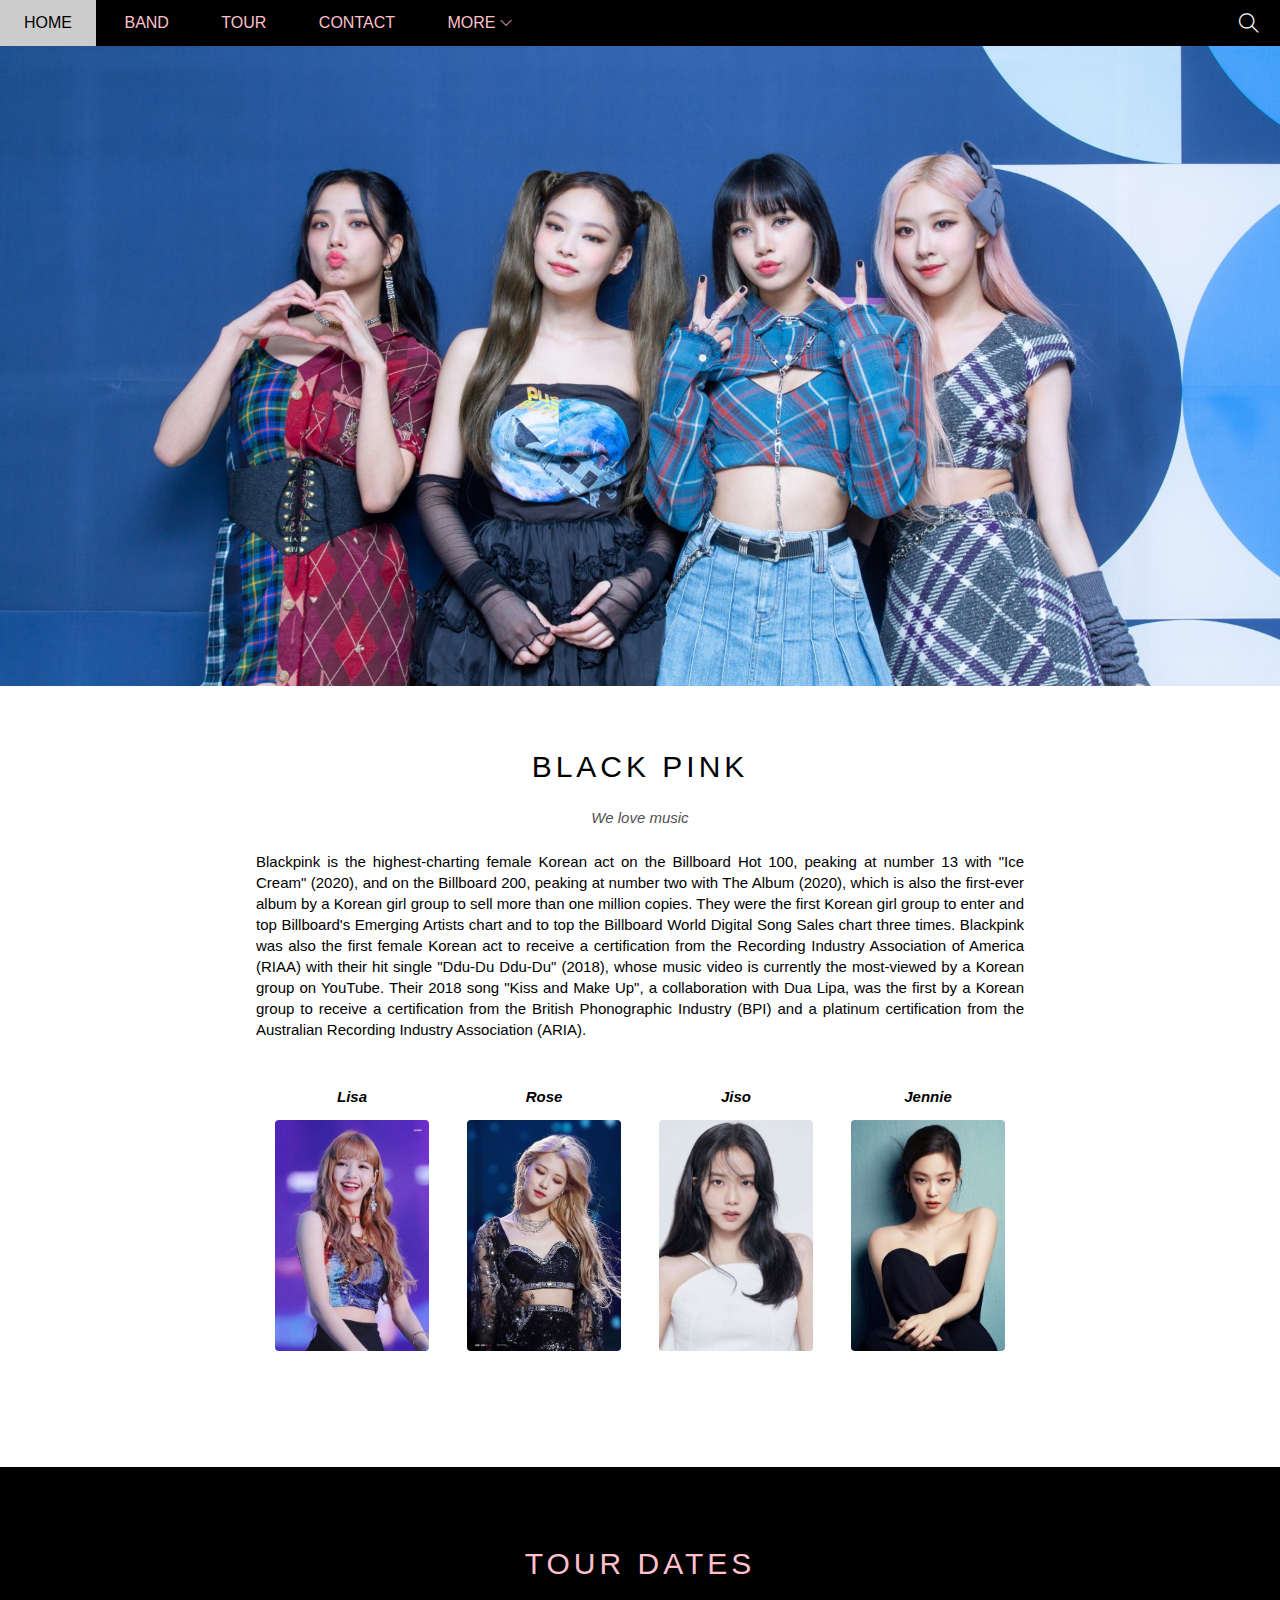
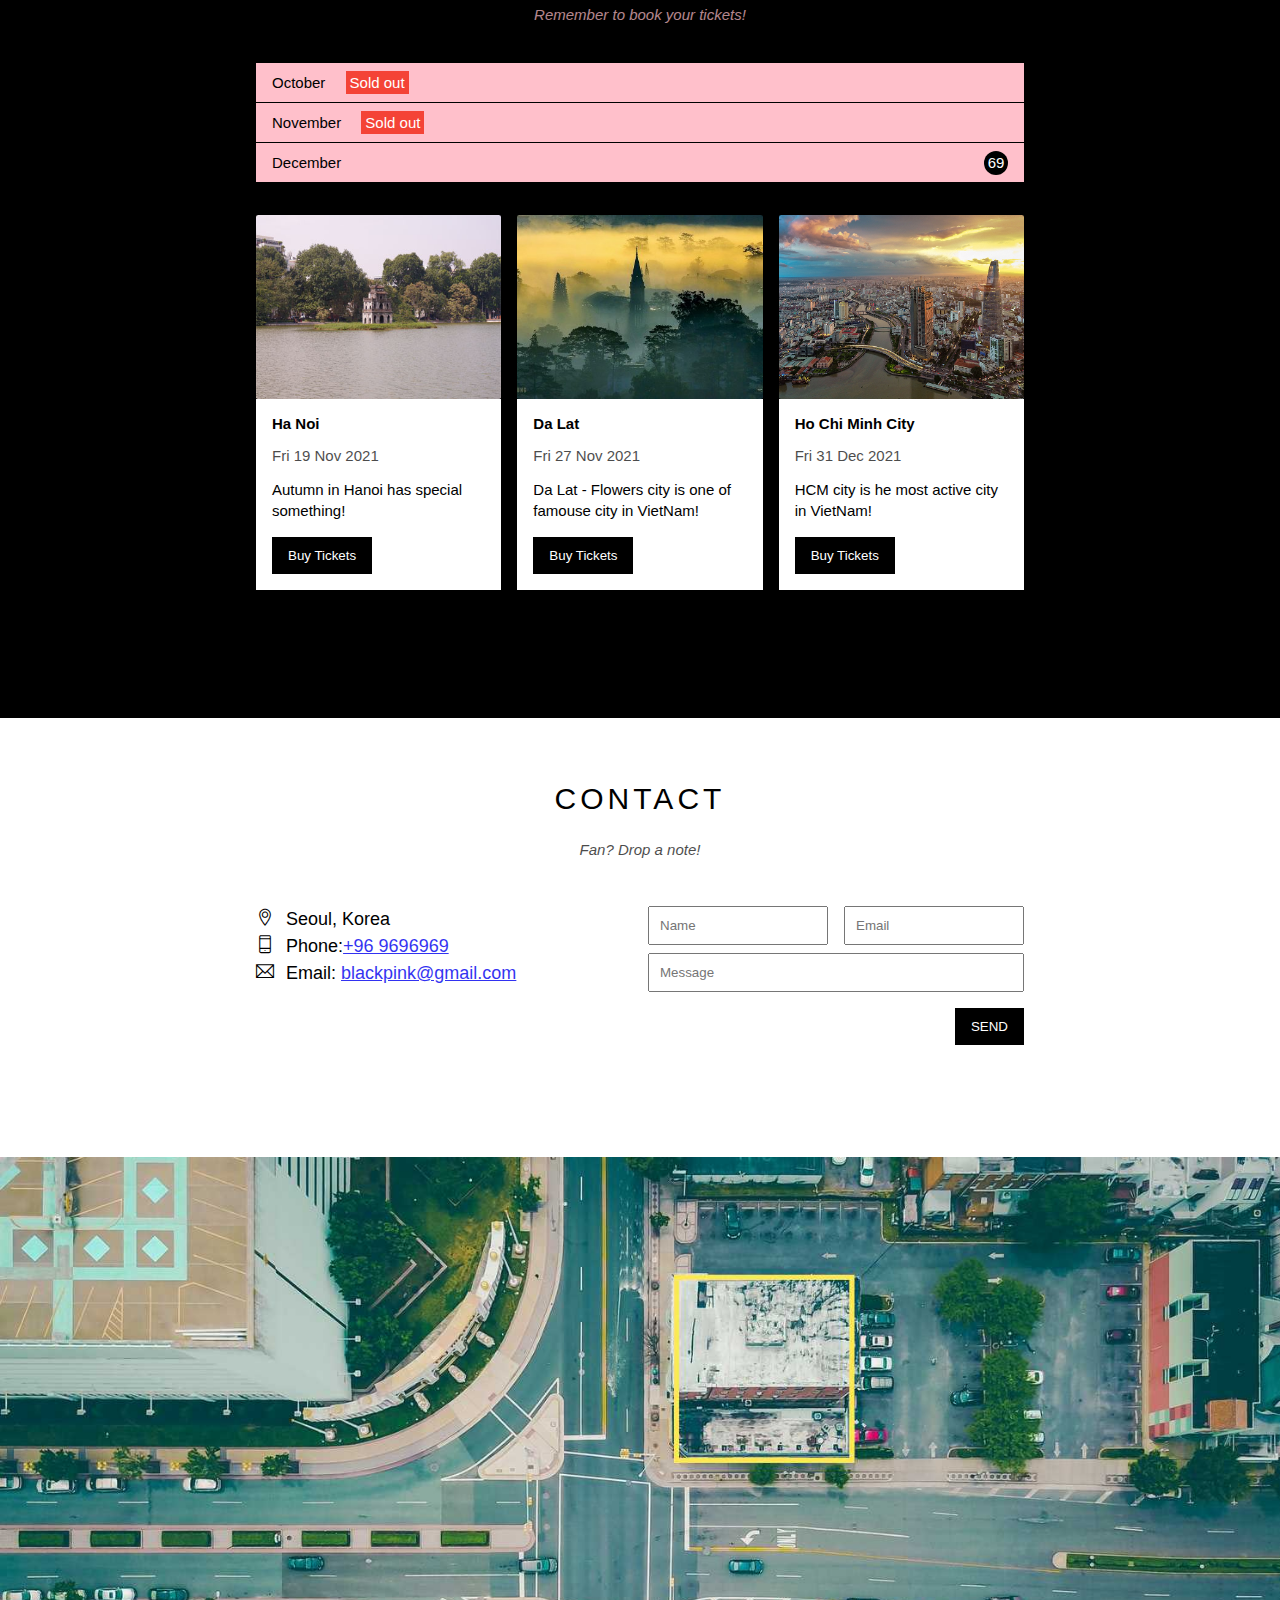
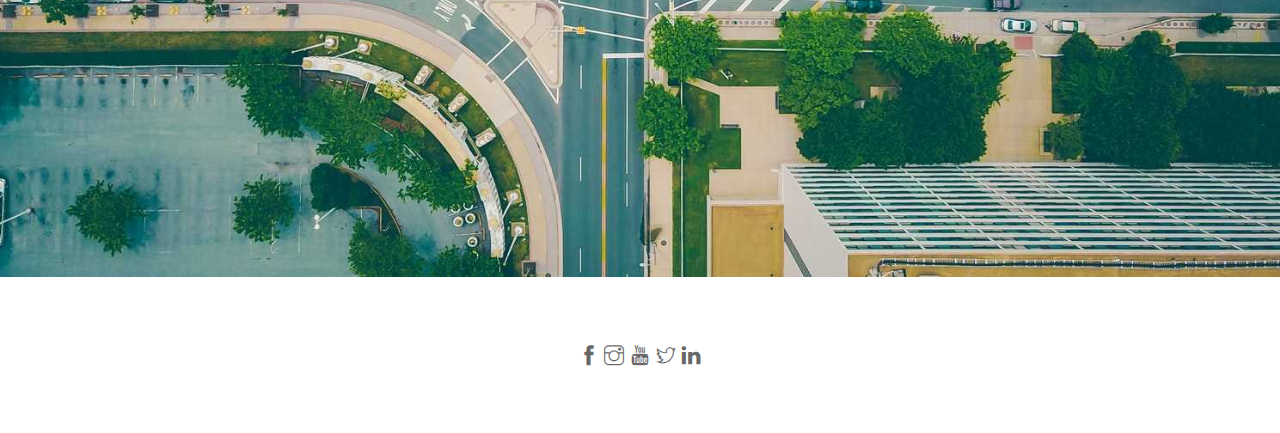
==== index.html @ b0b603f3 "re init project" ====
<!DOCTYPE html>
<html lang="en">
<head>
    <meta charset="UTF-8">
    <meta http-equiv="X-UA-Compatible" content="IE=edge">
    <meta name="viewport" content="width=device-width, initial-scale=1.0">
    <title>Back Pink</title>
    <link rel="stylesheet" href="./assets/css/style.css">
    <link rel="stylesheet" href="./assets/css/responsive.css">
    <link rel="stylesheet" href="./assets/font/themify-icons/themify-icons.css">
</head>
<body>
    <div id="main">
        <div id="header">
            <!-- Begin Nav -->
            <ul id = "nav">
                <li><a href="#">Home</a></li>
                <li><a href="#content">Band</a></li>
                <li><a href="#tour">Tour</a></li>
                <li><a href="#contact">Contact</a></li>
                <li>
                    <a href="#">
                        More
                        <i class="nav-arrow-down ti-angle-down"></i>
                    </a>
                    <ul class="subnav">
                        <li><a href="#">Merchandie</a></li>
                        <li><a href="#">Extras</a></li>
                        <li><a href="#">Media</a></li>
                    </ul>
                </li>
            </ul>
            <!-- End Nav -->

            <!-- Begin search button -->
            <div class="search-btn">
                <i class="search-icon ti-search"></i>
            </div>
            <div id = "mobile-menu" class="mobile-menu-btn">
                <i class="menu-icon ti-menu"></i>
            </div>
        </div>
        
        <!-- Begin slider -->
        <div id="slider">
            <div class="text-content">
                <h2 class="text-heading text-pink">
                    
                </h2>
                <h3 class="text-description text-pink">
                    
                </h3>
            </div>
 
        </div>
        
        <div id="content">
            <!-- About section -->
            <div class="content-section">
                <h2 class="section-heading">BLACK PINK</h2>
                <p class="section-slogan">We love music</p>
                <p class="about-text">
                    Blackpink is the highest-charting female Korean act on the Billboard Hot 100, peaking at number 13 with "Ice Cream"
                    (2020), and on the Billboard 200, peaking at number two with The Album (2020), which is also the first-ever album by a
                    Korean girl group to sell more than one million copies. They were the first Korean girl group to enter and top
                    Billboard's Emerging Artists chart and to top the Billboard World Digital Song Sales chart three times. Blackpink was
                    also the first female Korean act to receive a certification from the Recording Industry Association of America (RIAA)
                    with their hit single "Ddu-Du Ddu-Du" (2018), whose music video is currently the most-viewed by a Korean group on
                    YouTube. Their 2018 song "Kiss and Make Up", a collaboration with Dua Lipa, was the first by a Korean group to
                    receive a certification from the British Phonographic Industry (BPI) and a platinum certification from the Australian
                    Recording Industry Association (ARIA).
                </p>
                <div class="member-list">
                    <div class="member-item">
                        <p class="member-name">Lisa</p>
                        <img src="./assets/img/team/lisa.jpg" alt="Name" class="avatar">
                    </div>
                    <div class="member-item">
                        <p class="member-name">Rose</p>
                        <img src="./assets/img/team/rose.jpg" alt="Name" class="avatar">
                    </div>
                    <div class="member-item">
                        <p class="member-name">Jiso</p>
                        <img src="./assets/img/team/jiso.jpg" alt="Name" class="avatar">
                    </div>
                    <div class="member-item">
                        <p class="member-name">Jennie</p>
                        <img src="./assets/img/team/jennie.jpg" alt="Name" class="avatar">
                    </div>
                    <div class="clear"></div>
                </div>
            </div>
            <!-- Tour section -->
            <div id = "tour" class="tour-section">
                <div class="content-section">
                    <h2 class="section-heading text-pink ">TOUR DATES</h2>
                    <p class="section-slogan text-pink ">Remember to book your tickets!</p>
                    <ul class="tickets-list">
                        <li>October <span class="sold-out">Sold out</span></li>
                        <li>November <span class="sold-out">Sold out</span></li>
                        <li>December <span class="quantity">69</span></li>
                    </ul>

                    <!-- Places -->
                    <div class="row place-list">
                        <div class="col mt-16 s-col-full place-item">
                            <img src="./assets/img/places/HaNoi.jpg" alt="Ha Noi" class="place-img">
                            <div class="place-body">
                                <h3 class="place-heading">Ha Noi</h3>
                                <p class="place-time">Fri 19 Nov 2021</p>
                                <p class="place-des">Autumn in Hanoi has special something!</p>
                                <button class="btn js-buy-ticket s-full-width">Buy Tickets</button>
                            </div>
                        </div>
                        <div class="col mt-16 s-col-full place-item">
                            <img src="./assets/img/places/DaLat.jpg" alt="Ha Noi" class="place-img">
                            <div class="place-body">
                                <h3 class="place-heading">Da Lat</h3>
                                <p class="place-time">Fri 27 Nov 2021</p>
                                <p class="place-des">Da Lat - Flowers city is one of famouse city in VietNam!</p>
                                <button class="btn js-buy-ticket s-full-width">Buy Tickets</button>
                            </div>
                        </div>
                        <div class="col mt-16 s-col-full place-item">
                            <img src="./assets/img/places/HCMcity.png" alt="Ha Noi" class="place-img">
                            <div class="place-body">
                                <h3 class="place-heading">Ho Chi Minh City</h3>
                                <p class="place-time">Fri 31 Dec 2021</p>
                                <p class="place-des">HCM city is he most active city in VietNam!</p>
                                <button class="btn js-buy-ticket s-full-width">Buy Tickets</button>
                            </div>
                        </div>
                        <div class="clear"></div>
                    </div>
                </div>
            </div>

            <!-- Contact place -->
            <div id = "contact" class="content-section">
                <h2 class="section-heading">CONTACT</h2>
                <p class="section-slogan">Fan? Drop a note!</p>
                <div class="row contact-content">
                    <div class="col s-col-full col-half contact-infor">
                        <p><i class="ti-location-pin"></i>Seoul, Korea</p>
                        <p><i class="ti-mobile"></i>Phone:<a href="tel:+96 9696969">+96 9696969</a></p>
                        <p><i class="ti-email"></i>Email: <a href="mailto:blackpink@gmail.com">blackpink@gmail.com</a></p>
                    </div>
                    <div class="col s-col-full col-half contact-form">
                       <form action="">
                           <div class="row">
                               <div class="col s-col-full col-half s-mt-8">
                                   <input required type="text" name ="" placeholder="Name"  class="form-control">
                               </div>
                                <div class="col s-col-full col-half s-mt-8">
                                    <input required type="email" name="" placeholder="Email" class="form-control">
                                </div>
                           </div>
                           <div class="row mt-8">
                               <div class="col col-full">
                                   <input required type="text" name = "" placeholder="Message" class="form-control">
                               </div>
                           </div>
                           <input class ="btn pull-right mt-16 s-full-width" type="submit" value="SEND">
                       </form>
                    </div>
                </div>
            </div>
            
        </div>
        <!-- End: contact section -->
        <div class="map-section">
            <img src="./assets/img/places/map.jpg" alt="">
        </div>
        <div id="footer">
            <div class="social-list">
                <a href=""><i class="ti-facebook"></i></a>
                <a href=""><i class="ti-instagram"></i></a>
                <a href=""><i class="ti-youtube"></i></a>
                <a href=""><i class="ti-twitter"></i></a>
                <a href=""><i class="ti-linkedin"></i></a>
            </div>
        </div>


        <div class="modal">
            <div class="modal-container">
                <div class="modal-close">
                    <i class="ti-close"></i>
                </div>
                <header class = "modal-header">
                    <i class="modal-icon ti-bag"></i>
                    Tickets
                </header>
                <div class="modal-body">
                    <lable for = "ticket-quantity" class="modal-label">
                    <i class="ti-shopping-cart"></i>
                    Tickets, $15 per person
                    </lable>
                    <input id = "ticket-quantity" type="text" class="modal-input" placeholder="How many?">

                    <lable for="ticket-email" class="modal-label">
                        <i class="ti-user"></i>
                        Send to
                    </lable>
                    <input id = "ticket-email" type="email" class="modal-input" placeholder="Enter  email...">
                    <button id="buy-ticket">
                        Pay
                        <i class="ti-check"></i>
                    </button>
                </div>
                <footer class="modal-footer">
                    <p class="modal-help">Need <a href="#">help?</a> </p>
                </footer>

            </div>
        </div>
    </div>
    <script>
        const buy_btns = document.querySelectorAll('.js-buy-ticket')
        const modal = document.querySelector(".modal")
        const modal_close = document.querySelector(".modal-close")
        const modal_container = document.querySelector('.modal-container')
        function show_buy_ticket(){
            modal.classList.add('open')
        }
        function disable_buy_ticket() {
            modal.classList.remove('open')
        }
        for (let buy_btn of buy_btns) {
            buy_btn.addEventListener('click', show_buy_ticket)
        }
        modal_close.addEventListener('click', disable_buy_ticket)
        modal.addEventListener('click', disable_buy_ticket)
        modal_container.addEventListener('click', function(event){
            event.stopPropagation()
        })
    </script>
    <script>
        var header  = document.getElementById('header')
        var mobile_menu = document.getElementById('mobile-menu')
        var header_height =header.clientHeight;
        mobile_menu.onclick =  function(){
            var is_close = header.clientHeight === header_height;
            if (is_close){
                header.style.height = 'auto';
            }
            else {
                header.style.height = '46px';
            }
        }
        var menu_items = document.querySelectorAll('#nav li a[href*="#"]');
        for (var i = 0; i < menu_items.length; i++){
            var menu_item = menu_items[i];
            menu_item.onclick = function(event){
                var is_parent_menu = this.nextElementSibling && this.nextElementSibling.classList.contains('subnav')
                console.log(this)
                if (is_parent_menu){
                    event.preventDefault()
                }  
                else {
                     header.style.height = null;
                }
            }
        }
    </script>
</body>
</html>
---- assets/css/style.css ----
/* Reset CSS */
* {
  padding: 0;
  margin: 0;
  box-sizing: border-box;
}
/* 1.Từ ngoài vào trong
    2. Từ trên xuống dưới
    3. Từ tổng quan đến chi tiết
*/
.clear {
  clear: both;
}
html {
  font-family: Helvetica;
  scroll-behavior: smooth;
}
.text-pink {
  color: pink;
}
.col {
  float: left;
  padding-left: 8px;
  padding-right: 8px;
}

.col-half {
  width: 50%;
}
.col-full {
  width: 100%;
}
.row {
  margin-left: -8px;
  margin-right: -8px;
}
.row::after {
  content: "";
  display: block;
  clear: both;
}
.text-center {
  text-align: center;
}
.mt-8 {
  margin-top: 8px !important;
}
.mt-16 {
  margin-top: 16px !important;
}

.btn {
  color: #fff;
  background-color: black;
  text-decoration: none;
  padding: 11px 16px;
  display: inline-block;
  margin-top: 16px;
  border: none;
  cursor: pointer;
}

.btn:hover {
  color: #000;
  background-color: #ccc;
}

.pull-right {
  float: right;
}

#header {
  height: 46px;
  background-color: black;
  position: fixed;
  top: 0;
  left: 0;
  right: 0;
  z-index: 1;
}
#nav {
  display: inline-block;
}
#nav,
.subnav {
  list-style: none;
}
#nav > li {
  display: inline-block;
}
#nav li {
  position: relative;
}

#nav > li > a {
  color: pink;
  text-transform: uppercase;
}
#nav li a {
  text-decoration: none;
  line-height: 46px;
  padding: 0 24px;
  display: block;
}
#nav li:hover .subnav {
  display: inline;
}
#nav .subnav li:hover a,
#nav > li:hover > a {
  color: black;
  background-color: #ccc;
}
#nav .subnav {
  display: none;
  position: absolute;
  background-color: #fff;
  box-shadow: 0 0 10px rgba(0, 0, 0, 0.3);
  min-width: 160px;
  top: 100%;
  left: 0;
}
#nav .nav-arrow-down {
  font-size: 12px;
}

#nav .subnav a {
  color: black;
  padding: 0 12px;
  line-height: 38px;
}
#header .mobile-menu-btn {
  position: absolute;
  top: 0;
  right: 0;
  display: none;
}
#header .mobile-menu-btn,
#header .search-btn {
  float: right;
  padding: 0 21px;
  cursor: pointer;
}
#header .mobile-menu-btn:hover {
  background-color: #ccc;
}
#header .mobile-menu-btn:hover .menu-icon {
  color: #000;
}
#header .search-btn:hover {
  background-color: red;
}
#header .menu-icon,
#header .search-icon {
  color: #fff;
  font-size: 20px;
  line-height: 46px;
}
#slider {
  margin-top: 46px;
  padding-top: 50%;
  background: url("../img/team/2.jpg") top center / cover no-repeat;
  position: relative;
}
#slider .text-content {
  position: absolute;
  bottom: 20px;
  color: azure;
  width: 100%;
  text-align: center;
}
#slider .text-heading {
  font-weight: 500;
  font-size: 24px;
}
#slider .text-description {
  font-size: 15px;
  margin-top: 12px;
}

#content .content-section {
  width: 800px;
  max-width: 100%;
  margin-left: auto;
  margin-right: auto;
  padding: 64px 0 112px;
  padding-left: 16px;
  padding-right: 16px;
}
#content .section-heading {
  text-align: center;
  font-weight: 500;
  font-size: 30px;
  letter-spacing: 4px;
}
#content .section-slogan {
  text-align: center;
  margin-top: 25px;
  font-size: 15px;
  font-style: italic;
  opacity: 0.7;
}

#content .about-text {
  margin-top: 25px;
  font-size: 15px;
  text-align: justify;
  line-height: 1.4;
}
#content .member-list {
  margin-top: 48px;
}
#content .member-item {
  float: left;
  width: 25%;
  text-align: center;
}
#content .member-name {
  font-size: 15px;
  font-style: italic;
  font-weight: 600;
}
#content .avatar {
  width: 154px;
  margin-top: 15px;
  border-radius: 4px;
}
.tour-section {
  background-color: black;
  margin-left: auto;
  margin-right: auto;
  padding: 16px 0;
}
.tickets-list {
  background-color: pink;
  margin-top: 40px;
  list-style: none;
}
.tickets-list li {
  font-size: 15px;
  padding: 11px 16px;
  border-bottom: 1px solid black;
}
.tickets-list .sold-out {
  background-color: #f44336;
  color: #fff;
  padding: 3px 4px;
  margin-left: 16px;
}
.tickets-list .quantity {
  float: right;
  width: 24px;
  height: 24px;
  border-radius: 50%;
  text-align: center;
  line-height: 24px;
  color: #fff;
  background-color: black;
  margin-top: -3px;
}
.place-list {
  margin-top: 16px;
}
.place-item {
  width: 33.33333%;
}
.place-body {
  background-color: #fff;
  padding: 16px;
  font-size: 15px;
}
.place-img {
  width: 100%;
  border-radius: 1%;
  display: block;
}
.place-img:hover {
  opacity: 0.6;
}
.place-heading {
  font-size: 15px;
}

.place-time {
  margin-top: 15px;
  opacity: 0.7;
}
.place-des {
  margin-top: 15px;
  line-height: 1.4;
}

.modal {
  position: fixed;
  top: 0;
  right: 0;
  left: 0;
  bottom: 0;
  background-color: rgba(0, 0, 0, 0.3);
  display: none;
  align-items: center;
  justify-content: center;
}
.modal.open {
  display: flex;
}
.modal-container {
  position: relative;
  background-color: #fff;
  width: 900px;
  max-width: calc(100% - 32px);
  min-height: 200px;
  animation: modal_fade_in ease 0.5s;
}
.modal-header {
  background-color: #009688;
  height: 130px;
  display: flex;
  align-items: center;
  justify-content: center;
  font-size: 30px;
  color: pink;
}
.modal-icon {
  margin-right: 16px;
}
.modal-close {
  position: absolute;
  right: 0;
  top: 0;
  color: #fff;
  padding: 12px;
  cursor: pointer;
  opacity: 0.8;
}
.modal-close:hover {
  opacity: 1;
  background-color: red;
}
.modal-body {
  padding: 16px;
}
.modal-label {
  display: block;
  font-size: 15px;
  margin-bottom: 12px;
}
.modal-input {
  border: 1px solid #ccc;
  width: 100%;
  font-size: 15px;
  padding: 10px;
  margin-bottom: 24px;
}
#buy-ticket {
  background: #009688;
  border: none;
  color: #fff;
  width: 100%;
  padding: 18px;
  font-size: 15px;
  text-transform: uppercase;
  cursor: pointer;
}

#buy-ticket:hover {
  opacity: 0.9;
}

.modal-footer {
  padding: 16px;
  text-align: right;
}

.modal-footer a {
  color: #2196f3;
}

.contact-content {
  margin-top: 48px;
}

.contact-infor {
  font-size: 18px;
  line-height: 1.5;
}
.contact-infor a {
  opacity: 0.8;
}
.contact-infor a:hover {
  opacity: 1;
}
.contact-infor i {
  width: 30px;
  display: inline-block;
}
.contact-form {
  font-size: 15px;
}
.contact-form .form-control {
  padding: 10px;
  width: 100%;
}

.contact-form .submit-btn {
  background-color: #000;
  color: pink;
  border: 1px solid #000;
  padding: 10px 16px;
  float: right;
}
.map-section img {
  width: 100%;
}
#footer {
  padding: 64px 16px;
}

#footer .social-list {
  text-align: center;
  font-size: 20px;
}
#footer .social-list a {
  color: rgba(0, 0, 0, 0.6);
  text-decoration: none;
}
#footer .social-list a:hover {
  color: rgba(0, 0, 0, 0.4);
}
@keyframes modal_fade_in {
  from {
    opacity: 0;
    transform: translateY(-140px);
  }
  to {
    opacity: 1;
    transform: translateY(0);
  }
}
---- assets/css/responsive.css ----
/* Tablet & Mobile */
@media (max-width: 1023px) {
  .btn {
    padding: 15px, 16px;
  }
  .contact-form .form-control {
    padding: 15px;
    font-size: 16px;
  }
  .social-list {
    font-size: 48px;
  }
  #footer .social-list a {
    margin: 0 8px;
  }
}

/* Tablet */
@media (min-width: 46.25em) and (max-width: 1023px) {
  .contact-infor {
    line-height: 2;
  }
}
/* Mobile */
@media (max-width: 46.1875em) {
  .s-mt-8 {
    margin-top: 8px;
  }
  .s-full-width {
    width: 100%;
  }
  #header {
    overflow: hidden;
  }
  #header .mobile-menu-btn {
    display: block;
  }
  #header .search-btn {
    display: none;
  }
  #nav {
    display: block;
  }
  #nav li a {
    padding: 1px 24px;
  }
  #nav > li {
    display: block;
  }
  #nav > li:first-child {
    display: inline-block;
  }
  #nav .subnav {
    position: initial;
    background-color: #333;
  }
  #nav .subnav a {
    color: #fff;
    padding: 5px 41px;
  }
  #content .member-item {
    margin-top: 30px;
    width: 100%;
  }
  #content .avatar {
    width: 60%;
  }
  .s-col-full {
    width: 100%;
  }
  .contact-form {
    margin-top: 16px;
  }
}
---- assets/font/themify-icons/themify-icons.css ----
@font-face {
	font-family: 'themify';
	src:url('fonts/themify.eot?-fvbane');
	src:url('fonts/themify.eot?#iefix-fvbane') format('embedded-opentype'),
		url('fonts/themify.woff?-fvbane') format('woff'),
		url('fonts/themify.ttf?-fvbane') format('truetype'),
		url('fonts/themify.svg?-fvbane#themify') format('svg');
	font-weight: normal;
	font-style: normal;
}

[class^="ti-"], [class*=" ti-"] {
	font-family: 'themify';
	speak: none;
	font-style: normal;
	font-weight: normal;
	font-variant: normal;
	text-transform: none;
	line-height: 1;

	/* Better Font Rendering =========== */
	-webkit-font-smoothing: antialiased;
	-moz-osx-font-smoothing: grayscale;
}

.ti-wand:before {
	content: "\e600";
}
.ti-volume:before {
	content: "\e601";
}
.ti-user:before {
	content: "\e602";
}
.ti-unlock:before {
	content: "\e603";
}
.ti-unlink:before {
	content: "\e604";
}
.ti-trash:before {
	content: "\e605";
}
.ti-thought:before {
	content: "\e606";
}
.ti-target:before {
	content: "\e607";
}
.ti-tag:before {
	content: "\e608";
}
.ti-tablet:before {
	content: "\e609";
}
.ti-star:before {
	content: "\e60a";
}
.ti-spray:before {
	content: "\e60b";
}
.ti-signal:before {
	content: "\e60c";
}
.ti-shopping-cart:before {
	content: "\e60d";
}
.ti-shopping-cart-full:before {
	content: "\e60e";
}
.ti-settings:before {
	content: "\e60f";
}
.ti-search:before {
	content: "\e610";
}
.ti-zoom-in:before {
	content: "\e611";
}
.ti-zoom-out:before {
	content: "\e612";
}
.ti-cut:before {
	content: "\e613";
}
.ti-ruler:before {
	content: "\e614";
}
.ti-ruler-pencil:before {
	content: "\e615";
}
.ti-ruler-alt:before {
	content: "\e616";
}
.ti-bookmark:before {
	content: "\e617";
}
.ti-bookmark-alt:before {
	content: "\e618";
}
.ti-reload:before {
	content: "\e619";
}
.ti-plus:before {
	content: "\e61a";
}
.ti-pin:before {
	content: "\e61b";
}
.ti-pencil:before {
	content: "\e61c";
}
.ti-pencil-alt:before {
	content: "\e61d";
}
.ti-paint-roller:before {
	content: "\e61e";
}
.ti-paint-bucket:before {
	content: "\e61f";
}
.ti-na:before {
	content: "\e620";
}
.ti-mobile:before {
	content: "\e621";
}
.ti-minus:before {
	content: "\e622";
}
.ti-medall:before {
	content: "\e623";
}
.ti-medall-alt:before {
	content: "\e624";
}
.ti-marker:before {
	content: "\e625";
}
.ti-marker-alt:before {
	content: "\e626";
}
.ti-arrow-up:before {
	content: "\e627";
}
.ti-arrow-right:before {
	content: "\e628";
}
.ti-arrow-left:before {
	content: "\e629";
}
.ti-arrow-down:before {
	content: "\e62a";
}
.ti-lock:before {
	content: "\e62b";
}
.ti-location-arrow:before {
	content: "\e62c";
}
.ti-link:before {
	content: "\e62d";
}
.ti-layout:before {
	content: "\e62e";
}
.ti-layers:before {
	content: "\e62f";
}
.ti-layers-alt:before {
	content: "\e630";
}
.ti-key:before {
	content: "\e631";
}
.ti-import:before {
	content: "\e632";
}
.ti-image:before {
	content: "\e633";
}
.ti-heart:before {
	content: "\e634";
}
.ti-heart-broken:before {
	content: "\e635";
}
.ti-hand-stop:before {
	content: "\e636";
}
.ti-hand-open:before {
	content: "\e637";
}
.ti-hand-drag:before {
	content: "\e638";
}
.ti-folder:before {
	content: "\e639";
}
.ti-flag:before {
	content: "\e63a";
}
.ti-flag-alt:before {
	content: "\e63b";
}
.ti-flag-alt-2:before {
	content: "\e63c";
}
.ti-eye:before {
	content: "\e63d";
}
.ti-export:before {
	content: "\e63e";
}
.ti-exchange-vertical:before {
	content: "\e63f";
}
.ti-desktop:before {
	content: "\e640";
}
.ti-cup:before {
	content: "\e641";
}
.ti-crown:before {
	content: "\e642";
}
.ti-comments:before {
	content: "\e643";
}
.ti-comment:before {
	content: "\e644";
}
.ti-comment-alt:before {
	content: "\e645";
}
.ti-close:before {
	content: "\e646";
}
.ti-clip:before {
	content: "\e647";
}
.ti-angle-up:before {
	content: "\e648";
}
.ti-angle-right:before {
	content: "\e649";
}
.ti-angle-left:before {
	content: "\e64a";
}
.ti-angle-down:before {
	content: "\e64b";
}
.ti-check:before {
	content: "\e64c";
}
.ti-check-box:before {
	content: "\e64d";
}
.ti-camera:before {
	content: "\e64e";
}
.ti-announcement:before {
	content: "\e64f";
}
.ti-brush:before {
	content: "\e650";
}
.ti-briefcase:before {
	content: "\e651";
}
.ti-bolt:before {
	content: "\e652";
}
.ti-bolt-alt:before {
	content: "\e653";
}
.ti-blackboard:before {
	content: "\e654";
}
.ti-bag:before {
	content: "\e655";
}
.ti-move:before {
	content: "\e656";
}
.ti-arrows-vertical:before {
	content: "\e657";
}
.ti-arrows-horizontal:before {
	content: "\e658";
}
.ti-fullscreen:before {
	content: "\e659";
}
.ti-arrow-top-right:before {
	content: "\e65a";
}
.ti-arrow-top-left:before {
	content: "\e65b";
}
.ti-arrow-circle-up:before {
	content: "\e65c";
}
.ti-arrow-circle-right:before {
	content: "\e65d";
}
.ti-arrow-circle-left:before {
	content: "\e65e";
}
.ti-arrow-circle-down:before {
	content: "\e65f";
}
.ti-angle-double-up:before {
	content: "\e660";
}
.ti-angle-double-right:before {
	content: "\e661";
}
.ti-angle-double-left:before {
	content: "\e662";
}
.ti-angle-double-down:before {
	content: "\e663";
}
.ti-zip:before {
	content: "\e664";
}
.ti-world:before {
	content: "\e665";
}
.ti-wheelchair:before {
	content: "\e666";
}
.ti-view-list:before {
	content: "\e667";
}
.ti-view-list-alt:before {
	content: "\e668";
}
.ti-view-grid:before {
	content: "\e669";
}
.ti-uppercase:before {
	content: "\e66a";
}
.ti-upload:before {
	content: "\e66b";
}
.ti-underline:before {
	content: "\e66c";
}
.ti-truck:before {
	content: "\e66d";
}
.ti-timer:before {
	content: "\e66e";
}
.ti-ticket:before {
	content: "\e66f";
}
.ti-thumb-up:before {
	content: "\e670";
}
.ti-thumb-down:before {
	content: "\e671";
}
.ti-text:before {
	content: "\e672";
}
.ti-stats-up:before {
	content: "\e673";
}
.ti-stats-down:before {
	content: "\e674";
}
.ti-split-v:before {
	content: "\e675";
}
.ti-split-h:before {
	content: "\e676";
}
.ti-smallcap:before {
	content: "\e677";
}
.ti-shine:before {
	content: "\e678";
}
.ti-shift-right:before {
	content: "\e679";
}
.ti-shift-left:before {
	content: "\e67a";
}
.ti-shield:before {
	content: "\e67b";
}
.ti-notepad:before {
	content: "\e67c";
}
.ti-server:before {
	content: "\e67d";
}
.ti-quote-right:before {
	content: "\e67e";
}
.ti-quote-left:before {
	content: "\e67f";
}
.ti-pulse:before {
	content: "\e680";
}
.ti-printer:before {
	content: "\e681";
}
.ti-power-off:before {
	content: "\e682";
}
.ti-plug:before {
	content: "\e683";
}
.ti-pie-chart:before {
	content: "\e684";
}
.ti-paragraph:before {
	content: "\e685";
}
.ti-panel:before {
	content: "\e686";
}
.ti-package:before {
	content: "\e687";
}
.ti-music:before {
	content: "\e688";
}
.ti-music-alt:before {
	content: "\e689";
}
.ti-mouse:before {
	content: "\e68a";
}
.ti-mouse-alt:before {
	content: "\e68b";
}
.ti-money:before {
	content: "\e68c";
}
.ti-microphone:before {
	content: "\e68d";
}
.ti-menu:before {
	content: "\e68e";
}
.ti-menu-alt:before {
	content: "\e68f";
}
.ti-map:before {
	content: "\e690";
}
.ti-map-alt:before {
	content: "\e691";
}
.ti-loop:before {
	content: "\e692";
}
.ti-location-pin:before {
	content: "\e693";
}
.ti-list:before {
	content: "\e694";
}
.ti-light-bulb:before {
	content: "\e695";
}
.ti-Italic:before {
	content: "\e696";
}
.ti-info:before {
	content: "\e697";
}
.ti-infinite:before {
	content: "\e698";
}
.ti-id-badge:before {
	content: "\e699";
}
.ti-hummer:before {
	content: "\e69a";
}
.ti-home:before {
	content: "\e69b";
}
.ti-help:before {
	content: "\e69c";
}
.ti-headphone:before {
	content: "\e69d";
}
.ti-harddrives:before {
	content: "\e69e";
}
.ti-harddrive:before {
	content: "\e69f";
}
.ti-gift:before {
	content: "\e6a0";
}
.ti-game:before {
	content: "\e6a1";
}
.ti-filter:before {
	content: "\e6a2";
}
.ti-files:before {
	content: "\e6a3";
}
.ti-file:before {
	content: "\e6a4";
}
.ti-eraser:before {
	content: "\e6a5";
}
.ti-envelope:before {
	content: "\e6a6";
}
.ti-download:before {
	content: "\e6a7";
}
.ti-direction:before {
	content: "\e6a8";
}
.ti-direction-alt:before {
	content: "\e6a9";
}
.ti-dashboard:before {
	content: "\e6aa";
}
.ti-control-stop:before {
	content: "\e6ab";
}
.ti-control-shuffle:before {
	content: "\e6ac";
}
.ti-control-play:before {
	content: "\e6ad";
}
.ti-control-pause:before {
	content: "\e6ae";
}
.ti-control-forward:before {
	content: "\e6af";
}
.ti-control-backward:before {
	content: "\e6b0";
}
.ti-cloud:before {
	content: "\e6b1";
}
.ti-cloud-up:before {
	content: "\e6b2";
}
.ti-cloud-down:before {
	content: "\e6b3";
}
.ti-clipboard:before {
	content: "\e6b4";
}
.ti-car:before {
	content: "\e6b5";
}
.ti-calendar:before {
	content: "\e6b6";
}
.ti-book:before {
	content: "\e6b7";
}
.ti-bell:before {
	content: "\e6b8";
}
.ti-basketball:before {
	content: "\e6b9";
}
.ti-bar-chart:before {
	content: "\e6ba";
}
.ti-bar-chart-alt:before {
	content: "\e6bb";
}
.ti-back-right:before {
	content: "\e6bc";
}
.ti-back-left:before {
	content: "\e6bd";
}
.ti-arrows-corner:before {
	content: "\e6be";
}
.ti-archive:before {
	content: "\e6bf";
}
.ti-anchor:before {
	content: "\e6c0";
}
.ti-align-right:before {
	content: "\e6c1";
}
.ti-align-left:before {
	content: "\e6c2";
}
.ti-align-justify:before {
	content: "\e6c3";
}
.ti-align-center:before {
	content: "\e6c4";
}
.ti-alert:before {
	content: "\e6c5";
}
.ti-alarm-clock:before {
	content: "\e6c6";
}
.ti-agenda:before {
	content: "\e6c7";
}
.ti-write:before {
	content: "\e6c8";
}
.ti-window:before {
	content: "\e6c9";
}
.ti-widgetized:before {
	content: "\e6ca";
}
.ti-widget:before {
	content: "\e6cb";
}
.ti-widget-alt:before {
	content: "\e6cc";
}
.ti-wallet:before {
	content: "\e6cd";
}
.ti-video-clapper:before {
	content: "\e6ce";
}
.ti-video-camera:before {
	content: "\e6cf";
}
.ti-vector:before {
	content: "\e6d0";
}
.ti-themify-logo:before {
	content: "\e6d1";
}
.ti-themify-favicon:before {
	content: "\e6d2";
}
.ti-themify-favicon-alt:before {
	content: "\e6d3";
}
.ti-support:before {
	content: "\e6d4";
}
.ti-stamp:before {
	content: "\e6d5";
}
.ti-split-v-alt:before {
	content: "\e6d6";
}
.ti-slice:before {
	content: "\e6d7";
}
.ti-shortcode:before {
	content: "\e6d8";
}
.ti-shift-right-alt:before {
	content: "\e6d9";
}
.ti-shift-left-alt:before {
	content: "\e6da";
}
.ti-ruler-alt-2:before {
	content: "\e6db";
}
.ti-receipt:before {
	content: "\e6dc";
}
.ti-pin2:before {
	content: "\e6dd";
}
.ti-pin-alt:before {
	content: "\e6de";
}
.ti-pencil-alt2:before {
	content: "\e6df";
}
.ti-palette:before {
	content: "\e6e0";
}
.ti-more:before {
	content: "\e6e1";
}
.ti-more-alt:before {
	content: "\e6e2";
}
.ti-microphone-alt:before {
	content: "\e6e3";
}
.ti-magnet:before {
	content: "\e6e4";
}
.ti-line-double:before {
	content: "\e6e5";
}
.ti-line-dotted:before {
	content: "\e6e6";
}
.ti-line-dashed:before {
	content: "\e6e7";
}
.ti-layout-width-full:before {
	content: "\e6e8";
}
.ti-layout-width-default:before {
	content: "\e6e9";
}
.ti-layout-width-default-alt:before {
	content: "\e6ea";
}
.ti-layout-tab:before {
	content: "\e6eb";
}
.ti-layout-tab-window:before {
	content: "\e6ec";
}
.ti-layout-tab-v:before {
	content: "\e6ed";
}
.ti-layout-tab-min:before {
	content: "\e6ee";
}
.ti-layout-slider:before {
	content: "\e6ef";
}
.ti-layout-slider-alt:before {
	content: "\e6f0";
}
.ti-layout-sidebar-right:before {
	content: "\e6f1";
}
.ti-layout-sidebar-none:before {
	content: "\e6f2";
}
.ti-layout-sidebar-left:before {
	content: "\e6f3";
}
.ti-layout-placeholder:before {
	content: "\e6f4";
}
.ti-layout-menu:before {
	content: "\e6f5";
}
.ti-layout-menu-v:before {
	content: "\e6f6";
}
.ti-layout-menu-separated:before {
	content: "\e6f7";
}
.ti-layout-menu-full:before {
	content: "\e6f8";
}
.ti-layout-media-right-alt:before {
	content: "\e6f9";
}
.ti-layout-media-right:before {
	content: "\e6fa";
}
.ti-layout-media-overlay:before {
	content: "\e6fb";
}
.ti-layout-media-overlay-alt:before {
	content: "\e6fc";
}
.ti-layout-media-overlay-alt-2:before {
	content: "\e6fd";
}
.ti-layout-media-left-alt:before {
	content: "\e6fe";
}
.ti-layout-media-left:before {
	content: "\e6ff";
}
.ti-layout-media-center-alt:before {
	content: "\e700";
}
.ti-layout-media-center:before {
	content: "\e701";
}
.ti-layout-list-thumb:before {
	content: "\e702";
}
.ti-layout-list-thumb-alt:before {
	content: "\e703";
}
.ti-layout-list-post:before {
	content: "\e704";
}
.ti-layout-list-large-image:before {
	content: "\e705";
}
.ti-layout-line-solid:before {
	content: "\e706";
}
.ti-layout-grid4:before {
	content: "\e707";
}
.ti-layout-grid3:before {
	content: "\e708";
}
.ti-layout-grid2:before {
	content: "\e709";
}
.ti-layout-grid2-thumb:before {
	content: "\e70a";
}
.ti-layout-cta-right:before {
	content: "\e70b";
}
.ti-layout-cta-left:before {
	content: "\e70c";
}
.ti-layout-cta-center:before {
	content: "\e70d";
}
.ti-layout-cta-btn-right:before {
	content: "\e70e";
}
.ti-layout-cta-btn-left:before {
	content: "\e70f";
}
.ti-layout-column4:before {
	content: "\e710";
}
.ti-layout-column3:before {
	content: "\e711";
}
.ti-layout-column2:before {
	content: "\e712";
}
.ti-layout-accordion-separated:before {
	content: "\e713";
}
.ti-layout-accordion-merged:before {
	content: "\e714";
}
.ti-layout-accordion-list:before {
	content: "\e715";
}
.ti-ink-pen:before {
	content: "\e716";
}
.ti-info-alt:before {
	content: "\e717";
}
.ti-help-alt:before {
	content: "\e718";
}
.ti-headphone-alt:before {
	content: "\e719";
}
.ti-hand-point-up:before {
	content: "\e71a";
}
.ti-hand-point-right:before {
	content: "\e71b";
}
.ti-hand-point-left:before {
	content: "\e71c";
}
.ti-hand-point-down:before {
	content: "\e71d";
}
.ti-gallery:before {
	content: "\e71e";
}
.ti-face-smile:before {
	content: "\e71f";
}
.ti-face-sad:before {
	content: "\e720";
}
.ti-credit-card:before {
	content: "\e721";
}
.ti-control-skip-forward:before {
	content: "\e722";
}
.ti-control-skip-backward:before {
	content: "\e723";
}
.ti-control-record:before {
	content: "\e724";
}
.ti-control-eject:before {
	content: "\e725";
}
.ti-comments-smiley:before {
	content: "\e726";
}
.ti-brush-alt:before {
	content: "\e727";
}
.ti-youtube:before {
	content: "\e728";
}
.ti-vimeo:before {
	content: "\e729";
}
.ti-twitter:before {
	content: "\e72a";
}
.ti-time:before {
	content: "\e72b";
}
.ti-tumblr:before {
	content: "\e72c";
}
.ti-skype:before {
	content: "\e72d";
}
.ti-share:before {
	content: "\e72e";
}
.ti-share-alt:before {
	content: "\e72f";
}
.ti-rocket:before {
	content: "\e730";
}
.ti-pinterest:before {
	content: "\e731";
}
.ti-new-window:before {
	content: "\e732";
}
.ti-microsoft:before {
	content: "\e733";
}
.ti-list-ol:before {
	content: "\e734";
}
.ti-linkedin:before {
	content: "\e735";
}
.ti-layout-sidebar-2:before {
	content: "\e736";
}
.ti-layout-grid4-alt:before {
	content: "\e737";
}
.ti-layout-grid3-alt:before {
	content: "\e738";
}
.ti-layout-grid2-alt:before {
	content: "\e739";
}
.ti-layout-column4-alt:before {
	content: "\e73a";
}
.ti-layout-column3-alt:before {
	content: "\e73b";
}
.ti-layout-column2-alt:before {
	content: "\e73c";
}
.ti-instagram:before {
	content: "\e73d";
}
.ti-google:before {
	content: "\e73e";
}
.ti-github:before {
	content: "\e73f";
}
.ti-flickr:before {
	content: "\e740";
}
.ti-facebook:before {
	content: "\e741";
}
.ti-dropbox:before {
	content: "\e742";
}
.ti-dribbble:before {
	content: "\e743";
}
.ti-apple:before {
	content: "\e744";
}
.ti-android:before {
	content: "\e745";
}
.ti-save:before {
	content: "\e746";
}
.ti-save-alt:before {
	content: "\e747";
}
.ti-yahoo:before {
	content: "\e748";
}
.ti-wordpress:before {
	content: "\e749";
}
.ti-vimeo-alt:before {
	content: "\e74a";
}
.ti-twitter-alt:before {
	content: "\e74b";
}
.ti-tumblr-alt:before {
	content: "\e74c";
}
.ti-trello:before {
	content: "\e74d";
}
.ti-stack-overflow:before {
	content: "\e74e";
}
.ti-soundcloud:before {
	content: "\e74f";
}
.ti-sharethis:before {
	content: "\e750";
}
.ti-sharethis-alt:before {
	content: "\e751";
}
.ti-reddit:before {
	content: "\e752";
}
.ti-pinterest-alt:before {
	content: "\e753";
}
.ti-microsoft-alt:before {
	content: "\e754";
}
.ti-linux:before {
	content: "\e755";
}
.ti-jsfiddle:before {
	content: "\e756";
}
.ti-joomla:before {
	content: "\e757";
}
.ti-html5:before {
	content: "\e758";
}
.ti-flickr-alt:before {
	content: "\e759";
}
.ti-email:before {
	content: "\e75a";
}
.ti-drupal:before {
	content: "\e75b";
}
.ti-dropbox-alt:before {
	content: "\e75c";
}
.ti-css3:before {
	content: "\e75d";
}
.ti-rss:before {
	content: "\e75e";
}
.ti-rss-alt:before {
	content: "\e75f";
}
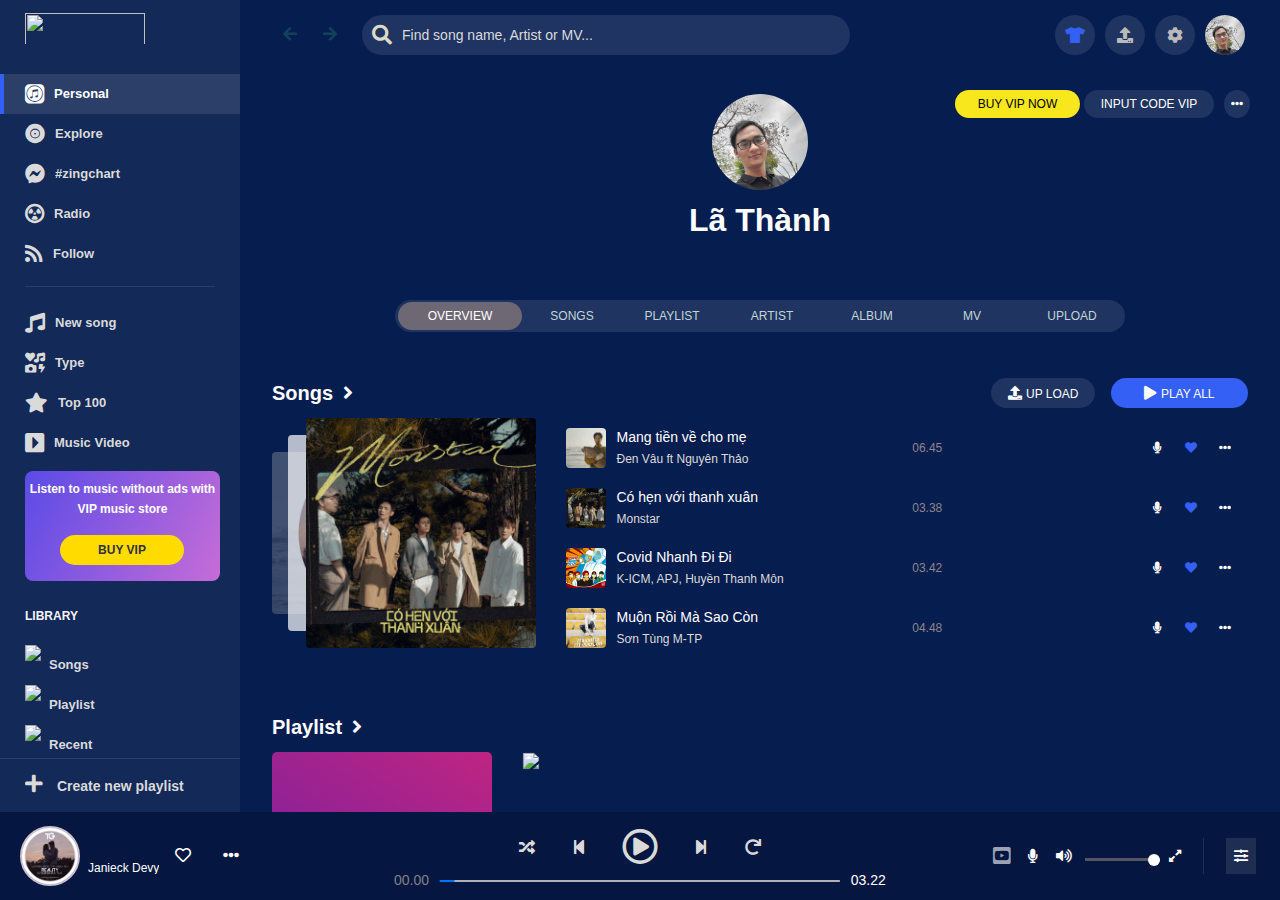
==== commit 232fa748: "add zingmp3" ====
--- a/index.html
+++ b/index.html
@@ -4,264 +4,7252 @@
     <meta charset="UTF-8">
     <meta http-equiv="X-UA-Compatible" content="IE=edge">
     <meta name="viewport" content="width=device-width, initial-scale=1.0">
-    <title>Back Pink</title>
+    <title>Zing MP3 | Listen and download music</title>
     <link rel="stylesheet" href="./assets/css/style.css">
+    <link rel="stylesheet" href="./assets/css/base.css">
+    <link rel="stylesheet" href="./assets/css/grid.css">
     <link rel="stylesheet" href="./assets/css/responsive.css">
-    <link rel="stylesheet" href="./assets/font/themify-icons/themify-icons.css">
+    <link rel="stylesheet" href="./assets/fonts/fontawesome-free-5.15.3-web/fontawesome-free-5.15.3-web/css/all.min.css">
+    <link rel="shortcut icon" href="#">
 </head>
 <body>
-    <div id="main">
-        <div id="header">
-            <!-- Begin Nav -->
-            <ul id = "nav">
-                <li><a href="#">Home</a></li>
-                <li><a href="#content">Band</a></li>
-                <li><a href="#tour">Tour</a></li>
-                <li><a href="#contact">Contact</a></li>
-                <li>
-                    <a href="#">
-                        More
-                        <i class="nav-arrow-down ti-angle-down"></i>
-                    </a>
-                    <ul class="subnav">
-                        <li><a href="#">Merchandie</a></li>
-                        <li><a href="#">Extras</a></li>
-                        <li><a href="#">Media</a></li>
-                    </ul>
-                </li>
-            </ul>
-            <!-- End Nav -->
+    <div class="app">
+        <div class="face-app">
+            <div class="nav hion-on-mobile">
+                <div class="nav_label">
+                    <div class="nav_label--logo">
+                        <img class="nav_label--logo_img" src="https://static-zmp3.zadn.vn/zmp3_rpt/images/logo-mp3.svg" alt="" srcset="">
+                    </div>
+                    <div class="nav_label--sidebar_items">
+                        <div class="nav_label--sidebar_link active">
+                            <li class="nav_label--sidebar_link--tag">
+                                <i class="fab icon-nav_label icon_add_big fa-itunes"></i>
+                                <a class="nav_label--sidebar_item">Personal</a>
+                            </li>
+                        </div>
+                        <div class="nav_label--sidebar_link">
+                             <li class="nav_label--sidebar_link--tag">           
+                                 <i class="fas icon-nav_label fa-record-vinyl"></i>
+                                 <a class="nav_label--sidebar_item">Explore</a>
+                            </li>
+                        </div>
+                        <div class="nav_label--sidebar_link">
+                             <li class="nav_label--sidebar_link--tag">                               
+                                 <i class="fab icon-nav_label fa-facebook-messenger"></i>
+                                 <a class="nav_label--sidebar_item">#zingchart</a>
+                            </li>
+                        </div>
+                        <div class="nav_label--sidebar_link">
+                             <li class="nav_label--sidebar_link--tag">                                
+                                 <i class="fas icon-nav_label fa-radiation-alt"></i>
+                                 <a class="nav_label--sidebar_item">Radio</a>
+                            </li>
+                        </div>
+                        <div class="nav_label--sidebar_link">
+                             <li class="nav_label--sidebar_link--tag">                                
+                                 <i class="fas icon-nav_label fa-rss"></i>
+                                 <a class="nav_label--sidebar_item">Follow</a>
+                            </li>
+                        </div>
 
-            <!-- Begin search button -->
-            <div class="search-btn">
-                <i class="search-icon ti-search"></i>
-            </div>
-            <div id = "mobile-menu" class="mobile-menu-btn">
-                <i class="menu-icon ti-menu"></i>
-            </div>
-        </div>
-        
-        <!-- Begin slider -->
-        <div id="slider">
-            <div class="text-content">
-                <h2 class="text-heading text-pink">
-                    
-                </h2>
-                <h3 class="text-description text-pink">
-                    
-                </h3>
-            </div>
- 
-        </div>
-        
-        <div id="content">
-            <!-- About section -->
-            <div class="content-section">
-                <h2 class="section-heading">BLACK PINK</h2>
-                <p class="section-slogan">We love music</p>
-                <p class="about-text">
-                    Blackpink is the highest-charting female Korean act on the Billboard Hot 100, peaking at number 13 with "Ice Cream"
-                    (2020), and on the Billboard 200, peaking at number two with The Album (2020), which is also the first-ever album by a
-                    Korean girl group to sell more than one million copies. They were the first Korean girl group to enter and top
-                    Billboard's Emerging Artists chart and to top the Billboard World Digital Song Sales chart three times. Blackpink was
-                    also the first female Korean act to receive a certification from the Recording Industry Association of America (RIAA)
-                    with their hit single "Ddu-Du Ddu-Du" (2018), whose music video is currently the most-viewed by a Korean group on
-                    YouTube. Their 2018 song "Kiss and Make Up", a collaboration with Dua Lipa, was the first by a Korean group to
-                    receive a certification from the British Phonographic Industry (BPI) and a platinum certification from the Australian
-                    Recording Industry Association (ARIA).
-                </p>
-                <div class="member-list">
-                    <div class="member-item">
-                        <p class="member-name">Lisa</p>
-                        <img src="./assets/img/team/lisa.jpg" alt="Name" class="avatar">
-                    </div>
-                    <div class="member-item">
-                        <p class="member-name">Rose</p>
-                        <img src="./assets/img/team/rose.jpg" alt="Name" class="avatar">
-                    </div>
-                    <div class="member-item">
-                        <p class="member-name">Jiso</p>
-                        <img src="./assets/img/team/jiso.jpg" alt="Name" class="avatar">
-                    </div>
-                    <div class="member-item">
-                        <p class="member-name">Jennie</p>
-                        <img src="./assets/img/team/jennie.jpg" alt="Name" class="avatar">
-                    </div>
-                    <div class="clear"></div>
-                </div>
-            </div>
-            <!-- Tour section -->
-            <div id = "tour" class="tour-section">
-                <div class="content-section">
-                    <h2 class="section-heading text-pink ">TOUR DATES</h2>
-                    <p class="section-slogan text-pink ">Remember to book your tickets!</p>
-                    <ul class="tickets-list">
-                        <li>October <span class="sold-out">Sold out</span></li>
-                        <li>November <span class="sold-out">Sold out</span></li>
-                        <li>December <span class="quantity">69</span></li>
-                    </ul>
+                        <div class="nav_label--sidebar_boder"></div>
 
-                    <!-- Places -->
-                    <div class="row place-list">
-                        <div class="col mt-16 s-col-full place-item">
-                            <img src="./assets/img/places/HaNoi.jpg" alt="Ha Noi" class="place-img">
-                            <div class="place-body">
-                                <h3 class="place-heading">Ha Noi</h3>
-                                <p class="place-time">Fri 19 Nov 2021</p>
-                                <p class="place-des">Autumn in Hanoi has special something!</p>
-                                <button class="btn js-buy-ticket s-full-width">Buy Tickets</button>
+                        <div class="nav_label--sidebar_croller">
+                            <div class="nav_label--sidebar_link">
+                                <li class="nav_label--sidebar_link--tag"> 
+                                    <i class="fas icon-nav_label fa-music"></i>
+                                    <a class="nav_label--sidebar_item">New song </a>
+                                </li> 
+                            </div>
+                            <div class="nav_label--sidebar_link">
+                                <li class="nav_label--sidebar_link--tag"> 
+                                    <i class="fas icon-nav_label fa-icons"></i>
+                                    <a class="nav_label--sidebar_item">Type</a>
+                                </li> 
+                            </div>
+                            <div class="nav_label--sidebar_link">
+                                <li class="nav_label--sidebar_link--tag"> 
+                                          <i class="fas icon-nav_label fa-star"></i>
+                                          <a class="nav_label--sidebar_item">Top 100</a>
+                                </li> 
+                            </div>
+                            <div class="nav_label--sidebar_link">
+                                <li class="nav_label--sidebar_link--tag"> 
+                                          <i class="fas icon-nav_label icon_add_big fa-caret-square-right"></i>
+                                          <a class="nav_label--sidebar_item">Music Video</a>
+                                </li> 
+                            </div>
+                            <li class="nav_label--sidebar_link--tag"> 
+                                    <div class="nav_label--sidebar_banner">
+                                        <div class="nav_label--sidebar_banner--text">Listen to music without ads with VIP music store</div>
+                                        <div class="nav_label--sidebar_banner--btn">BUY VIP</div>
+                                    </div>
+                            </li>
+                            <div class="nav_label--sidebar_libary">
+                                <div class="nav_label--sidebar_name">
+                                    <div class="nav_label--sidebar_name--text">Library</div>
+                                    <li class="nav_label--sidebar_name--icon_tag">
+                                        <i class="fas fa-pen nav_label--sidebar_name--icon"></i>
+                                    </li>
+                                </div>
+                                <div class="nav_label--sidebar_link--libary">
+                                    <div class="nav_label--sidebar_link">
+                                        <li class="nav_label--sidebar_link--libary_img">
+                                            <img src="https://zjs.zadn.vn/zmp3-desktop/releases/v1.0.13/static/media/my-song.cf0cb0b4.svg">
+                                            <a class="nav_label--sidebar_item">Songs</a>
+                                        </li>
+                                    </div>
+                                    <div class="nav_label--sidebar_link">
+                                        <li class="nav_label--sidebar_link--libary_img">
+                                            <img src="https://zjs.zadn.vn/zmp3-desktop/releases/v1.0.13/static/media/my-playlist.7e92a5f0.svg">
+                                            <a class="nav_label--sidebar_item">Playlist</a>
+                                        </li>
+                                    </div>
+                                    <div class="nav_label--sidebar_link">
+                                        <li class="nav_label--sidebar_link--libary_img">
+                                            <img src="https://zjs.zadn.vn/zmp3-desktop/releases/v1.0.13/static/media/my-history.374cb625.svg">
+                                            <a class="nav_label--sidebar_item">Recent</a>
+                                        </li>
+                                    </div>
+                                </div>                         
                             </div>
                         </div>
-                        <div class="col mt-16 s-col-full place-item">
-                            <img src="./assets/img/places/DaLat.jpg" alt="Ha Noi" class="place-img">
-                            <div class="place-body">
-                                <h3 class="place-heading">Da Lat</h3>
-                                <p class="place-time">Fri 27 Nov 2021</p>
-                                <p class="place-des">Da Lat - Flowers city is one of famouse city in VietNam!</p>
-                                <button class="btn js-buy-ticket s-full-width">Buy Tickets</button>
-                            </div>
-                        </div>
-                        <div class="col mt-16 s-col-full place-item">
-                            <img src="./assets/img/places/HCMcity.png" alt="Ha Noi" class="place-img">
-                            <div class="place-body">
-                                <h3 class="place-heading">Ho Chi Minh City</h3>
-                                <p class="place-time">Fri 31 Dec 2021</p>
-                                <p class="place-des">HCM city is he most active city in VietNam!</p>
-                                <button class="btn js-buy-ticket s-full-width">Buy Tickets</button>
-                            </div>
-                        </div>
-                        <div class="clear"></div>
+
+                    </div>
+                </div>
+                <div class="nav_label--sidebar_creat ">
+                    <div class="nav_label--sidebar_creat--add">
+                        <i class="fas icon-nav_label fa-plus"></i>
+                        <a class="nav_label--sidebar_item">Create new playlist</a>
                     </div>
                 </div>
             </div>
 
-            <!-- Contact place -->
-            <div id = "contact" class="content-section">
-                <h2 class="section-heading">CONTACT</h2>
-                <p class="section-slogan">Fan? Drop a note!</p>
-                <div class="row contact-content">
-                    <div class="col s-col-full col-half contact-infor">
-                        <p><i class="ti-location-pin"></i>Seoul, Korea</p>
-                        <p><i class="ti-mobile"></i>Phone:<a href="tel:+96 9696969">+96 9696969</a></p>
-                        <p><i class="ti-email"></i>Email: <a href="mailto:blackpink@gmail.com">blackpink@gmail.com</a></p>
-                    </div>
-                    <div class="col s-col-full col-half contact-form">
-                       <form action="">
-                           <div class="row">
-                               <div class="col s-col-full col-half s-mt-8">
-                                   <input required type="text" name ="" placeholder="Name"  class="form-control">
-                               </div>
-                                <div class="col s-col-full col-half s-mt-8">
-                                    <input required type="email" name="" placeholder="Email" class="form-control">
-                                </div>
-                           </div>
-                           <div class="row mt-8">
-                               <div class="col col-full">
-                                   <input required type="text" name = "" placeholder="Message" class="form-control">
-                               </div>
-                           </div>
-                           <input class ="btn pull-right mt-16 s-full-width" type="submit" value="SEND">
-                       </form>
+            <div class="container ">
+                <div class="container_header">
+                    <div class="container_header--content">
+                        <span class="container_header--content_btns">
+                            <button class="container_header--content_btn  hion-on-mobile-table">
+                                <i class="fas fa-arrow-left"></i>
+                            </button>
+                            <button class="container_header--content_btn  hion-on-mobile-table">
+                                <i class="fas fa-arrow-right"></i>
+                            </button>
+                            <button class="container_header--content_menu hion-on-pc">
+                                <i class="fas fa-bars"></i>
+                                <i class="fas fa-times"></i>
+                            </button>
+                        </span>
+                        <div class="container_header--content_search">
+                            <i class="hidden_on fas container_header--content_search--icon fa-search"></i>
+                            <input class="content_search_history" type="search" placeholder="Find song name, Artist or MV...">
+                            <div class="container_header--content_search_history--items">
+                                <li class="container_header--content_search--history">
+                                    <i class="fas container_header--content_search--icon fa-search"></i>
+                                    <span class="container_header--content_search--history_name">Sơn Tùng MTP</span>
+                                </li>
+                                <li class="container_header--content_search--history">
+                                    <i class="fas container_header--content_search--icon fa-search"></i>
+                                    <span class="container_header--content_search--history_name">Sai cách yêu</span>
+                                </li>
+                                <li class="container_header--content_search--history">
+                                    <i class="fas container_header--content_search--icon fa-search"></i>
+                                    <span class="container_header--content_search--history_name">Em nào</span>
+                                </li>
+                                <li class="container_header--content_search--history">
+                                    <i class="fas container_header--content_search--icon fa-search"></i>
+                                    <span class="container_header--content_search--history_name">Rồi tới luôn</span>
+                                </li>
+                                <li class="container_header--content_search--history">
+                                    <i class="fas container_header--content_search--icon fa-search"></i>
+                                    <span class="container_header--content_search--history_name">Zing choise</span>
+                                </li>    
+                                <li class="container_header--content_search--history">
+                                    <i class="fas container_header--content_search--icon fa-search"></i>
+                                    <span class="container_header--content_search--history_name">#zingchart</span>
+                                </li>
+                            </div>
+                        </div>
+                        <div class="container_header--content_extend">
+                            <li class="container_header--content_extend--item ">
+                                <i class="fas fa-tshirt"></i>
+                            </li>
+                            <li class="container_header--content_extend--item hion-on-mobile-table">
+                                <i class="fas fa-upload"></i>
+                                <!-- <form action="/action_page.php"> -->
+                                <input type="file" id="myFile" name="filename">
+                                    <!-- <input type="submit"> -->
+                                <!-- </form> -->
+                            </li>
+                            <li class="container_header--content_extend--item">
+                                <i class="fas fa-cog"></i>
+                            </li>
+                            <li class="container_header--content_extend--item header_img hion-on-mobile" style="background-image: url('./assets/img/profile.jpg')">
+                            </li>
+
+                            <div class="container_header--content_extend--modal">
+                                <div class="container_header--content_extend--modal_title">
+                                    <h3 class="container_header--content_extend--modal_title-text">
+                                        Interface
+                                    </h3>
+                                    <li class="container_header--content_extend--modal_title--icon">
+                                        <i class="fas fa-times"></i>
+                                    </li>
+                                </div>
+                                <div class="container_header--content_extend--modal_themse">
+                                    <p class="container_header--content_extend--modal_themse--name">
+                                        Theme
+                                    </p>
+                                    <div class="container_header--content_extend--modal_themse--items">
+                                        <div class="row no-gutters container_header--content_extend--modal_themse--row">
+                                            <div class="col l-2-4 m-6 c-6 m-024-129">
+                                                <div class="container_header--content_extend--modal_themse--item">
+                                                    <li class="container_header--content_extend--modal_themse--item_img zom_img_modal">
+                                                        <img src="https://zmp3-static.zadn.vn/skins/zmp3-v6.1/images/theme/rose.jpg" alt="" srcset="">
+                                                    </li>
+                                                    <div class="container_header--content_extend--modal_themse--btn">
+                                                        <button class='container_header--content_extend--modal_themse_btn change_color'>Apply</button>
+                                                        <button class='container_header--content_extend--modal_themse_btn color_view'>Preview</button>
+                                                    </div>
+                                                </div>
+                                                <p class="container_header--content_extend--modal_themse--item_info">Blue</p>
+                                            </div>  
+                                            <div class="col l-2-4 m-6 c-6 m-024-129">
+                                                <div class="container_header--content_extend--modal_themse--item">
+                                                    <li class="container_header--content_extend--modal_themse--item_img">
+                                                        <img src="https://zmp3-static.zadn.vn/skins/zmp3-v6.1/images/theme/dark.jpg" alt="" srcset="">
+                                                    </li>
+                                                    <div class="container_header--content_extend--modal_themse--btn">
+                                                        <button class='container_header--content_extend--modal_themse_btn change_color'>Apply</button>
+                                                        <button class='container_header--content_extend--modal_themse_btn color_view'>Preview</button>
+                                                    </div>
+                                                </div>
+                                                <p class="container_header--content_extend--modal_themse--item_info">Dark</p>
+                                            </div>
+                                            <div class="col l-2-4 m-6 c-6 m-024-129">
+                                                <div class="container_header--content_extend--modal_themse--item">
+                                                    <li class="container_header--content_extend--modal_themse--item_img ">
+                                                        <img src="https://zmp3-static.zadn.vn/skins/zmp3-v6.1/images/theme/purple.jpg" alt="" srcset="">
+                                                    </li>
+                                                    <div class="container_header--content_extend--modal_themse--btn">
+                                                        <button class='container_header--content_extend--modal_themse_btn change_color'>Apply</button>
+                                                        <button class='container_header--content_extend--modal_themse_btn color_view'>Preview</button>
+                                                    </div>
+                                                </div>
+                                                <p class="container_header--content_extend--modal_themse--item_info">Purple</p>
+                                            </div>
+                                            <div class="col l-2-4 m-6 c-6 m-024-129">
+                                                <div class="container_header--content_extend--modal_themse--item">
+                                                    <li class="container_header--content_extend--modal_themse--item_img">
+                                                        <img src="https://zmp3-static.zadn.vn/skins/zmp3-v6.1/images/theme/green.jpg" alt="" srcset="">
+                                                    </li>
+                                                    <div class="container_header--content_extend--modal_themse--btn">
+                                                        <button class='container_header--content_extend--modal_themse_btn change_color'>Apply</button>
+                                                        <button class='container_header--content_extend--modal_themse_btn color_view'>Preview</button>
+                                                    </div>
+                                                </div>
+                                                <p class="container_header--content_extend--modal_themse--item_info">Xanh Lá</p>
+                                            </div>
+                                            <div class="col l-2-4 m-6 c-6 m-024-129">
+                                                <div class="container_header--content_extend--modal_themse--item">
+                                                    <li class="container_header--content_extend--modal_themse--item_img">
+                                                        <img src="https://zmp3-static.zadn.vn/skins/zmp3-v6.1/images/theme/red.jpg" alt="" srcset="">
+                                                    </li>
+                                                    <div class="container_header--content_extend--modal_themse--btn">
+                                                        <button class='container_header--content_extend--modal_themse_btn change_color'>Apply</button>
+                                                        <button class='container_header--content_extend--modal_themse_btn color_view'>Preview</button>
+                                                    </div>
+                                                </div>
+                                                <p class="container_header--content_extend--modal_themse--item_info">Red</p>
+                                            </div>
+                                            <div class="col l-2-4 m-6 c-6 m-024-129">
+                                                <div class="container_header--content_extend--modal_themse--item">
+                                                    <li class="container_header--content_extend--modal_themse--item_img">
+                                                        <img src="https://zmp3-static.zadn.vn/skins/zmp3-v6.1/images/theme/Theme-Thumb-Christmas-dark.png" alt="" srcset="">
+                                                    </li>
+                                                    <div class="container_header--content_extend--modal_themse--btn">
+                                                        <button class='container_header--content_extend--modal_themse_btn change_color'>Apply</button>
+                                                        <button class='container_header--content_extend--modal_themse_btn color_view'>Preview</button>
+                                                    </div>
+                                                </div>
+                                                <p class="container_header--content_extend--modal_themse--item_info">Christmas</p>
+                                            </div>
+                                        </div>
+                                    </div>
+            
+                                </div>
+                            </div>
+
+                            <div class="container_header--content_extend--setting">
+                                <ul class="container_header--content_extend--setting_menu">
+                                    <li class="container_header--content_extend--setting_menu--item">
+                                        <i class="fas fa-ban"></i>
+                                        <span class="container_header--content_extend--setting_menu--item_link">
+                                            Block list
+                                        </span>
+                                    </li>
+                                    <li class="container_header--content_extend--setting_menu--item">
+                                        <span class="container_header--content_extend--setting_menu--item_text">
+                                            HQ
+                                        </span>
+                                        <span class="container_header--content_extend--setting_menu--item_link">
+                                            Music quality
+                                        </span>
+                                    </li>
+                                    <li class="container_header--content_extend--setting_menu--item">
+                                        <i class="far fa-play-circle"></i>
+                                        <span class="container_header--content_extend--setting_menu--item_link">
+                                            Player
+                                        </span>
+                                    </li>
+                                </ul>
+                                <ul class="container_header--content_extend--setting_foot">
+                                    <li class="container_header--content_extend--setting_foot--item">
+                                        <span class="container_header--content_extend--setting_foot--item_link">
+                                          Introduce
+                                        </span>
+                                    </li>
+                                    <li class="container_header--content_extend--setting_foot--item">
+                                        <span class="container_header--content_extend--setting_foot--item_link">
+                                          Feedback
+                                        </span>
+                                       <i class="fas fa-external-link-alt"></i>
+                                    </li>
+                                    <li class="container_header--content_extend--setting_foot--item">
+                                        <span class="container_header--content_extend--setting_foot--item_link">
+                                           Contact
+                                        </span>
+                                       <i class="fas fa-external-link-alt"></i>
+                                    </li>
+                                    <li class="container_header--content_extend--setting_foot--item">
+                                        <span class="container_header--content_extend--setting_foot--item_link">
+                                            Advertise
+                                        </span>
+                                       <i class="fas fa-external-link-alt"></i>
+                                    </li>
+                                    <li class="container_header--content_extend--setting_foot--item">
+                                        <span class="container_header--content_extend--setting_foot--item_link">
+                                            Terms of use
+                                        </span>
+                                       <i class="fas fa-external-link-alt"></i>
+                                    </li>
+                                </ul>
+                            </div>
+                        </div>
                     </div>
                 </div>
-            </div>
-            
-        </div>
-        <!-- End: contact section -->
-        <div class="map-section">
-            <img src="./assets/img/places/map.jpg" alt="">
-        </div>
-        <div id="footer">
-            <div class="social-list">
-                <a href=""><i class="ti-facebook"></i></a>
-                <a href=""><i class="ti-instagram"></i></a>
-                <a href=""><i class="ti-youtube"></i></a>
-                <a href=""><i class="ti-twitter"></i></a>
-                <a href=""><i class="ti-linkedin"></i></a>
+                
+                <div class="container_profile">
+                    <div class="container_profile_nav">
+                        <div class="container_profile--user">
+                            <div class="container_profile--user_img" style="background-image: url(./assets/img/profile.jpg)">
+                            </div>
+                            <div class="container_profile--user_action ">
+                                <div class="container_profile--user_action--btn">
+                                    <a class="container_profile--user_action--btn_buy">BUY VIP NOW</a>
+                                    <a class="container_profile--user_action--btn_code">INPUT CODE VIP</a>
+                                </div>
+                                <div class="container_profile--user_action--icon hion-on-mobile">
+                                    <i class="fas fa-ellipsis-h"></i>
+                                    <div class="container_profile--user_action-logout">
+                                        <li class="container_profile--user_action-logout_item">
+                                            <i class="fas fa-sign-out-alt"></i>
+                                            <span>Logout</span>
+                                        </li>
+                                    </div>
+                                </div>
+                            </div>
+                        </div>
+                        <div class="container_profile--name">Lã Thành</div>  
+                    </div>
+                    <div class="container_profile--head">
+                        <div class="container_profile--head_list">
+                            <li class="container_profile--head_list--item active">OVERVIEW</li>
+                            <li class="container_profile--head_list--item">SONGS</li>
+                            <li class="container_profile--head_list--item">PLAYLIST</li>
+                            <li class="container_profile--head_list--item hion-on-mobile">ARTIST</li>
+                            <li class="container_profile--head_list--item">ALBUM</li>
+                            <li class="container_profile--head_list--item hion-on-mobile">MV</li>
+                            <li class="container_profile--head_list--item hion-on-mobile">UPLOAD</li>
+                        </div>
+                    </div>
+                    <div class="container_profile--layout">
+                        <div class="container_profile--layout__sum">
+                            <div class="container_profile--layout__sum--head">
+                                <li class="container_profile--layout__sum--head_left">Songs
+                                    <i class="fas fa-angle-right"></i>
+                                </li>
+                                <li class="container_profile--layout__sum--head_right">
+                                    <div class="container_profile--layout__sum--head_right--download hion-on-mobile">
+                                        <i class="fas fa-upload container_profile_icon"></i>
+                                        <span class="container_profile--layout__sum--head_right--download_name">Up load</span>
+                                        <input type="file" id="myFile" name="filename">
+                                    </div>
+                                    <div class="container_profile--layout__sum--head_right--player">
+                                        <i class="fas fa-play container_profile_icon"></i>
+                                        <span class="container_profile--layout__sum--head_right--download_name">Play all</span>
+                                    </div>
+                                </li>
+                            </div>
+
+                            <div class="container_profile--layout__sum--foot">
+                                <div class="container_profile--layout__sum--foot_img hion-on-mobile">
+                                    <li class="container_profile--layout__sum--foot_img-item second hion-on-mobile" style="background-image: url(./assets/img/image1.jpg)">
+
+                                    </li>
+                                    <li class="container_profile--layout__sum--foot_img-item third hion-on-mobile" style="background-image: url(./assets/img/image2.jpg)">
+                                        
+                                    </li>
+                                    <li class="container_profile--layout__sum--foot_img-item first hion-on-mobile" style="background-image: url(./assets/img/image3.jpg)">
+                                        
+                                    </li>
+                                </div>
+                                <div class="container_profile--layout__sum--foot_list">
+                                    <!-- <li class="container_profile--layout__sum--foot_list--item">
+                                        <div class="container_profile--layout__sum--foot_list--item_img" style="background-image: url('./assets/img/images_uer.jfif')">
+                                            <i class="fas fa-play container_profile_icon"></i>
+                                        </div>
+                                        <div class="container_profile--layout__sum--foot_list--item_lable">
+                                            <span class="container_profile--layout__sum--foot_list--item_lable--title">ReMember Me (SlimV 2017 Mix)</span>
+                                            <span class="container_profile--layout__sum--foot_list--item_lable--info">
+                                                <a href="http://">Sơn Tùng MTP, </a>
+                                                <a href="http://">Slim V</a>
+                                                <a href="http://"></a>
+                                            </span>
+                                        </div>
+                                        <div class="container_profile--layout__sum--foot_list--item_time">
+                                            3.27
+                                        </div>
+                                        <div class="container_profile--layout__sum--foot_list--item_more">
+                                            <a class="container_profile--layout__sum--foot_list--item_more-item">
+                                                <i class="fas fa-microphone"></i>
+                                            </a>
+                                            <a class="container_profile--layout__sum--foot_list--item_more-item active">
+                                                <i class="fas fa-heart "></i>
+                                                <i class="far fa-heart"></i>
+                                            </a>
+                                            <a class="container_profile--layout__sum--foot_list--item_more-item">
+                                                <i class="fas fa-ellipsis-h"></i>
+                                            </a>
+                                        </div>
+                                    </li> -->
+                                    <!-- <li class="container_profile--layout__sum--foot_list--item">
+                                        <div class="container_profile--layout__sum--foot_list--item_img" style="background-image: url('./assets/img/images_uer.jfif')">
+                                            <i class="fas fa-play container_profile_icon"></i>
+                                        </div>
+                                        <div class="container_profile--layout__sum--foot_list--item_lable">
+                                            <span class="container_profile--layout__sum--foot_list--item_lable--title">ReMember Me (SlimV 2017 Mix)</span>
+                                            <span class="container_profile--layout__sum--foot_list--item_lable--info">Sơn Tùng MTP, Slim V</span>
+                                        </div>
+                                        <div class="container_profile--layout__sum--foot_list--item_time">
+                                            3.27
+                                        </div>
+                                        <div class="container_profile--layout__sum--foot_list--item_more">
+                                            <a class="container_profile--layout__sum--foot_list--item_more-item">
+                                                <i class="fas fa-microphone"></i>
+                                            </a>
+                                            <a class="container_profile--layout__sum--foot_list--item_more-item active">
+                                                <i class="fas fa-heart "></i>
+                                                <i class="far fa-heart"></i>
+                                            </a>
+                                            <a class="container_profile--layout__sum--foot_list--item_more-item">
+                                                <i class="fas fa-ellipsis-h"></i>
+                                            </a>
+                                        </div>
+                                    </li> -->
+                                    <!-- <li class="container_profile--layout__sum--foot_list--item">
+                                        <div class="container_profile--layout__sum--foot_list--item_img" style="background-image: url('./assets/img/images_uer.jfif')">
+                                            <i class="fas fa-play container_profile_icon"></i>
+                                        </div>
+                                        <div class="container_profile--layout__sum--foot_list--item_lable">
+                                            <span class="container_profile--layout__sum--foot_list--item_lable--title">ReMember Me (SlimV 2017 Mix)</span>
+                                            <span class="container_profile--layout__sum--foot_list--item_lable--info">Sơn Tùng MTP, Slim V</span>
+                                        </div>
+                                        <div class="container_profile--layout__sum--foot_list--item_time">
+                                            3.27
+                                        </div>
+                                        <div class="container_profile--layout__sum--foot_list--item_more">
+                                            <a class="container_profile--layout__sum--foot_list--item_more-item">
+                                                <i class="fas fa-microphone"></i>
+                                            </a>
+                                            <a class="container_profile--layout__sum--foot_list--item_more-item active">
+                                                <i class="fas fa-heart "></i>
+                                                <i class="far fa-heart"></i>
+                                            </a>
+                                            <a class="container_profile--layout__sum--foot_list--item_more-item">
+                                                <i class="fas fa-ellipsis-h"></i>
+                                            </a>
+                                        </div>
+                                    </li> -->
+                                    <!-- <li class="container_profile--layout__sum--foot_list--item">
+                                        <div class="container_profile--layout__sum--foot_list--item_img" style="background-image: url('./assets/img/images_uer.jfif')">
+                                            <i class="fas fa-play container_profile_icon"></i>
+                                        </div>
+                                        <div class="container_profile--layout__sum--foot_list--item_lable">
+                                            <span class="container_profile--layout__sum--foot_list--item_lable--title">ReMember Me (SlimV 2017 Mix)</span>
+                                            <span class="container_profile--layout__sum--foot_list--item_lable--info">Sơn Tùng MTP, Slim V</span>
+                                        </div>
+                                        <div class="container_profile--layout__sum--foot_list--item_time">
+                                            3.27
+                                        </div>
+                                        <div class="container_profile--layout__sum--foot_list--item_more">
+                                            <a class="container_profile--layout__sum--foot_list--item_more-item">
+                                                <i class="fas fa-microphone"></i>
+                                            </a>
+                                            <a class="container_profile--layout__sum--foot_list--item_more-item active">
+                                                <i class="fas fa-heart "></i>
+                                                <i class="far fa-heart"></i>
+                                            </a>
+                                            <a class="container_profile--layout__sum--foot_list--item_more-item">
+                                                <i class="fas fa-ellipsis-h"></i>
+                                            </a>
+                                        </div>
+                                    </li> -->
+                                    <!-- <li class="container_profile--layout__sum--foot_list--item">
+                                        <div class="container_profile--layout__sum--foot_list--item_img" style="background-image: url('./assets/img/images_uer.jfif')">
+                                            <i class="fas fa-play container_profile_icon"></i>
+                                        </div>
+                                        <div class="container_profile--layout__sum--foot_list--item_lable">
+                                            <span class="container_profile--layout__sum--foot_list--item_lable--title">ReMember Me (SlimV 2017 Mix)</span>
+                                            <span class="container_profile--layout__sum--foot_list--item_lable--info">Sơn Tùng MTP, Slim V</span>
+                                        </div>
+                                        <div class="container_profile--layout__sum--foot_list--item_time">
+                                            3.27
+                                        </div>
+                                        <div class="container_profile--layout__sum--foot_list--item_more">
+                                            <a class="container_profile--layout__sum--foot_list--item_more-item">
+                                                <i class="fas fa-microphone"></i>
+                                            </a>
+                                            <a class="container_profile--layout__sum--foot_list--item_more-item active">
+                                                <i class="fas fa-heart "></i>
+                                                <i class="far fa-heart"></i>
+                                            </a>
+                                            <a class="container_profile--layout__sum--foot_list--item_more-item">
+                                                <i class="fas fa-ellipsis-h"></i>
+                                            </a>
+                                        </div>
+                                    </li> -->
+                                    <!-- <li class="container_profile--layout__sum--foot_list--item">
+                                        <div class="container_profile--layout__sum--foot_list--item_img" style="background-image: url('./assets/img/images_uer.jfif')">
+                                            <i class="fas fa-play container_profile_icon"></i>
+                                        </div>
+                                        <div class="container_profile--layout__sum--foot_list--item_lable">
+                                            <span class="container_profile--layout__sum--foot_list--item_lable--title">ReMember Me (SlimV 2017 Mix)</span>
+                                            <span class="container_profile--layout__sum--foot_list--item_lable--info">Sơn Tùng MTP, Slim V</span>
+                                        </div>
+                                        <div class="container_profile--layout__sum--foot_list--item_time">
+                                            3.27
+                                        </div>
+                                        <div class="container_profile--layout__sum--foot_list--item_more">
+                                            <a class="container_profile--layout__sum--foot_list--item_more-item">
+                                                <i class="fas fa-microphone"></i>
+                                            </a>
+                                            <a class="container_profile--layout__sum--foot_list--item_more-item active">
+                                                <i class="fas fa-heart "></i>
+                                                <i class="far fa-heart"></i>
+                                            </a>
+                                            <a class="container_profile--layout__sum--foot_list--item_more-item">
+                                                <i class="fas fa-ellipsis-h"></i>
+                                            </a>
+                                        </div>
+                                    </li> -->
+                                    <!-- <li class="container_profile--layout__sum--foot_list--item">
+                                        <div class="container_profile--layout__sum--foot_list--item_img" style="background-image: url('./assets/img/images_uer.jfif')">
+                                            <i class="fas fa-play container_profile_icon"></i>
+                                        </div>
+                                        <div class="container_profile--layout__sum--foot_list--item_lable">
+                                            <span class="container_profile--layout__sum--foot_list--item_lable--title">ReMember Me (SlimV 2017 Mix)</span>
+                                            <span class="container_profile--layout__sum--foot_list--item_lable--info">Sơn Tùng MTP, Slim V</span>
+                                        </div>
+                                        <div class="container_profile--layout__sum--foot_list--item_time">
+                                            3.27
+                                        </div>
+                                        <div class="container_profile--layout__sum--foot_list--item_more">
+                                            <a class="container_profile--layout__sum--foot_list--item_more-item">
+                                                <i class="fas fa-microphone"></i>
+                                            </a>
+                                            <a class="container_profile--layout__sum--foot_list--item_more-item active">
+                                                <i class="fas fa-heart "></i>
+                                                <i class="far fa-heart"></i>
+                                            </a>
+                                            <a class="container_profile--layout__sum--foot_list--item_more-item">
+                                                <i class="fas fa-ellipsis-h"></i>
+                                            </a>
+                                        </div>
+                                    </li> -->
+                                    <!-- <li class="container_profile--layout__sum--foot_list--item">
+                                        <div class="container_profile--layout__sum--foot_list--item_img" style="background-image: url('./assets/img/images_uer.jfif')">
+                                            <i class="fas fa-play container_profile_icon"></i>
+                                        </div>
+                                        <div class="container_profile--layout__sum--foot_list--item_lable">
+                                            <span class="container_profile--layout__sum--foot_list--item_lable--title">ReMember Me (SlimV 2017 Mix)</span>
+                                            <span class="container_profile--layout__sum--foot_list--item_lable--info">Sơn Tùng MTP, Slim V</span>
+                                        </div>
+                                        <div class="container_profile--layout__sum--foot_list--item_time">
+                                            3.27
+                                        </div>
+                                        <div class="container_profile--layout__sum--foot_list--item_more">
+                                            <a class="container_profile--layout__sum--foot_list--item_more-item">
+                                                <i class="fas fa-microphone"></i>
+                                            </a>
+                                            <a class="container_profile--layout__sum--foot_list--item_more-item active">
+                                                <i class="fas fa-heart "></i>
+                                                <i class="far fa-heart"></i>
+                                            </a>
+                                            <a class="container_profile--layout__sum--foot_list--item_more-item">
+                                                <i class="fas fa-ellipsis-h"></i>
+                                            </a>
+                                        </div>
+                                    </li> -->
+                                    <!-- <li class="container_profile--layout__sum--foot_list--item">
+                                        <div class="container_profile--layout__sum--foot_list--item_img" style="background-image: url('./assets/img/images_uer.jfif')">
+                                            <i class="fas fa-play container_profile_icon"></i>
+                                        </div>
+                                        <div class="container_profile--layout__sum--foot_list--item_lable">
+                                            <span class="container_profile--layout__sum--foot_list--item_lable--title">ReMember Me (SlimV 2017 Mix)</span>
+                                            <span class="container_profile--layout__sum--foot_list--item_lable--info">Sơn Tùng MTP, Slim V</span>
+                                        </div>
+                                        <div class="container_profile--layout__sum--foot_list--item_time">
+                                            3.27
+                                        </div>
+                                        <div class="container_profile--layout__sum--foot_list--item_more">
+                                            <a class="container_profile--layout__sum--foot_list--item_more-item">
+                                                <i class="fas fa-microphone"></i>
+                                            </a>
+                                            <a class="container_profile--layout__sum--foot_list--item_more-item active">
+                                                <i class="fas fa-heart "></i>
+                                                <i class="far fa-heart"></i>
+                                            </a>
+                                            <a class="container_profile--layout__sum--foot_list--item_more-item">
+                                                <i class="fas fa-ellipsis-h"></i>
+                                            </a>
+                                        </div>
+                                    </li> -->
+                                    <!-- <li class="container_profile--layout__sum--foot_list--item">
+                                        <div class="container_profile--layout__sum--foot_list--item_img" style="background-image: url('./assets/img/images_uer.jfif')">
+                                            <i class="fas fa-play container_profile_icon"></i>
+                                        </div>
+                                        <div class="container_profile--layout__sum--foot_list--item_lable">
+                                            <span class="container_profile--layout__sum--foot_list--item_lable--title">ReMember Me (SlimV 2017 Mix)</span>
+                                            <span class="container_profile--layout__sum--foot_list--item_lable--info">Sơn Tùng MTP, Slim V</span>
+                                        </div>
+                                        <div class="container_profile--layout__sum--foot_list--item_time">
+                                            3.27
+                                        </div>
+                                        <div class="container_profile--layout__sum--foot_list--item_more">
+                                            <a class="container_profile--layout__sum--foot_list--item_more-item">
+                                                <i class="fas fa-microphone"></i>
+                                            </a>
+                                            <a class="container_profile--layout__sum--foot_list--item_more-item active">
+                                                <i class="fas fa-heart "></i>
+                                                <i class="far fa-heart"></i>
+                                            </a>
+                                            <a class="container_profile--layout__sum--foot_list--item_more-item">
+                                                <i class="fas fa-ellipsis-h"></i>
+                                            </a>
+                                        </div>
+                                    </li> -->
+                                </div>
+                            </div>
+                        </div>
+
+                        <div class="container_profile--layout__playlist mobile">
+                            <div class="container_profile--layout__playlist--title">
+                                <span class="container_profile--layout__playlist--title_name">Playlist</span>
+                                <i class="container_profile--layout__playlist--title_icon fas fa-angle-right"></i>
+                            </div>
+                            <div class="container_profile--layout__playlist--items mobile">
+                                <div class="row1">
+                                    <div class="container_profile--layout__playlist--item">
+                                        <div class="container_profile--layout__playlist--item_creat">
+                                                <div class="container_profile--layout__playlist--item_creat--icon">
+                                                    <i class="fas icon-nav_label fa-plus"></i>
+                                                </div>
+                                                <span class="container_profile--layout__playlist--item_creat--name">
+                                                    Tạo playlist mới
+                                                </span>
+                                        </div>
+                                    </div>
+                                    <div class="container_profile--layout__playlist--item">
+                                        <div class="container_profile--layout__playlist--item_hear">
+                                            <div class="container_profile--layout__playlist--item_hear--img ">
+                                                <img src="https://photo-resize-zmp3.zadn.vn/w240_r1x1_jpeg/cover/1/2/1/f/121fde6fe3898bc64cf04b716ddbe590.jpg" alt="">
+                                                <div class="container_profile--layout__playlist--item_hear--icon">
+                                                    <li class="controls_player--icon_img">
+                                                        <i class="fas fa-heart active"></i>
+                                                    </li>
+                                                    <li class="controls_player--icon_img">
+                                                        <i class="far fa-play-circle"></i>
+                                                        <!-- <i class="far fa-pause-circle"></i> -->
+                                                    </li>
+                                                    <li class="controls_player--icon_img">
+                                                        <i class="fas fa-ellipsis-h"></i>
+                                                    </li>
+                                                </div>
+                                            </div>
+                                            <div class="container_profile--layout__playlist--item_hear--title">
+                                                <span class="container_profile--layout__playlist--item_hear--title_name">4U - On RePeat</span>
+                                                <span class="container_profile--layout__playlist--item_hear--title_info">Zing MP3</span>
+                                            </div>
+                                        </div>
+                                    </div>
+                                </div>
+                            </div>
+                        </div>
+
+                        
+                        <div class="container_profile--layout__playlist profile--layout__ablum">
+                            <div class="container_profile--layout__playlist--title">
+                                <span class="container_profile--layout__playlist--title_name">Album</span>
+                                <i class="container_profile--layout__playlist--title_icon fas fa-angle-right"></i>
+                            </div>
+                            <div class="container_profile--layout__playlist--items album_respnsive">
+                                <div class="row1">
+                                    <div class="container_profile--layout__playlist--item">
+                                        <div class="container_profile--layout__playlist--item_hear">
+                                            <div class="container_profile--layout__playlist--item_hear--img ">
+                                                <a href="https://zingmp3.vn/album/Tuong-Quan-Single-Nhat-Phong/Z6UU6IEI.html">
+                                                <img style="background-image: url(https://photo-resize-zmp3.zadn.vn/w320_r1x1_webp/cover/b/8/8/a/b88a59c8e5116807f13cd49214dcf2f8.jpg); background-size: cover; ">
+                                                </a>
+                                                <div class="container_profile--layout__playlist--item_hear--icon">
+                                                    <li class="controls_player--icon_img">
+                                                        <i class="fas fa-heart active"></i>
+                                                    </li>
+                                                    <li class="controls_player--icon_img">
+                                                        <i class="far fa-play-circle"></i>
+                                                        <!-- <i class="far fa-pause-circle"></i> -->
+                                                    </li>
+                                                    <li class="controls_player--icon_img">
+                                                        <i class="fas fa-ellipsis-h"></i>
+                                                    </li>
+                                                </div>
+                                            </div>
+                                            <div class="container_profile--layout__playlist--item_hear--title">
+                                                <span class="container_profile--layout__playlist--item_hear--title_name">Tướng quân</span>
+                                            </div>
+                                        </div>
+                                    </div>
+
+                                    <div class="container_profile--layout__playlist--item">
+                                        <div class="container_profile--layout__playlist--item_hear">
+                                            <div class="container_profile--layout__playlist--item_hear--img ">
+                                                <img style="background-image: url(https://photo-resize-zmp3.zadn.vn/w320_r1x1_jpeg/cover/b/d/b/e/bdbea99698cc984b7f287337b29ff8ea.jpg); background-size: cover; ">
+                                                <div class="container_profile--layout__playlist--item_hear--icon">
+                                                    <li class="controls_player--icon_img">
+                                                        <i class="fas fa-heart active"></i>
+                                                    </li>
+                                                    <li class="controls_player--icon_img">
+                                                        <i class="far fa-play-circle"></i>
+                                                        <!-- <i class="far fa-pause-circle"></i> -->
+                                                    </li>
+                                                    <li class="controls_player--icon_img">
+                                                        <i class="fas fa-ellipsis-h"></i>
+                                                    </li>
+                                                </div>
+                                            </div>
+                                            <div class="container_profile--layout__playlist--item_hear--title">
+                                                <span class="container_profile--layout__playlist--item_hear--title_name">Khuê Mộc Lang</span>
+                                            </div>
+                                        </div>
+                                    </div>
+
+                                    <div class="container_profile--layout__playlist--item">
+                                        <div class="container_profile--layout__playlist--item_hear">
+                                            <div class="container_profile--layout__playlist--item_hear--img ">
+                                                <img style="background-image: url(https://photo-resize-zmp3.zadn.vn/w320_r1x1_jpeg/cover/5/5/b/6/55b611a08fb842bf2555388eb52d5263.jpg); background-size: cover; ">
+                                                <div class="container_profile--layout__playlist--item_hear--icon">
+                                                    <li class="controls_player--icon_img">
+                                                        <i class="fas fa-heart active"></i>
+                                                    </li>
+                                                    <li class="controls_player--icon_img">
+                                                        <i class="far fa-play-circle"></i>
+                                                        <!-- <i class="far fa-pause-circle"></i> -->
+                                                    </li>
+                                                    <li class="controls_player--icon_img">
+                                                        <i class="fas fa-ellipsis-h"></i>
+                                                    </li>
+                                                </div>
+                                            </div>
+                                            <div class="container_profile--layout__playlist--item_hear--title">
+                                                <span class="container_profile--layout__playlist--item_hear--title_name">Sài Gòn Ơi</span>
+                                            </div>
+                                        </div>
+                                    </div>
+
+                                    <div class="container_profile--layout__playlist--item">
+                                        <div class="container_profile--layout__playlist--item_hear">
+                                            <div class="container_profile--layout__playlist--item_hear--img ">
+                                                <img style="background-image: url(https://photo-resize-zmp3.zadn.vn/w320_r1x1_jpeg/cover/5/5/5/9/5559cc78d22b00fe86b607b9c035dd1f.jpg); background-size: cover; ">
+                                                <div class="container_profile--layout__playlist--item_hear--icon">
+                                                    <li class="controls_player--icon_img">
+                                                        <i class="fas fa-heart active"></i>
+                                                    </li>
+                                                    <li class="controls_player--icon_img">
+                                                        <i class="far fa-play-circle"></i>
+                                                        <!-- <i class="far fa-pause-circle"></i> -->
+                                                    </li>
+                                                    <li class="controls_player--icon_img">
+                                                        <i class="fas fa-ellipsis-h"></i>
+                                                    </li>
+                                                </div>
+                                            </div>
+                                            <div class="container_profile--layout__playlist--item_hear--title">
+                                                <span class="container_profile--layout__playlist--item_hear--title_name">Xin Mang Cô Đơn Đi</span>
+                                            </div>
+                                        </div>
+                                    </div>
+
+                                    <div class="container_profile--layout__playlist--item">
+                                        <div class="container_profile--layout__playlist--item_hear">
+                                            <div class="container_profile--layout__playlist--item_hear--img ">
+                                                <img style="background-image: url(https://photo-resize-zmp3.zadn.vn/w320_r1x1_jpeg/covers/0/c/0c2b0067691ef5521afcebe2887028dc_1442285664.jpg); background-size: cover; ">
+                                                <div class="container_profile--layout__playlist--item_hear--icon">
+                                                    <li class="controls_player--icon_img">
+                                                        <i class="fas fa-heart active"></i>
+                                                    </li>
+                                                    <li class="controls_player--icon_img">
+                                                        <i class="far fa-play-circle"></i>
+                                                        <!-- <i class="far fa-pause-circle"></i> -->
+                                                    </li>
+                                                    <li class="controls_player--icon_img">
+                                                        <i class="fas fa-ellipsis-h"></i>
+                                                    </li>
+                                                </div>
+                                            </div>
+                                            <div class="container_profile--layout__playlist--item_hear--title">
+                                                <span class="container_profile--layout__playlist--item_hear--title_name">Mưa Nhớ</span>
+                                            </div>
+                                        </div>
+                                    </div>
+
+                                    <div class="container_profile--layout__playlist--item">
+                                        <div class="container_profile--layout__playlist--item_hear">
+                                            <div class="container_profile--layout__playlist--item_hear--img ">
+                                                <img style="background-image: url(https://photo-resize-zmp3.zadn.vn/w320_r1x1_jpeg/cover/7/3/5/9/73597e0fc75c37fb0b076940e49cb5b7.jpg); background-size: cover; ">
+                                                <div class="container_profile--layout__playlist--item_hear--icon">
+                                                    <li class="controls_player--icon_img">
+                                                        <i class="fas fa-heart active"></i>
+                                                    </li>
+                                                    <li class="controls_player--icon_img">
+                                                        <i class="far fa-play-circle"></i>
+                                                        <!-- <i class="far fa-pause-circle"></i> -->
+                                                    </li>
+                                                    <li class="controls_player--icon_img">
+                                                        <i class="fas fa-ellipsis-h"></i>
+                                                    </li>
+                                                </div>
+                                            </div>
+                                            <div class="container_profile--layout__playlist--item_hear--title">
+                                                <span class="container_profile--layout__playlist--item_hear--title_name">Thời Gian Của Em Tình Yêu Của Anh</span>
+                                            </div>
+                                        </div>
+                                    </div>
+
+                                    <div class="container_profile--layout__playlist--item">
+                                        <div class="container_profile--layout__playlist--item_hear">
+                                            <div class="container_profile--layout__playlist--item_hear--img ">
+                                                <img style="background-image: url(https://photo-resize-zmp3.zadn.vn/w320_r1x1_jpeg/cover/4/3/0/4/43043ce90a1b50cf57ac260e166a6baf.jpg); background-size: cover; ">
+                                                <div class="container_profile--layout__playlist--item_hear--icon">
+                                                    <li class="controls_player--icon_img">
+                                                        <i class="fas fa-heart active"></i>
+                                                    </li>
+                                                    <li class="controls_player--icon_img">
+                                                        <i class="far fa-play-circle"></i>
+                                                        <!-- <i class="far fa-pause-circle"></i> -->
+                                                    </li>
+                                                    <li class="controls_player--icon_img">
+                                                        <i class="fas fa-ellipsis-h"></i>
+                                                    </li>
+                                                </div>
+                                            </div>
+                                            <div class="container_profile--layout__playlist--item_hear--title">
+                                                <span class="container_profile--layout__playlist--item_hear--title_name">Cho em thêm một phút</span>
+                                            </div>
+                                        </div>
+                                    </div>
+
+                                    <div class="container_profile--layout__playlist--item">
+                                        <div class="container_profile--layout__playlist--item_hear">
+                                            <div class="container_profile--layout__playlist--item_hear--img ">
+                                                <img style="background-image: url(https://photo-resize-zmp3.zadn.vn/w320_r1x1_jpeg/cover/9/2/e/7/92e7d7bcd357b15ad3c33ad2019ef5f3.jpg); background-size: cover; list-style: none; ">
+                                                <div class="container_profile--layout__playlist--item_hear--icon">
+                                                    <li class="controls_player--icon_img">
+                                                        <i class="fas fa-heart active"></i>
+                                                    </li>
+                                                    <li class="controls_player--icon_img">
+                                                        <i class="far fa-play-circle"></i>
+                                                        <!-- <i class="far fa-pause-circle"></i> -->
+                                                    </li>
+                                                    <li class="controls_player--icon_img">
+                                                        <i class="fas fa-ellipsis-h"></i>
+                                                    </li>
+                                                </div>
+                                            </div>
+                                            <div class="container_profile--layout__playlist--item_hear--title">
+                                                <span class="container_profile--layout__playlist--item_hear--title_name">Dành cả Thanh Xuân Cho Một Người</span>
+                                            </div>
+                                        </div>
+                                    </div>
+                                    
+                                </div>
+                            </div>
+                        </div>
+        
+                        <div class="container_profile--layout_art_one">
+                            <li class="container_profile--layout_art--icon">
+                                <img src="https://zjs.zadn.vn/zmp3-desktop/releases/v1.3.1/static/media/artist-icon.0b64fd14.svg" alt="">
+                                <span class="container_profile--layout_art--text">
+                                    Không có Nghệ Sĩ trong thư viện cá nhân
+                                </span>
+                            </li>
+                        </div>
+                        <div class="container_profile--layout_art_tow">
+                            <li class="container_profile--layout_art--icon">
+                                <img src="https://zjs.zadn.vn/zmp3-desktop/releases/v1.3.1/static/media/video-icon.09654360.svg" alt="">
+                                <span class="container_profile--layout_art--text">
+                                    Không có MV trong thư viện nhạc
+                                </span>
+                            </li>
+                        </div>
+
+                        <div class="container_profile--layout_art_there">
+                            <li class="container_profile--layout_art--icon">
+                                <img src="https://zjs.zadn.vn/zmp3-desktop/releases/v1.3.1/static/media/music-icon.cfa4aa91.svg" alt="">
+                                <span class="container_profile--layout_art--text">
+                                    Không có bài hát tải lên
+                                </span>
+                            </li>
+                        </div>
+                    </div>
+                </div>
+
+                <!-------------------------- container_body--------------------- -->
+
+                <div class="container_body hidden">
+                    <div class="container_body--layout">
+
+                        <div class="row no-gutters  container_body--layout_slide">
+                            <div class="col l-4 ">
+                                <div class="container_body--layout_slide_img">
+                                    <div class="img_silder_zindex">
+                                        <img src="https://photo-zmp3.zadn.vn/banner/5/7/e/c/57ec421802dc9cff0d7719f681d6945b.jpg">
+                                    </div>      
+                                </div>
+                            </div>
+                            <div class="col l-4">
+                                <div class="container_body--layout_slide_img">
+                                    <div class="img_silder_zindex">
+                                        <img src="https://photo-zmp3.zadn.vn/banner/c/1/3/a/c13ac892bf0351b15c581f9ca984f561.jpg">
+                                    </div>
+                                </div>
+                            </div>
+                            <div class="col l-4">
+                                <div class="container_body--layout_slide_img">
+                                    <div class="img_silder_zindex">
+                                        <img src="https://photo-zmp3.zadn.vn/banner/7/c/a/e/7caec8b44e5bc06e992be5398945a9d9.jpg">
+                                    </div>
+                                </div>
+                            </div>
+                            <div class="col l-4">
+                                <div class="container_body--layout_slide_img">
+                                    <div class="img_silder_zindex">
+                                        <img src="https://photo-zmp3.zadn.vn/banner/e/c/5/9/ec5926b7fa18b57a85dffeb9a71214d4.jpg">
+                                    </div>
+                                </div>
+                            </div>
+                            <div class="col l-4">
+                                <div class="container_body--layout_slide_img">
+                                    <div class="img_silder_zindex">
+                                        <img src="https://photo-zmp3.zadn.vn/banner/8/d/8/a/8d8aa468711094eb0c490fd7d478ba3e.jpg">
+                                    </div>
+                                </div>
+                            </div>
+                          
+                        </div>
+
+                  
+                        <!-------------------------- Slider one---------------------- -->
+
+                        <div class="container_body--layout_list">
+                            <div class="container_body--layout_list--title">
+                                <span class="container_body--layout_list--title_name">Favorite Mixtape</span>
+                                <li class="container_body--layout_list--title_icon">
+                                    <i class="fas fa-chevron-left"></i>
+                                    <i class="fas fa-chevron-right active"></i>
+                                </li>
+                            </div>
+                            <div class="row no-gutters container_body--layout_list--items">
+                                <div class="col l-3 m-3 c-3">
+                                    <div class="container_body--layout_list--item">
+                                        <div class="container_body--layout_list--item_img">
+                                            <img src="https://photo-playlist-zmp3.zadn.vn/s3/v3/radio?src=[base64]&cv=1&size=thumb/240_240" alt="">
+                                            <div class="container_profile--layout__playlist--item_hear--icon icon_active_img">
+                                                <li class="controls_player--icon_img">
+                                                    <i class="fas fa-heart active"></i>
+                                                </li>
+                                                <li class="controls_player--icon_img">
+                                                    <i class="far fa-play-circle"></i>
+                                                    <!-- <i class="far fa-pause-circle"></i> -->
+                                                </li>
+                                                <li class="controls_player--icon_img">
+                                                    <i class="fas fa-ellipsis-h"></i>
+                                                </li>
+                                            </div>
+                                        </div>
+                                        <div class="container_body--layout_list--item_info">
+                                            <div class="container_body--layout_list--item_info-name">
+                                                Mixtape APJ
+                                            </div>
+                                            <div class="container_body--layout_list--item_info-text">
+                                                <a href="" class="container_body--layout_list--item_mv--info_author--firsst">K_ICM, </a>
+                                                <a href="" class="container_body--layout_list--item_mv--info_author--firsst">APJ, </a>
+                                                <a href="" class="container_body--layout_list--item_mv--info_author--firsst">Khắc Việt...</a>
+                                            </div>
+                                        </div>
+                                    </div>
+                                </div>
+                                <div class="col l-3 m-3 c-3">
+                                    <div class="container_body--layout_list--item">
+                                        <div class="container_body--layout_list--item_img">
+                                            <img src="https://photo-playlist-zmp3.zadn.vn/s3/v3/radio?src=[base64]&cv=1&size=thumb/240_240" alt="">
+                                            <div class="container_profile--layout__playlist--item_hear--icon icon_active_img">
+                                                <li class="controls_player--icon_img">
+                                                    <i class="fas fa-heart active"></i>
+                                                </li>
+                                                <li class="controls_player--icon_img">
+                                                    <i class="far fa-play-circle"></i>
+                                                    <!-- <i class="far fa-pause-circle"></i> -->
+                                                </li>
+                                                <li class="controls_player--icon_img">
+                                                    <i class="fas fa-ellipsis-h"></i>
+                                                </li>
+                                            </div>
+                                        </div>
+                                          <div class="container_body--layout_list--item_info">
+                                            <div class="container_body--layout_list--item_info-name">
+                                                Mixtape Night Of The Piano 12
+                                            </div>
+                                            <div class="container_body--layout_list--item_info-text">
+                                                <a href="" class="container_body--layout_list--item_mv--info_author--firsst">Jin Shi, </a>
+                                                <a href="" class="container_body--layout_list--item_mv--info_author--firsst">Kevin kern, </a>
+                                                <a href="" class="container_body--layout_list--item_mv--info_author--firsst">Kim Yoon</a>
+                                            </div>
+                                        </div>
+                                    </div>
+                                </div>
+                                <div class="col l-3 m-3 c-3">
+                                    <div class="container_body--layout_list--item">
+                                        <div class="container_body--layout_list--item_img">
+                                            <img src="https://photo-playlist-zmp3.zadn.vn/s1/v3/radio?src=[base64]&cv=1&size=thumb/240_240" alt="">
+                                            <div class="container_profile--layout__playlist--item_hear--icon icon_active_img">
+                                                <li class="controls_player--icon_img">
+                                                    <i class="fas fa-heart active"></i>
+                                                </li>
+                                                <li class="controls_player--icon_img">
+                                                    <i class="far fa-play-circle"></i>
+                                                    <!-- <i class="far fa-pause-circle"></i> -->
+                                                </li>
+                                                <li class="controls_player--icon_img">
+                                                    <i class="fas fa-ellipsis-h"></i>
+                                                </li>
+                                            </div>
+                                        </div>
+                                        <div class="container_body--layout_list--item_info">
+                                            <div class="container_body--layout_list--item_info-name">
+                                                Mixtape K_ICM
+                                            </div>
+                                            <div class="container_body--layout_list--item_info-text">
+                                                <a href="" class="container_body--layout_list--item_mv--info_author--firsst">Jack, </a>
+                                                <a href="" class="container_body--layout_list--item_mv--info_author--firsst">K_ICM, </a>
+                                                <a href="" class="container_body--layout_list--item_mv--info_author--firsst">Minh Vương M4U</a>
+                                            </div>
+                                        </div>
+                                    </div>
+                                </div>
+                                <div class="col l-3 m-3 c-3">
+                                    <div class="container_body--layout_list--item">
+                                        <div class="container_body--layout_list--item_img">
+                                            <img src="https://photo-playlist-zmp3.zadn.vn/s2/v3/radio?src=[base64]&cv=1&size=thumb/240_240" alt="">
+                                            <div class="container_profile--layout__playlist--item_hear--icon icon_active_img">
+                                                <li class="controls_player--icon_img">
+                                                    <i class="fas fa-heart active"></i>
+                                                </li>
+                                                <li class="controls_player--icon_img">
+                                                    <i class="far fa-play-circle"></i>
+                                                    <!-- <i class="far fa-pause-circle"></i> -->
+                                                </li>
+                                                <li class="controls_player--icon_img">
+                                                    <i class="fas fa-ellipsis-h"></i>
+                                                </li>
+                                            </div>
+                                        </div>
+                                          <div class="container_body--layout_list--item_info">
+                                            <div class="container_body--layout_list--item_info-name">
+                                                Mixtape Nal 
+                                            </div>
+                                            <div class="container_body--layout_list--item_info-text">
+                                                <a href="" class="container_body--layout_list--item_mv--info_author--firsst">Lê Ken, </a>
+                                                <a href="" class="container_body--layout_list--item_mv--info_author--firsst"> Synz K, </a>
+                                                    <a href="" class="container_body--layout_list--item_mv--info_author--firsst">Nal..</a>
+                                            </div>
+                                        </div>
+                                    </div>
+                                </div>
+                                <div class="col l-3 m-3 c-3">
+                                    <div class="container_body--layout_list--item">
+                                        <div class="container_body--layout_list--item_img">
+                                            <img src="https://photo-playlist-zmp3.zadn.vn/s3/v3/radio?src=[base64]&cv=1&size=thumb/240_240" alt="">
+                                            <div class="container_profile--layout__playlist--item_hear--icon icon_active_img">
+                                                <li class="controls_player--icon_img">
+                                                    <i class="fas fa-heart active"></i>
+                                                </li>
+                                                <li class="controls_player--icon_img">
+                                                    <i class="far fa-play-circle"></i>
+                                                    <!-- <i class="far fa-pause-circle"></i> -->
+                                                </li>
+                                                <li class="controls_player--icon_img">
+                                                    <i class="fas fa-ellipsis-h"></i>
+                                                </li>
+                                            </div>
+                                        </div>
+                                          <div class="container_body--layout_list--item_info">
+                                            <div class="container_body--layout_list--item_info-name">
+                                                Mixtape Night of the piano
+                                            </div>
+                                            <div class="container_body--layout_list--item_info-text">
+                                                <a href="" class="container_body--layout_list--item_mv--info_author--firsst">NKL collection, </a>
+                                                <a href="" class="container_body--layout_list--item_mv--info_author--firsst">Bandari, </a>
+                                                <a href="" class="container_body--layout_list--item_mv--info_author--firsst">Yanni</a>
+                                            </div>
+                                        </div>
+                                    </div>
+                                </div>
+                                <div class="col l-3 m-3 c-3">
+                                    <div class="container_body--layout_list--item">
+                                        <div class="container_body--layout_list--item_img">
+                                            <img src="https://photo-playlist-zmp3.zadn.vn/v3/radio?src=[base64]&cv=1&size=thumb/240_240" alt="">
+                                            <div class="container_profile--layout__playlist--item_hear--icon icon_active_img">
+                                                <li class="controls_player--icon_img">
+                                                    <i class="fas fa-heart active"></i>
+                                                </li>
+                                                <li class="controls_player--icon_img">
+                                                    <i class="far fa-play-circle"></i>
+                                                    <!-- <i class="far fa-pause-circle"></i> -->
+                                                </li>
+                                                <li class="controls_player--icon_img">
+                                                    <i class="fas fa-ellipsis-h"></i>
+                                                </li>
+                                            </div>
+                                        </div>
+                                          <div class="container_body--layout_list--item_info">
+                                            <div class="container_body--layout_list--item_info-name">
+                                                Mixtape Thuyền Hoa (Remix)
+                                            </div>
+                                            <div class="container_body--layout_list--item_info-text">
+                                                <a href="" class="container_body--layout_list--item_mv--info_author--firsst"> Khưu Huy Vũ, </a>
+                                                <a href="" class="container_body--layout_list--item_mv--info_author--firsst">Saka Trương Tuyền, </a>
+                                                <a href="" class="container_body--layout_list--item_mv--info_author--firsst">Shine Thành Anh ...</a>
+                                            </div>
+                                        </div>
+                                    </div>
+                                </div>
+                                <div class="col l-3 m-3 c-3">
+                                    <div class="container_body--layout_list--item">
+                                        <div class="container_body--layout_list--item_img">
+                                            <img src="https://photo-playlist-zmp3.zadn.vn/s1/v3/radio?src=[base64]&cv=1&size=thumb/240_240">
+                                            <div class="container_profile--layout__playlist--item_hear--icon icon_active_img">
+                                                <li class="controls_player--icon_img">
+                                                    <i class="fas fa-heart active"></i>
+                                                </li>
+                                                <li class="controls_player--icon_img">
+                                                    <i class="far fa-play-circle"></i>
+                                                    <!-- <i class="far fa-pause-circle"></i> -->
+                                                </li>
+                                                <li class="controls_player--icon_img">
+                                                    <i class="fas fa-ellipsis-h"></i>
+                                                </li>
+                                            </div>
+                                        </div>
+                                          <div class="container_body--layout_list--item_info">
+                                            <div class="container_body--layout_list--item_info-name">
+                                                Mixtape Anh Làm Gì Sai
+                                            </div>
+                                            <div class="container_body--layout_list--item_info-text">
+                                                <a href="" class="container_body--layout_list--item_mv--info_author--firsst">Châu khải Phong, </a>
+                                                <a href="" class="container_body--layout_list--item_mv--info_author--firsst">ACV, </a>
+                                                <a href="" class="container_body--layout_list--item_mv--info_author--firsst">Quốc Thiên, </a>
+                                                <a href="" class="container_body--layout_list--item_mv--info_author--firsst">K_ICM...</a>
+                                            </div>
+                                        </div>
+                                    </div>
+                                </div>
+                                <div class="col l-3 m-3 c-3">
+                                    <div class="container_body--layout_list--item">
+                                        <div class="container_body--layout_list--item_img">
+                                            <img src="https://photo-playlist-zmp3.zadn.vn/s2/v3/radio?src=[base64]&cv=1&size=thumb/240_240" alt="" srcset="">
+                                            <div class="container_profile--layout__playlist--item_hear--icon icon_active_img">
+                                                <li class="controls_player--icon_img">
+                                                    <i class="fas fa-heart active"></i>
+                                                </li>
+                                                <li class="controls_player--icon_img">
+                                                    <i class="far fa-play-circle"></i>
+                                                    <!-- <i class="far fa-pause-circle"></i> -->
+                                                </li>
+                                                <li class="controls_player--icon_img">
+                                                    <i class="fas fa-ellipsis-h"></i>
+                                                </li>
+                                            </div>
+                                        </div>
+                                          <div class="container_body--layout_list--item_info">
+                                            <div class="container_body--layout_list--item_info-name">
+                                                Mixtape Túy Hồng Nhan 
+                                            </div>
+                                            <div class="container_body--layout_list--item_info-text">
+                                                <a href="" class="container_body--layout_list--item_mv--info_author--firsst">Kim Tiểu Phương, </a>
+                                                <a href="" class="container_body--layout_list--item_mv--info_author--firsst">Himekami, </a>
+                                                <a href="" class="container_body--layout_list--item_mv--info_author--firsst">Funa</a>
+                                            </div>
+                                        </div>
+                                    </div>
+                                </div>
+                                <div class="col l-3 m-3 c-3">
+                                    <div class="container_body--layout_list--item">
+                                        <div class="container_body--layout_list--item_img">
+                                            <img src="https://photo-resize-zmp3.zadn.vn/w320_r1x1_jpeg/cover/7/9/c/0/79c0fe52e37b8bbe8d7134c028b13551.jpg" alt="">
+                                            <div class="container_profile--layout__playlist--item_hear--icon icon_active_img">
+                                                <li class="controls_player--icon_img">
+                                                    <i class="fas fa-heart active"></i>
+                                                </li>
+                                                <li class="controls_player--icon_img">
+                                                    <i class="far fa-play-circle"></i>
+                                                    <!-- <i class="far fa-pause-circle"></i> -->
+                                                </li>
+                                                <li class="controls_player--icon_img">
+                                                    <i class="fas fa-ellipsis-h"></i>
+                                                </li>
+                                            </div>
+                                        </div>
+                                          <div class="container_body--layout_list--item_info">
+                                            <div class="container_body--layout_list--item_info-name">
+                                                Mixtape Em Nào Có Tội
+                                            </div>
+                                            <div class="container_body--layout_list--item_info-text">
+                                                <a href="" class="container_body--layout_list--item_mv--info_author--firsst">Thương Võ, /a>
+                                                <a href="" class="container_body--layout_list--item_mv--info_author--firsst">ACV</a>
+                                            </div>
+                                        </div>
+                                    </div>
+                                </div>
+                                <div class="col l-3 m-3 c-3">
+                                    <div class="container_body--layout_list--item">
+                                        <div class="container_body--layout_list--item_img">
+                                            <img src="https://photo-resize-zmp3.zadn.vn/w320_r1x1_jpeg/cover/f/1/4/e/f14ec2ef7e3119745fcde8ef3760914f.jpg" alt="">
+                                            <div class="container_profile--layout__playlist--item_hear--icon icon_active_img">
+                                                <li class="controls_player--icon_img">
+                                                    <i class="fas fa-heart active"></i>
+                                                </li>
+                                                <li class="controls_player--icon_img">
+                                                    <i class="far fa-play-circle"></i>
+                                                    <!-- <i class="far fa-pause-circle"></i> -->
+                                                </li>
+                                                <li class="controls_player--icon_img">
+                                                    <i class="fas fa-ellipsis-h"></i>
+                                                </li>
+                                            </div>
+                                        </div>
+                                          <div class="container_body--layout_list--item_info">
+                                            <div class="container_body--layout_list--item_info-name">
+                                                Mixtape Ta Nợ Nhau Một Đời Hạnh Phúc (Single)
+                                            </div>
+                                            <div class="container_body--layout_list--item_info-text">
+                                                <a href="" class="container_body--layout_list--item_mv--info_author--firsst">Đông Đặng</a>
+                                                <!-- <a href="" class="container_body--layout_list--item_mv--info_author--firsst">Dua Lipa</a> -->
+                                            </div>
+                                        </div>
+                                    </div>
+                                </div>
+                                <div class="col l-3 m-3 c-3">
+                                    <div class="container_body--layout_list--item">
+                                        <div class="container_body--layout_list--item_img">
+                                            <img src="https://photo-resize-zmp3.zadn.vn/w320_r1x1_jpeg/cover/8/9/d/6/89d611f9e2d0298bf6e6458ecf451741.jpg" alt="">
+                                            <div class="container_profile--layout__playlist--item_hear--icon icon_active_img">
+                                                <li class="controls_player--icon_img">
+                                                    <i class="fas fa-heart active"></i>
+                                                </li>
+                                                <li class="controls_player--icon_img">
+                                                    <i class="far fa-play-circle"></i>
+                                                    <!-- <i class="far fa-pause-circle"></i> -->
+                                                </li>
+                                                <li class="controls_player--icon_img">
+                                                    <i class="fas fa-ellipsis-h"></i>
+                                                </li>
+                                            </div>
+                                        </div>
+                                          <div class="container_body--layout_list--item_info">
+                                            <div class="container_body--layout_list--item_info-name">
+                                                Mixtape Sau Ngày Mưa (Single)
+                                            </div>
+                                            <div class="container_body--layout_list--item_info-text">
+                                                <a href="" class="container_body--layout_list--item_mv--info_author--firsst">Quang Đăng Trần</a>
+                                                <!-- <a href="" class="container_body--layout_list--item_mv--info_author--firsst">Dua Lipa</a> -->
+                                            </div>
+                                        </div>
+                                    </div>
+                                </div>
+                                <div class="col l-3 m-3 c-3">
+                                    <div class="container_body--layout_list--item">
+                                        <div class="container_body--layout_list--item_img">
+                                            <img src="https://photo-resize-zmp3.zadn.vn/w320_r1x1_jpeg/cover/5/9/b/1/59b17eb9f0478af892640d7b5792fe71.jpg" alt="">
+                                            <div class="container_profile--layout__playlist--item_hear--icon icon_active_img">
+                                                <li class="controls_player--icon_img">
+                                                    <i class="fas fa-heart active"></i>
+                                                </li>
+                                                <li class="controls_player--icon_img">
+                                                    <i class="far fa-play-circle"></i>
+                                                    <!-- <i class="far fa-pause-circle"></i> -->
+                                                </li>
+                                                <li class="controls_player--icon_img">
+                                                    <i class="fas fa-ellipsis-h"></i>
+                                                </li>
+                                            </div>
+                                        </div>
+                                          <div class="container_body--layout_list--item_info">
+                                            <div class="container_body--layout_list--item_info-name">
+                                                Mixtape Ở Nhà Vẫn Vui
+                                            </div>
+                                            <div class="container_body--layout_list--item_info-text">
+                                                <a href="" class="container_body--layout_list--item_mv--info_author--firsst">Hưng Cacao, </a>
+                                                <a href="" class="container_body--layout_list--item_mv--info_author--firsst">K.U.S</a>
+                                            </div>
+                                        </div>
+                                    </div>
+                                </div>
+                            </div>
+                        </div>
+
+                        <!-------------------------- Slider tow---------------------- -->
+
+                        <div class="container_body--layout_list">
+                            <div class="container_body--layout_list--title">
+                                <span class="container_body--layout_list--title_name">Today's Suggestions</span>
+                                <li class="container_body--layout_list--title_icon">
+                                    <i class="fas fa-chevron-left"></i>
+                                    <i class="fas fa-chevron-right active"></i>
+                                </li>
+                            </div>
+                            <div class="row no-gutters container_body--layout_list--items">
+                                <div class="col l-3 m-3 c-3">
+                                    <div class="container_body--layout_list--item">
+                                        <div class="container_body--layout_list--item_img">
+                                            <img src="https://photo-resize-zmp3.zadn.vn/w320_r1x1_webp/cover/3/f/4/3/3f439e1f0a1ad3de42187428f3ab94ad.jpg" alt="">
+                                            <div class="container_profile--layout__playlist--item_hear--icon icon_active_img">
+                                                <li class="controls_player--icon_img">
+                                                    <i class="fas fa-heart active"></i>
+                                                </li>
+                                                <li class="controls_player--icon_img">
+                                                    <i class="far fa-play-circle"></i>
+                                                    <!-- <i class="far fa-pause-circle"></i> -->
+                                                </li>
+                                                <li class="controls_player--icon_img">
+                                                    <i class="fas fa-ellipsis-h"></i>
+                                                </li>
+                                            </div>
+                                        </div>
+                                        <div class="container_body--layout_list--item_info">
+                                            <span class="container_body--layout_list--item_info-name">
+                                                Đón xuân nhẹ nhàng
+                                            </span>
+                                            <span class="container_body--layout_list--item_info-text">
+                                            </span>
+                                        </div>
+                                    </div>
+                                </div>
+                                <div class="col l-3 m-3 c-3">
+                                    <div class="container_body--layout_list--item">
+                                        <div class="container_body--layout_list--item_img">
+                                            <img src="https://photo-resize-zmp3.zadn.vn/w320_r1x1_jpeg/cover/d/5/e/3/d5e33241ae48d7aa27ebfb78d52da2b9.jpg" alt="">
+                                            <div class="container_profile--layout__playlist--item_hear--icon icon_active_img">
+                                                <li class="controls_player--icon_img">
+                                                    <i class="fas fa-heart active"></i>
+                                                </li>
+                                                <li class="controls_player--icon_img">
+                                                    <i class="far fa-play-circle"></i>
+                                                    <!-- <i class="far fa-pause-circle"></i> -->
+                                                </li>
+                                                <li class="controls_player--icon_img">
+                                                    <i class="fas fa-ellipsis-h"></i>
+                                                </li>
+                                            </div>
+                                        </div>
+                                        <div class="container_body--layout_list--item_info">
+                                            <span class="container_body--layout_list--item_info-name">
+                                                Đỉnh Cao ZING MP3
+                                            </span>
+                                            <span class="container_body--layout_list--item_info-text">
+                                            </span>
+                                        </div>
+                                    </div>
+                                </div>
+                                <div class="col l-3 m-3 c-3">
+                                    <div class="container_body--layout_list--item">
+                                        <div class="container_body--layout_list--item_img">
+                                            <img src="https://photo-resize-zmp3.zadn.vn/w320_r1x1_jpeg/cover/8/8/a/1/88a128c0862363b40d395dff2a62921e.jpg" alt="">
+                                            <div class="container_profile--layout__playlist--item_hear--icon icon_active_img">
+                                                <li class="controls_player--icon_img">
+                                                    <i class="fas fa-heart active"></i>
+                                                </li>
+                                                <li class="controls_player--icon_img">
+                                                    <i class="far fa-play-circle"></i>
+                                                    <!-- <i class="far fa-pause-circle"></i> -->
+                                                </li>
+                                                <li class="controls_player--icon_img">
+                                                    <i class="fas fa-ellipsis-h"></i>
+                                                </li>
+                                            </div>
+                                        </div>
+                                        <div class="container_body--layout_list--item_info">
+                                            <span class="container_body--layout_list--item_info-name">
+                                                Nhạc Việt Được Nghe Nhiều 2021
+                                            </span>
+                                            <span class="container_body--layout_list--item_info-text">
+                                            </span>
+                                        </div>
+                                    </div>
+                                </div>
+                                <div class="col l-3 m-3 c-3">
+                                    <div class="container_body--layout_list--item">
+                                        <div class="container_body--layout_list--item_img">
+                                            <img src="https://photo-resize-zmp3.zadn.vn/w320_r1x1_jpeg/cover/e/9/7/8/e9789f3aafc3a52f077c12cb3453d1d7.jpg" alt="">
+                                            <div class="container_profile--layout__playlist--item_hear--icon icon_active_img">
+                                                <li class="controls_player--icon_img">
+                                                    <i class="fas fa-heart active"></i>
+                                                </li>
+                                                <li class="controls_player--icon_img">
+                                                    <i class="far fa-play-circle"></i>
+                                                    <!-- <i class="far fa-pause-circle"></i> -->
+                                                </li>
+                                                <li class="controls_player--icon_img">
+                                                    <i class="fas fa-ellipsis-h"></i>
+                                                </li>
+                                            </div>
+                                        </div>
+                                        <div class="container_body--layout_list--item_info">
+                                            <span class="container_body--layout_list--item_info-name">
+                                                Ruột Truyền Thống, Vỏ Hiện Đại!
+                                            </span>
+                                            <span class="container_body--layout_list--item_info-text">
+                                            </span>
+                                        </div>
+                                    </div>
+                                </div>
+                                <div class="col l-3 m-3 c-3">
+                                    <div class="container_body--layout_list--item">
+                                        <div class="container_body--layout_list--item_img">
+                                            <img src="https://photo-resize-zmp3.zadn.vn/w320_r1x1_jpeg/cover/9/7/a/0/97a0a85e766f60169152182e76a06fcc.jpg" alt="">
+                                            <div class="container_profile--layout__playlist--item_hear--icon icon_active_img">
+                                                <li class="controls_player--icon_img">
+                                                    <i class="fas fa-heart active"></i>
+                                                </li>
+                                                <li class="controls_player--icon_img">
+                                                    <i class="far fa-play-circle"></i>
+                                                    <!-- <i class="far fa-pause-circle"></i> -->
+                                                </li>
+                                                <li class="controls_player--icon_img">
+                                                    <i class="fas fa-ellipsis-h"></i>
+                                                </li>
+                                            </div>
+                                        </div>
+                                        <div class="container_body--layout_list--item_info">
+                                            <span class="container_body--layout_list--item_info-name">
+                                                Những Bài Hát Hay Nhất Của Jack
+                                            </span>
+                                            <span class="container_body--layout_list--item_info-text">
+                                            </span>
+                                        </div>
+                                    </div>
+                                </div>
+                                <div class="col l-3 m-3 c-3">
+                                    <div class="container_body--layout_list--item">
+                                        <div class="container_body--layout_list--item_img">
+                                            <img src="https://photo-resize-zmp3.zadn.vn/w320_r1x1_jpeg/cover/0/9/8/c/098c58b260c774108f58b5d7d3478631.jpg" alt="">
+                                            <div class="container_profile--layout__playlist--item_hear--icon icon_active_img">
+                                                <li class="controls_player--icon_img">
+                                                    <i class="fas fa-heart active"></i>
+                                                </li>
+                                                <li class="controls_player--icon_img">
+                                                    <i class="far fa-play-circle"></i>
+                                                    <!-- <i class="far fa-pause-circle"></i> -->
+                                                </li>
+                                                <li class="controls_player--icon_img">
+                                                    <i class="fas fa-ellipsis-h"></i>
+                                                </li>
+                                            </div>
+                                        </div>
+                                        <div class="container_body--layout_list--item_info">
+                                            <span class="container_body--layout_list--item_info-name">
+                                                Pop Việt Ngày Nay
+                                            </span>
+                                            <span class="container_body--layout_list--item_info-text">
+                                            </span>
+                                        </div>
+                                    </div>
+                                </div>
+                                <div class="col l-3 m-3 c-3">
+                                    <div class="container_body--layout_list--item">
+                                        <div class="container_body--layout_list--item_img">
+                                            <img src="https://photo-resize-zmp3.zadn.vn/w320_r1x1_jpeg/cover/7/9/e/8/79e8ee6cf0e8a2585ab510d4dd9a33e0.jpg">
+                                            <div class="container_profile--layout__playlist--item_hear--icon icon_active_img">
+                                                <li class="controls_player--icon_img">
+                                                    <i class="fas fa-heart active"></i>
+                                                </li>
+                                                <li class="controls_player--icon_img">
+                                                    <i class="far fa-play-circle"></i>
+                                                    <!-- <i class="far fa-pause-circle"></i> -->
+                                                </li>
+                                                <li class="controls_player--icon_img">
+                                                    <i class="fas fa-ellipsis-h"></i>
+                                                </li>
+                                            </div>
+                                        </div>
+                                        <div class="container_body--layout_list--item_info">
+                                            <span class="container_body--layout_list--item_info-name">
+                                                Nhạc Việt Được Nghe Nhiều Nhất
+                                            </span>
+                                            <span class="container_body--layout_list--item_info-text">
+                                            </span>
+                                        </div>
+                                    </div>
+                                </div>
+                                <div class="col l-3 m-3 c-3">
+                                    <div class="container_body--layout_list--item">
+                                        <div class="container_body--layout_list--item_img">
+                                            <img src="https://photo-resize-zmp3.zadn.vn/w320_r1x1_jpeg/cover/2/7/0/6/2706df91bf6c35a1eae8a61d3fc04c9b.jpg" alt="" srcset="">
+                                            <div class="container_profile--layout__playlist--item_hear--icon icon_active_img">
+                                                <li class="controls_player--icon_img">
+                                                    <i class="fas fa-heart active"></i>
+                                                </li>
+                                                <li class="controls_player--icon_img">
+                                                    <i class="far fa-play-circle"></i>
+                                                    <!-- <i class="far fa-pause-circle"></i> -->
+                                                </li>
+                                                <li class="controls_player--icon_img">
+                                                    <i class="fas fa-ellipsis-h"></i>
+                                                </li>
+                                            </div>
+                                        </div>
+                                        <div class="container_body--layout_list--item_info">
+                                            <span class="container_body--layout_list--item_info-name">
+                                                #Hashtag V-POP!
+                                            </span>
+                                            <span class="container_body--layout_list--item_info-text">
+                                            </span>
+                                        </div>
+                                    </div>
+                                </div>
+                                <div class="col l-3 m-3 c-3">
+                                    <div class="container_body--layout_list--item">
+                                        <div class="container_body--layout_list--item_img">
+                                            <img src="https://photo-resize-zmp3.zadn.vn/w320_r1x1_jpeg/cover/3/5/e/0/35e02ecd7418d1e6860792ff2815e9e9.jpg" alt="">
+                                            <div class="container_profile--layout__playlist--item_hear--icon icon_active_img">
+                                                <li class="controls_player--icon_img">
+                                                    <i class="fas fa-heart active"></i>
+                                                </li>
+                                                <li class="controls_player--icon_img">
+                                                    <i class="far fa-play-circle"></i>
+                                                    <!-- <i class="far fa-pause-circle"></i> -->
+                                                </li>
+                                                <li class="controls_player--icon_img">
+                                                    <i class="fas fa-ellipsis-h"></i>
+                                                </li>
+                                            </div>
+                                        </div>
+                                        <div class="container_body--layout_list--item_info">
+                                            <span class="container_body--layout_list--item_info-name">
+                                                Nhạc Việt Hôm Nay Nghe Gì?
+                                            </span>
+                                            <span class="container_body--layout_list--item_info-text">
+                                            </span>
+                                        </div>
+                                    </div>
+                                </div>
+                                <div class="col l-3 m-3 c-3">
+                                    <div class="container_body--layout_list--item">
+                                        <div class="container_body--layout_list--item_img">
+                                            <img src="https://photo-resize-zmp3.zadn.vn/w320_r1x1_jpeg/cover/d/5/9/4/d594c2a46c0e75ba038d5da14ff91bb1.jpg" alt="">
+                                            <div class="container_profile--layout__playlist--item_hear--icon icon_active_img">
+                                                <li class="controls_player--icon_img">
+                                                    <i class="fas fa-heart active"></i>
+                                                </li>
+                                                <li class="controls_player--icon_img">
+                                                    <i class="far fa-play-circle"></i>
+                                                    <!-- <i class="far fa-pause-circle"></i> -->
+                                                </li>
+                                                <li class="controls_player--icon_img">
+                                                    <i class="fas fa-ellipsis-h"></i>
+                                                </li>
+                                            </div>
+                                        </div>
+                                        <div class="container_body--layout_list--item_info">
+                                            <span class="container_body--layout_list--item_info-name">
+                                                HIT-MAKER: K-ICM
+                                            </span>
+                                            <span class="container_body--layout_list--item_info-text">
+                                            </span>
+                                        </div>
+                                    </div>
+                                </div>
+                                <div class="col l-3 m-3 c-3">
+                                    <div class="container_body--layout_list--item">
+                                        <div class="container_body--layout_list--item_img">
+                                            <img src="https://photo-resize-zmp3.zadn.vn/w320_r1x1_jpeg/cover/c/0/6/f/c06f4a09a602da5e080de99e148f5781.jpg" alt="">
+                                            <div class="container_profile--layout__playlist--item_hear--icon icon_active_img">
+                                                <li class="controls_player--icon_img">
+                                                    <i class="fas fa-heart active"></i>
+                                                </li>
+                                                <li class="controls_player--icon_img">
+                                                    <i class="far fa-play-circle"></i>
+                                                    <!-- <i class="far fa-pause-circle"></i> -->
+                                                </li>
+                                                <li class="controls_player--icon_img">
+                                                    <i class="fas fa-ellipsis-h"></i>
+                                                </li>
+                                            </div>
+                                        </div>
+                                        <div class="container_body--layout_list--item_info">
+                                            <span class="container_body--layout_list--item_info-name">
+                                                TOP 100 Pop Âu Mỹ Hay Nhất
+                                            </span>
+                                            <span class="container_body--layout_list--item_info-text">
+                                            </span>
+                                        </div>
+                                    </div>
+                                </div>
+                                <div class="col l-3 m-3 c-3">
+                                    <div class="container_body--layout_list--item">
+                                        <div class="container_body--layout_list--item_img">
+                                            <img src="https://photo-resize-zmp3.zadn.vn/w320_r1x1_jpeg/cover/9/5/4/7/95473f42319ac6c5e4934ea446534a86.jpg" alt="">
+                                            <div class="container_profile--layout__playlist--item_hear--icon icon_active_img">
+                                                <li class="controls_player--icon_img">
+                                                    <i class="fas fa-heart active"></i>
+                                                </li>
+                                                <li class="controls_player--icon_img">
+                                                    <i class="far fa-play-circle"></i>
+                                                    <!-- <i class="far fa-pause-circle"></i> -->
+                                                </li>
+                                                <li class="controls_player--icon_img">
+                                                    <i class="fas fa-ellipsis-h"></i>
+                                                </li>
+                                            </div>
+                                        </div>
+                                        <div class="container_body--layout_list--item_info">
+                                            <span class="container_body--layout_list--item_info-name">
+                                                TOP 100 Pop Âu Mỹ Hay Nhất
+                                            </span>
+                                            <span class="container_body--layout_list--item_info-text">
+                                            </span>
+                                        </div>
+                                    </div>
+                                </div>
+                            </div>
+                        </div>
+
+                        <!-------------------------- Slider three---------------------- -->
+
+                        <div class="container_body--layout_list">
+                            <div class="container_body--layout_list--title">
+                                <span class="container_body--layout_list--title_name">Listen Recently</span>
+                                <li class="container_body--layout_list--title_icon">
+                                    <i class="fas fa-chevron-left"></i>
+                                    <i class="fas fa-chevron-right active"></i>
+                                </li>
+                            </div>
+                            <div class="row no-gutters container_body--layout_list--items">
+                                <div class="col l-3 m-3 c-3">
+                                    <div class="container_body--layout_list--item">
+                                        <div class="container_body--layout_list--item_img">
+                                            <img src="https://photo-resize-zmp3.zadn.vn/w320_r1x1_jpeg/cover/a/a/9/9/aa99f3d8c3f21bf460a43165c1d6a43f.jpg" alt="">
+                                            <div class="container_profile--layout__playlist--item_hear--icon icon_active_img">
+                                                <li class="controls_player--icon_img">
+                                                    <i class="fas fa-heart active"></i>
+                                                </li>
+                                                <li class="controls_player--icon_img">
+                                                    <i class="far fa-play-circle"></i>
+                                                    <!-- <i class="far fa-pause-circle"></i> -->
+                                                </li>
+                                                <li class="controls_player--icon_img">
+                                                    <i class="fas fa-ellipsis-h"></i>
+                                                </li>
+                                            </div>
+                                        </div>
+                                        <div class="container_body--layout_list--item_info">
+                                            <span class="container_body--layout_list--item_info-name">
+                                                Top 100 Nhạc Rock Việt Nam Hay Nhất
+                                            </span>
+                                            <span class="container_body--layout_list--item_info-text">
+                                            </span>
+                                        </div>
+                                    </div>
+                                </div>
+                                <div class="col l-3 m-3 c-3">
+                                    <div class="container_body--layout_list--item">
+                                        <div class="container_body--layout_list--item_img">
+                                            <img src="https://photo-resize-zmp3.zadn.vn/w320_r1x1_jpeg/cover/9/3/c/9/93c9b2ce0792713221fe14fe2f1f7b29.jpg" alt="">
+                                            <div class="container_profile--layout__playlist--item_hear--icon icon_active_img">
+                                                <li class="controls_player--icon_img">
+                                                    <i class="fas fa-heart active"></i>
+                                                </li>
+                                                <li class="controls_player--icon_img">
+                                                    <i class="far fa-play-circle"></i>
+                                                    <!-- <i class="far fa-pause-circle"></i> -->
+                                                </li>
+                                                <li class="controls_player--icon_img">
+                                                    <i class="fas fa-ellipsis-h"></i>
+                                                </li>
+                                            </div>
+                                        </div>
+                                        <div class="container_body--layout_list--item_info">
+                                            <span class="container_body--layout_list--item_info-name">
+                                                #zingchart New Release
+                                            </span>
+                                            <span class="container_body--layout_list--item_info-text">
+                                            </span>
+                                        </div>
+                                    </div>
+                                </div>
+                                <div class="col l-3 m-3 c-3">
+                                    <div class="container_body--layout_list--item">
+                                        <div class="container_body--layout_list--item_img">
+                                            <img src="https://photo-resize-zmp3.zadn.vn/w320_r1x1_jpeg/cover/9/8/1/f/981f320c1db0ffa6a01ce99d2071b676.jpg" alt="">
+                                            <div class="container_profile--layout__playlist--item_hear--icon icon_active_img">
+                                                <li class="controls_player--icon_img">
+                                                    <i class="fas fa-heart active"></i>
+                                                </li>
+                                                <li class="controls_player--icon_img">
+                                                    <i class="far fa-play-circle"></i>
+                                                    <!-- <i class="far fa-pause-circle"></i> -->
+                                                </li>
+                                                <li class="controls_player--icon_img">
+                                                    <i class="fas fa-ellipsis-h"></i>
+                                                </li>
+                                            </div>
+                                        </div>
+                                        <div class="container_body--layout_list--item_info">
+                                            <span class="container_body--layout_list--item_info-name">
+                                                Today's Top Hits
+                                            </span>
+                                            <span class="container_body--layout_list--item_info-text">
+                                            </span>
+                                        </div>
+                                    </div>
+                                </div>
+                                <div class="col l-3 m-3 c-3">
+                                    <div class="container_body--layout_list--item">
+                                        <div class="container_body--layout_list--item_img">
+                                            <img src="https://photo-resize-zmp3.zadn.vn/w320_r1x1_jpeg/cover/5/9/2/9/592902f21d6f41673e31e368b079add7.jpg" alt="">
+                                            <div class="container_profile--layout__playlist--item_hear--icon icon_active_img">
+                                                <li class="controls_player--icon_img">
+                                                    <i class="fas fa-heart active"></i>
+                                                </li>
+                                                <li class="controls_player--icon_img">
+                                                    <i class="far fa-play-circle"></i>
+                                                    <!-- <i class="far fa-pause-circle"></i> -->
+                                                </li>
+                                                <li class="controls_player--icon_img">
+                                                    <i class="fas fa-ellipsis-h"></i>
+                                                </li>
+                                            </div>
+                                        </div>
+                                        <div class="container_body--layout_list--item_info">
+                                            <span class="container_body--layout_list--item_info-name">
+                                                Today's EDM Hits
+                                            </span>
+                                            <span class="container_body--layout_list--item_info-text">
+                                            </span>
+                                        </div>
+                                    </div>
+                                </div>
+                                <div class="col l-3 m-3 c-3">
+                                    <div class="container_body--layout_list--item">
+                                        <div class="container_body--layout_list--item_img">
+                                            <img src="https://photo-resize-zmp3.zadn.vn/w320_r1x1_jpeg/cover/5/c/d/6/5cd6290c899d80f3ea7fc3c1e265bf6b.jpg" alt="">
+                                            <div class="container_profile--layout__playlist--item_hear--icon icon_active_img">
+                                                <li class="controls_player--icon_img">
+                                                    <i class="fas fa-heart active"></i>
+                                                </li>
+                                                <li class="controls_player--icon_img">
+                                                    <i class="far fa-play-circle"></i>
+                                                    <!-- <i class="far fa-pause-circle"></i> -->
+                                                </li>
+                                                <li class="controls_player--icon_img">
+                                                    <i class="fas fa-ellipsis-h"></i>
+                                                </li>
+                                            </div>
+                                        </div>
+                                        <div class="container_body--layout_list--item_info">
+                                            <span class="container_body--layout_list--item_info-name">
+                                                Những Bài Hát Hay Nhất Của Alan Walker
+                                            </span>
+                                            <span class="container_body--layout_list--item_info-text">
+                                            </span>
+                                        </div>
+                                    </div>
+                                </div>
+                                <div class="col l-3 m-3 c-3">
+                                    <div class="container_body--layout_list--item">
+                                        <div class="container_body--layout_list--item_img">
+                                            <img src="https://photo-resize-zmp3.zadn.vn/w320_r1x1_jpeg/charts_cover/bxh-song-viet-nam-tuan.0.1.jpg" alt="">
+                                            <div class="container_profile--layout__playlist--item_hear--icon icon_active_img">
+                                                <li class="controls_player--icon_img">
+                                                    <i class="fas fa-heart active"></i>
+                                                </li>
+                                                <li class="controls_player--icon_img">
+                                                    <i class="far fa-play-circle"></i>
+                                                    <!-- <i class="far fa-pause-circle"></i> -->
+                                                </li>
+                                                <li class="controls_player--icon_img">
+                                                    <i class="fas fa-ellipsis-h"></i>
+                                                </li>
+                                            </div>
+                                        </div>
+                                        <div class="container_body--layout_list--item_info">
+                                            <span class="container_body--layout_list--item_info-name">
+                                                #zingchart Tuần 31, 2021
+                                            </span>
+                                            <span class="container_body--layout_list--item_info-text">
+                                            </span>
+                                        </div>
+                                    </div>
+                                </div>
+                                <div class="col l-3 m-3 c-3">
+                                    <div class="container_body--layout_list--item">
+                                        <div class="container_body--layout_list--item_img">
+                                            <img src="https://photo-resize-zmp3.zadn.vn/w320_r1x1_jpeg/cover/9/7/c/9/97c960ac271e94fa47c87a12aa7d3be5.jpg">
+                                            <div class="container_profile--layout__playlist--item_hear--icon icon_active_img">
+                                                <li class="controls_player--icon_img">
+                                                    <i class="fas fa-heart active"></i>
+                                                </li>
+                                                <li class="controls_player--icon_img">
+                                                    <i class="far fa-play-circle"></i>
+                                                    <!-- <i class="far fa-pause-circle"></i> -->
+                                                </li>
+                                                <li class="controls_player--icon_img">
+                                                    <i class="fas fa-ellipsis-h"></i>
+                                                </li>
+                                            </div>
+                                        </div>
+                                        <div class="container_body--layout_list--item_info">
+                                            <span class="container_body--layout_list--item_info-name">
+                                                #ZINGCHART
+                                            </span>
+                                            <span class="container_body--layout_list--item_info-text">
+                                            </span>
+                                        </div>
+                                    </div>
+                                </div>
+                                <div class="col l-3 m-3 c-3">
+                                    <div class="container_body--layout_list--item">
+                                        <div class="container_body--layout_list--item_img">
+                                            <img src="https://photo-resize-zmp3.zadn.vn/w320_r1x1_jpeg/cover/c/5/f/c/c5fc615c43215c6b72676f42767855ee.jpg" alt="" srcset="">
+                                            <div class="container_profile--layout__playlist--item_hear--icon icon_active_img">
+                                                <li class="controls_player--icon_img">
+                                                    <i class="fas fa-heart active"></i>
+                                                </li>
+                                                <li class="controls_player--icon_img">
+                                                    <i class="far fa-play-circle"></i>
+                                                    <!-- <i class="far fa-pause-circle"></i> -->
+                                                </li>
+                                                <li class="controls_player--icon_img">
+                                                    <i class="fas fa-ellipsis-h"></i>
+                                                </li>
+                                            </div>
+                                        </div>
+                                        <div class="container_body--layout_list--item_info">
+                                            <span class="container_body--layout_list--item_info-name">
+                                                Top 100 Nhạc Electronic Dance Âu Mỹ Hay Nhất
+                                            </span>
+                                            <span class="container_body--layout_list--item_info-text">
+                                            </span>
+                                        </div>
+                                    </div>
+                                </div>
+                                <div class="col l-3 m-3 c-3">
+                                    <div class="container_body--layout_list--item">
+                                        <div class="container_body--layout_list--item_img">
+                                            <img src="https://photo-resize-zmp3.zadn.vn/w320_r1x1_jpeg/cover/a/c/e/6/ace686da0b78c0f3af4582bfe9c1a192.jpg" alt="">
+                                            <div class="container_profile--layout__playlist--item_hear--icon icon_active_img">
+                                                <li class="controls_player--icon_img">
+                                                    <i class="fas fa-heart active"></i>
+                                                </li>
+                                                <li class="controls_player--icon_img">
+                                                    <i class="far fa-play-circle"></i>
+                                                    <!-- <i class="far fa-pause-circle"></i> -->
+                                                </li>
+                                                <li class="controls_player--icon_img">
+                                                    <i class="fas fa-ellipsis-h"></i>
+                                                </li>
+                                            </div>
+                                        </div>
+                                        <div class="container_body--layout_list--item_info">
+                                            <span class="container_body--layout_list--item_info-name">
+                                                Top 100 Bài Hát Nhạc Trẻ Hay Nhất
+                                            </span>
+                                            <span class="container_body--layout_list--item_info-text">
+                                            </span>
+                                        </div>
+                                    </div>
+                                </div>
+                                <div class="col l-3 m-3 c-3">
+                                    <div class="container_body--layout_list--item">
+                                        <div class="container_body--layout_list--item_img">
+                                            <img src="https://photo-resize-zmp3.zadn.vn/w320_r1x1_jpeg/cover/e/a/4/9/ea4922993a901f471991cb9168f6307e.jpgg" alt="">
+                                            <div class="container_profile--layout__playlist--item_hear--icon icon_active_img">
+                                                <li class="controls_player--icon_img">
+                                                    <i class="fas fa-heart active"></i>
+                                                </li>
+                                                <li class="controls_player--icon_img">
+                                                    <i class="far fa-play-circle"></i>
+                                                    <!-- <i class="far fa-pause-circle"></i> -->
+                                                </li>
+                                                <li class="controls_player--icon_img">
+                                                    <i class="fas fa-ellipsis-h"></i>
+                                                </li>
+                                            </div>
+                                        </div>
+                                        <div class="container_body--layout_list--item_info">
+                                            <span class="container_body--layout_list--item_info-name">
+                                                Top 100 Nhạc EDM Việt Hay Nhất
+                                            </span>
+                                            <span class="container_body--layout_list--item_info-text">
+                                            </span>
+                                        </div>
+                                    </div>
+                                </div>
+                                <div class="col l-3 m-3 c-3">
+                                    <div class="container_body--layout_list--item">
+                                        <div class="container_body--layout_list--item_img">
+                                            <img src="https://photo-resize-zmp3.zadn.vn/w320_r1x1_jpeg/cover/6/8/3/b/683b25109505277f1288ab1e138b4d5f.jpg" alt="">
+                                            <div class="container_profile--layout__playlist--item_hear--icon icon_active_img">
+                                                <li class="controls_player--icon_img">
+                                                    <i class="fas fa-heart active"></i>
+                                                </li>
+                                                <li class="controls_player--icon_img">
+                                                    <i class="far fa-play-circle"></i>
+                                                    <!-- <i class="far fa-pause-circle"></i> -->
+                                                </li>
+                                                <li class="controls_player--icon_img">
+                                                    <i class="fas fa-ellipsis-h"></i>
+                                                </li>
+                                            </div>
+                                        </div>
+                                        <div class="container_body--layout_list--item_info">
+                                            <span class="container_body--layout_list--item_info-name">
+                                                Top 100 Nhạc Rap/Hip Hop Âu Mỹ Hay Nhất
+                                            </span>
+                                            <span class="container_body--layout_list--item_info-text">
+                                            </span>
+                                        </div>
+                                    </div>
+                                </div>
+                                <div class="col l-3 m-3 c-3">
+                                    <div class="container_body--layout_list--item">
+                                        <div class="container_body--layout_list--item_img">
+                                            <img src="https://photo-resize-zmp3.zadn.vn/w320_r1x1_jpeg/cover/1/f/f/8/1ff818862a66820014f469b73a4b4957.jpg" alt="">
+                                            <div class="container_profile--layout__playlist--item_hear--icon icon_active_img">
+                                                <li class="controls_player--icon_img">
+                                                    <i class="fas fa-heart active"></i>
+                                                </li>
+                                                <li class="controls_player--icon_img">
+                                                    <i class="far fa-play-circle"></i>
+                                                    <!-- <i class="far fa-pause-circle"></i> -->
+                                                </li>
+                                                <li class="controls_player--icon_img">
+                                                    <i class="fas fa-ellipsis-h"></i>
+                                                </li>
+                                            </div>
+                                        </div>
+                                        <div class="container_body--layout_list--item_info">
+                                            <span class="container_body--layout_list--item_info-name">
+                                                Heading Home
+                                            </span>
+                                            <span class="container_body--layout_list--item_info-text">
+                                                <a href="">Alan Walker, </a>
+                                                <a href="">Ruben</a>
+                                            </span>
+                                        </div>
+                                    </div>
+                                </div>
+                            </div>
+                        </div>
+
+                        <!-------------------------- Slider four---------------------- -->
+
+                        <div class="container_body--layout_list">
+                            <div class="container_body--layout_list--title">
+                                <span class="container_body--layout_list--title_name">Personal Mix For You</span>
+                                <li class="container_body--layout_list--title_icon">
+                                    <i class="fas fa-chevron-left"></i>
+                                    <i class="fas fa-chevron-right active"></i>
+                                </li>
+                            </div>
+                            <div class="row no-gutters container_body--layout_list--items slider_half">
+                                <div class="col l-3 m-3 c-3">
+                                    <div class="container_body--layout_list--item">
+                                        <div class="container_body--layout_list--item_img">
+                                            <img src="https://photo-playlist-zmp3.zadn.vn/s2/dailymix?src=[base64]&cv=1&size=thumb/240_240" alt="">
+                                            <div class="container_profile--layout__playlist--item_hear--icon icon_active_img">
+                                                <li class="controls_player--icon_img">
+                                                    <i class="fas fa-heart active"></i>
+                                                </li>
+                                                <li class="controls_player--icon_img">
+                                                    <i class="far fa-play-circle"></i>
+                                                    <!-- <i class="far fa-pause-circle"></i> -->
+                                                </li>
+                                                <li class="controls_player--icon_img">
+                                                    <i class="fas fa-ellipsis-h"></i>
+                                                </li>
+                                            </div>
+                                        </div>
+                                        <div class="container_body--layout_list--item_info">
+                                            <span class="container_body--layout_list--item_info-name">
+                                                4U - VPOP
+                                            </span>
+                                            <span class="container_body--layout_list--item_info-text">
+                                                <a href="">Quân A.P, </a>
+                                                <a href="">Châu Khải Phong, </a>
+                                                <a href="">ACV</a>
+                                            </span>
+                                        </div>
+                                    </div>
+                                </div>
+                                <div class="col l-3 m-3 c-3">
+                                    <div class="container_body--layout_list--item">
+                                        <div class="container_body--layout_list--item_img">
+                                            <img src="https://photo-playlist-zmp3.zadn.vn/s3/dailymix?src=[base64]&cv=1&size=thumb/240_240" alt="">
+                                            <div class="container_profile--layout__playlist--item_hear--icon icon_active_img">
+                                                <li class="controls_player--icon_img">
+                                                    <i class="fas fa-heart active"></i>
+                                                </li>
+                                                <li class="controls_player--icon_img">
+                                                    <i class="far fa-play-circle"></i>
+                                                    <!-- <i class="far fa-pause-circle"></i> -->
+                                                </li>
+                                                <li class="controls_player--icon_img">
+                                                    <i class="fas fa-ellipsis-h"></i>
+                                                </li>
+                                            </div>
+                                        </div>
+                                        <div class="container_body--layout_list--item_info">
+                                            <span class="container_body--layout_list--item_info-name">
+                                                4U - EDM US/UK
+                                            </span>
+                                            <span class="container_body--layout_list--item_info-text">
+                                                <a href="">Alan Walker, </a>
+                                                <a href="">Sabrina Carpenter, </a>
+                                                <a href="">Farruko</a>
+                                            </span>
+                                        </div>
+                                    </div>
+                                </div>
+                                <div class="col l-3 m-3 c-3">
+                                    <div class="container_body--layout_list--item">
+                                        <div class="container_body--layout_list--item_img">
+                                            <img src="https://photo-playlist-zmp3.zadn.vn/s2/dailymix?src=[base64]&cv=1&size=thumb/240_240" alt="">
+                                            <div class="container_profile--layout__playlist--item_hear--icon icon_active_img">
+                                                <li class="controls_player--icon_img">
+                                                    <i class="fas fa-heart active"></i>
+                                                </li>
+                                                <li class="controls_player--icon_img">
+                                                    <i class="far fa-play-circle"></i>
+                                                    <!-- <i class="far fa-pause-circle"></i> -->
+                                                </li>
+                                                <li class="controls_player--icon_img">
+                                                    <i class="fas fa-ellipsis-h"></i>
+                                                </li>
+                                            </div>
+                                        </div>
+                                        <div class="container_body--layout_list--item_info">
+                                            <span class="container_body--layout_list--item_info-name">
+                                                4U - EDM Việt
+                                            </span>
+                                            <span class="container_body--layout_list--item_info-text">
+                                                <a href="">Bình Minh Vũ, </a>
+                                                <a href="">Vương Anh Tú, </a>
+                                                <a href="">Ông Cao Thắng</a>
+                                            </span>
+                                        </div>
+                                    </div>
+                                </div>
+                                <div class="col l-3 m-3 c-3">
+                                    <div class="container_body--layout_list--item">
+                                        <div class="container_body--layout_list--item_img">
+                                            <img src="https://photo-playlist-zmp3.zadn.vn/s1/dailymix?src=[base64]&cv=1&size=thumb/240_240" alt="">
+                                            <div class="container_profile--layout__playlist--item_hear--icon icon_active_img">
+                                                <li class="controls_player--icon_img">
+                                                    <i class="fas fa-heart active"></i>
+                                                </li>
+                                                <li class="controls_player--icon_img">
+                                                    <i class="far fa-play-circle"></i>
+                                                    <!-- <i class="far fa-pause-circle"></i> -->
+                                                </li>
+                                                <li class="controls_player--icon_img">
+                                                    <i class="fas fa-ellipsis-h"></i>
+                                                </li>
+                                            </div>
+                                        </div>
+                                        <div class="container_body--layout_list--item_info">
+                                            <span class="container_body--layout_list--item_info-name">
+                                                4U - VPOP 2 
+                                            </span>
+                                            <span class="container_body--layout_list--item_info-text">
+                                                <a href="">Bình Minh Vũ, </a>
+                                                <a href="">Vương Anh Tú, </a>
+                                                <a href="">Ông Cao Thắng</a>
+                                            </span>
+                                        </div>
+                                    </div>
+                                </div>
+                                <div class="col l-3 m-3 c-3">
+                                    <div class="container_body--layout_list--item">
+                                        <div class="container_body--layout_list--item_img">
+                                            <img src="https://photo-playlist-zmp3.zadn.vn/s2/dailymix?src=[base64]&cv=1&size=thumb/240_240" alt="">
+                                            <div class="container_profile--layout__playlist--item_hear--icon icon_active_img">
+                                                <li class="controls_player--icon_img">
+                                                    <i class="fas fa-heart active"></i>
+                                                </li>
+                                                <li class="controls_player--icon_img">
+                                                    <i class="far fa-play-circle"></i>
+                                                    <!-- <i class="far fa-pause-circle"></i> -->
+                                                </li>
+                                                <li class="controls_player--icon_img">
+                                                    <i class="fas fa-ellipsis-h"></i>
+                                                </li>
+                                            </div>
+                                        </div>
+                                        <div class="container_body--layout_list--item_info">
+                                            <span class="container_body--layout_list--item_info-name">
+                                                4U - EDM Việt
+                                            </span>
+                                            <span class="container_body--layout_list--item_info-text">
+                                                <a href="">Chung Thanh Duy, </a>
+                                                <a href="">Thanh Hưng, </a>
+                                                <a href="">Freak</a>
+                                            </span>
+                                        </div>
+                                    </div>
+                                </div>
+                                <div class="col l-3 m-3 c-3">
+                                    <div class="container_body--layout_list--item">
+                                        <div class="container_body--layout_list--item_img">
+                                            <img src="https://photo-playlist-zmp3.zadn.vn/s1/dailymix?src=[base64]&cv=1&size=thumb/240_240" alt="">
+                                            <div class="container_profile--layout__playlist--item_hear--icon icon_active_img">
+                                                <li class="controls_player--icon_img">
+                                                    <i class="fas fa-heart active"></i>
+                                                </li>
+                                                <li class="controls_player--icon_img">
+                                                    <i class="far fa-play-circle"></i>
+                                                    <!-- <i class="far fa-pause-circle"></i> -->
+                                                </li>
+                                                <li class="controls_player--icon_img">
+                                                    <i class="fas fa-ellipsis-h"></i>
+                                                </li>
+                                            </div>
+                                        </div>
+                                        <div class="container_body--layout_list--item_info">
+                                            <span class="container_body--layout_list--item_info-name">
+                                                4U - VPOP 2
+                                            </span>
+                                            <span class="container_body--layout_list--item_info-text">
+                                                <a href="">Bình Minh Vũ, </a>
+                                                <a href="">Vương Anh Tú, </a>
+                                                <a href="">Ông Cao Thắng</a>
+                                            </span>
+                                        </div>
+                                    </div>
+                                </div>
+                                <div class="col l-3 m-3 c-3">
+                                    <div class="container_body--layout_list--item">
+                                        <div class="container_body--layout_list--item_img">
+                                            <img src="https://photo-playlist-zmp3.zadn.vn/rewind?src=HavXtNhExLS15d75VG&size=thumb/240_240&">
+                                            <div class="container_profile--layout__playlist--item_hear--icon icon_active_img">
+                                                <li class="controls_player--icon_img">
+                                                    <i class="fas fa-heart active"></i>
+                                                </li>
+                                                <li class="controls_player--icon_img">
+                                                    <i class="far fa-play-circle"></i>
+                                                    <!-- <i class="far fa-pause-circle"></i> -->
+                                                </li>
+                                                <li class="controls_player--icon_img">
+                                                    <i class="fas fa-ellipsis-h"></i>
+                                                </li>
+                                            </div>
+                                        </div>
+                                        <div class="container_body--layout_list--item_info">
+                                            <span class="container_body--layout_list--item_info-name">
+                                                4U - Rewind
+                                            </span>
+                                            <span class="container_body--layout_list--item_info-text">
+                                                <a href="">Giai điệu bạn từng yêu</a>
+                                            </span>
+                                        </div>
+                                    </div>
+                                </div>
+                                <div class="col l-3 m-3 c-3">
+                                    <div class="container_body--layout_list--item">
+                                        <div class="container_body--layout_list--item_img">
+                                            <img src="https://photo-playlist-zmp3.zadn.vn/discover?src=HavXtNhExLS15d75VG&size=thumb/240_240&" alt="" srcset="">
+                                            <div class="container_profile--layout__playlist--item_hear--icon icon_active_img">
+                                                <li class="controls_player--icon_img">
+                                                    <i class="fas fa-heart active"></i>
+                                                </li>
+                                                <li class="controls_player--icon_img">
+                                                    <i class="far fa-play-circle"></i>
+                                                    <!-- <i class="far fa-pause-circle"></i> -->
+                                                </li>
+                                                <li class="controls_player--icon_img">
+                                                    <i class="fas fa-ellipsis-h"></i>
+                                                </li>
+                                            </div>
+                                        </div>
+                                        <div class="container_body--layout_list--item_info">
+                                            <span class="container_body--layout_list--item_info-name">
+                                                4U - Discover 
+                                            </span>
+                                            <span class="container_body--layout_list--item_info-text">
+                                                <a href="">Chưa nghe nhưng sẽ thích</a>
+                                            </span>
+                                        </div>
+                                    </div>
+                                </div>
+                            </div>
+                        </div>
+
+                        <!-------------------------- Slider five---------------------- -->
+                        <div class="container_body--layout_list">
+                            <div class="container_body--layout_list--title">
+                                <span class="container_body--layout_list--title_name">Mood And Activity</span>
+                                <li class="container_body--layout_list--title_icon">
+                                    <i class="fas fa-chevron-left"></i>
+                                    <i class="fas fa-chevron-right active"></i>
+                                </li>
+                            </div>
+                            <div class="row no-gutters container_body--layout_list--items slider_no_info">
+                                <div class="col l-3 m-3 c-3">
+                                    <div class="container_body--layout_list--item">
+                                        <div class="container_body--layout_list--item_img">
+                                            <img src="https://photo-zmp3.zadn.vn/cover/4/f/8/5/4f857e3277bb89b5e1c5ecc24598027c.jpg" alt="">
+                                        </div>
+                                    </div>
+                                </div>
+                                <div class="col l-3 m-3 c-3">
+                                    <div class="container_body--layout_list--item">
+                                        <div class="container_body--layout_list--item_img">
+                                            <img src="https://photo-zmp3.zadn.vn/cover/0/4/6/c/046cb712123452d99e0f5d6d3f77d6ec.jpg" alt="">
+                                        </div>
+                                    </div>
+                                </div>
+                                <div class="col l-3 m-3 c-3">
+                                    <div class="container_body--layout_list--item">
+                                        <div class="container_body--layout_list--item_img">
+                                            <img src="https://photo-zmp3.zadn.vn/cover/1/a/9/9/1a99f9d8d8c5563e3893d9f10cd8689a.jpg">
+                                        </div>
+                                    </div>
+                                </div>
+                                <div class="col l-3 m-3 c-3">
+                                    <div class="container_body--layout_list--item">
+                                        <div class="container_body--layout_list--item_img">
+                                            <img src="https://photo-zmp3.zadn.vn/cover/a/2/7/8/a2784283efbab4c3b17e344f9b0a4b30.jpg" alt="" srcset="">
+                                        </div>
+                                    </div>
+                                </div>
+                                <div class="col l-3 m-3 c-3">
+                                    <div class="container_body--layout_list--item">
+                                        <div class="container_body--layout_list--item_img">
+                                            <img src="https://photo-zmp3.zadn.vn/cover/9/2/d/5/92d59a48d9df9e94275b30a0718d5121.jpg" alt="">
+                                        </div>
+                                    </div>
+                                </div>
+                                <div class="col l-3 m-3 c-3">
+                                    <div class="container_body--layout_list--item">
+                                        <div class="container_body--layout_list--item_img">
+                                            <img src="https://photo-zmp3.zadn.vn/cover/0/b/4/c/0b4c68b2917b30138364a741147da057.jpg" alt="">
+                                        </div>
+                                    </div>
+                                </div>
+                                <div class="col l-3 m-3 c-3">
+                                    <div class="container_body--layout_list--item">
+                                        <div class="container_body--layout_list--item_img">
+                                            <img src="https://photo-zmp3.zadn.vn/cover/b/3/2/d/b32dab34664c9a7f0d1f837b4babd4bb.jpg" alt="">
+                                        </div>
+                                    </div>
+                                </div>
+                                <div class="col l-3 m-3 c-3">
+                                    <div class="container_body--layout_list--item">
+                                        <div class="container_body--layout_list--item_img">
+                                            <img src="https://photo-zmp3.zadn.vn/cover/e/d/3/2/ed325aa9d68abced2dc9234965f4af73.jpg" alt="">
+                                        </div>
+                                    </div>
+                                </div>
+                                <div class="col l-3 m-3 c-3">
+                                    <div class="container_body--layout_list--item">
+                                        <div class="container_body--layout_list--item_img">
+                                            <img src="https://photo-zmp3.zadn.vn/cover/d/0/7/1/d0714f6cfd28af5d7518d582285f3312.jpg" alt="">
+                                        </div>
+                                    </div>
+                                </div>
+                                <div class="col l-3 m-3 c-3">
+                                    <div class="container_body--layout_list--item">
+                                        <div class="container_body--layout_list--item_img">
+                                            <img src="https://photo-zmp3.zadn.vn/cover/4/f/d/a/4fda0068d6821c35e89a6d405b314ba0.jpg" alt="">
+                                        </div>
+                                    </div>
+                                </div>
+                                <div class="col l-3 m-3 c-3">
+                                    <div class="container_body--layout_list--item">
+                                        <div class="container_body--layout_list--item_img">
+                                            <img src="https://photo-zmp3.zadn.vn/cover/9/8/7/3/98732de40faf3fa472968bd081369978.jpg" alt="">
+                                        </div>
+                                    </div>
+                                </div>
+                                <div class="col l-3 m-3 c-3">
+                                    <div class="container_body--layout_list--item">
+                                        <div class="container_body--layout_list--item_img">
+                                            <img src="https://photo-zmp3.zadn.vn/cover/c/1/5/1/c151d0ea45ca4e88bade5841047acb9e.jpg" alt="">
+                                        </div>
+                                    </div>
+                                </div>
+                            </div>
+                        </div>
+
+                        <!-------------------------- Slider six---------------------- -->
+                        <div class="container_body--layout_list">
+                            <div class="container_body--layout_list--title">
+                                <span class="container_body--layout_list--title_name">GenZ Music Discovery</span>
+                                <li class="container_body--layout_list--title_icon">
+                                    <i class="fas fa-chevron-left"></i>
+                                    <i class="fas fa-chevron-right active"></i>
+                                </li>
+                            </div>
+                            <div class="row no-gutters container_body--layout_list--items slider_half">
+                                <div class="col l-3 m-3 c-3">
+                                    <div class="container_body--layout_list--item">
+                                        <div class="container_body--layout_list--item_img">
+                                            <img src="https://photo-resize-zmp3.zadn.vn/w320_r1x1_jpeg/cover/4/0/3/5/403532fe3a6308b95333a0dd1db61bc2.jpg" alt="">
+                                            <div class="container_profile--layout__playlist--item_hear--icon icon_active_img">
+                                                <li class="controls_player--icon_img">
+                                                    <i class="fas fa-heart active"></i>
+                                                </li>
+                                                <li class="controls_player--icon_img">
+                                                    <i class="far fa-play-circle"></i>
+                                                    <!-- <i class="far fa-pause-circle"></i> -->
+                                                </li>
+                                                <li class="controls_player--icon_img">
+                                                    <i class="fas fa-ellipsis-h"></i>
+                                                </li>
+                                            </div>
+                                        </div>
+                                        <div class="container_body--layout_list--item_info">
+                                            <span class="container_body--layout_list--item_info-name">
+                                                K-Pop Today
+                                            </span>
+                                            <span class="container_body--layout_list--item_info-text">
+                                            </span>
+                                        </div>
+                                    </div>
+                                </div>
+                                <div class="col l-3 m-3 c-3">
+                                    <div class="container_body--layout_list--item">
+                                        <div class="container_body--layout_list--item_img">
+                                            <img src="https://photo-resize-zmp3.zadn.vn/w320_r1x1_jpeg/cover/2/3/b/f/23bf33ad0e8803431d4d3114eb37ea0a.jpg" alt="">
+                                            <div class="container_profile--layout__playlist--item_hear--icon icon_active_img">
+                                                <li class="controls_player--icon_img">
+                                                    <i class="fas fa-heart active"></i>
+                                                </li>
+                                                <li class="controls_player--icon_img">
+                                                    <i class="far fa-play-circle"></i>
+                                                    <!-- <i class="far fa-pause-circle"></i> -->
+                                                </li>
+                                                <li class="controls_player--icon_img">
+                                                    <i class="fas fa-ellipsis-h"></i>
+                                                </li>
+                                            </div>
+                                        </div>
+                                        <div class="container_body--layout_list--item_info">
+                                            <span class="container_body--layout_list--item_info-name">
+                                                Flow Này Chill Phết
+                                            </span>
+                                            <span class="container_body--layout_list--item_info-text">
+                                            </span>
+                                        </div>
+                                    </div>
+                                </div>
+                                <div class="col l-3 m-3 c-3">
+                                    <div class="container_body--layout_list--item">
+                                        <div class="container_body--layout_list--item_img">
+                                            <img src="https://photo-resize-zmp3.zadn.vn/w320_r1x1_jpeg/cover/6/b/6/1/6b61578d3ea104a9b7899a98aa6da31f.jpg" alt="">
+                                            <div class="container_profile--layout__playlist--item_hear--icon icon_active_img">
+                                                <li class="controls_player--icon_img">
+                                                    <i class="fas fa-heart active"></i>
+                                                </li>
+                                                <li class="controls_player--icon_img">
+                                                    <i class="far fa-play-circle"></i>
+                                                    <!-- <i class="far fa-pause-circle"></i> -->
+                                                </li>
+                                                <li class="controls_player--icon_img">
+                                                    <i class="fas fa-ellipsis-h"></i>
+                                                </li>
+                                            </div>
+                                        </div>
+                                        <div class="container_body--layout_list--item_info">
+                                            <span class="container_body--layout_list--item_info-name">
+                                                Rap Việt: Thế Hệ Trẻ
+                                            </span>
+                                            <span class="container_body--layout_list--item_info-text">
+                                            </span>
+                                        </div>
+                                    </div>
+                                </div>
+                                <div class="col l-3 m-3 c-3">
+                                    <div class="container_body--layout_list--item">
+                                        <div class="container_body--layout_list--item_img">
+                                            <img src="https://photo-resize-zmp3.zadn.vn/w320_r1x1_jpeg/cover/2/b/9/4/2b9401eb630628d783001ad4ea1932db.jpg" alt="">
+                                            <div class="container_profile--layout__playlist--item_hear--icon icon_active_img">
+                                                <li class="controls_player--icon_img">
+                                                    <i class="fas fa-heart active"></i>
+                                                </li>
+                                                <li class="controls_player--icon_img">
+                                                    <i class="far fa-play-circle"></i>
+                                                    <!-- <i class="far fa-pause-circle"></i> -->
+                                                </li>
+                                                <li class="controls_player--icon_img">
+                                                    <i class="fas fa-ellipsis-h"></i>
+                                                </li>
+                                            </div>
+                                        </div>
+                                        <div class="container_body--layout_list--item_info">
+                                            <span class="container_body--layout_list--item_info-name">
+                                                Gen Z Nghe Gì?
+                                            </span>
+                                            <span class="container_body--layout_list--item_info-text">
+                                            </span>
+                                        </div>
+                                    </div>
+                                </div>
+                                <div class="col l-3 m-3 c-3">
+                                    <div class="container_body--layout_list--item">
+                                        <div class="container_body--layout_list--item_img">
+                                            <img src="https://photo-resize-zmp3.zadn.vn/w320_r1x1_jpeg/cover/3/f/0/b/3f0b8b60343da885917e5e3eec58ef6b.jpg" alt="">
+                                            <div class="container_profile--layout__playlist--item_hear--icon icon_active_img">
+                                                <li class="controls_player--icon_img">
+                                                    <i class="fas fa-heart active"></i>
+                                                </li>
+                                                <li class="controls_player--icon_img">
+                                                    <i class="far fa-play-circle"></i>
+                                                    <!-- <i class="far fa-pause-circle"></i> -->
+                                                </li>
+                                                <li class="controls_player--icon_img">
+                                                    <i class="fas fa-ellipsis-h"></i>
+                                                </li>
+                                            </div>
+                                        </div>
+                                        <div class="container_body--layout_list--item_info">
+                                            <span class="container_body--layout_list--item_info-name">
+                                                I don't wanna miss you...
+                                            </span>
+                                            <span class="container_body--layout_list--item_info-text">
+                                            </span>
+                                        </div>
+                                    </div>
+                                </div>
+                                <div class="col l-3 m-3 c-3">
+                                    <div class="container_body--layout_list--item">
+                                        <div class="container_body--layout_list--item_img">
+                                            <img src="https://photo-resize-zmp3.zadn.vn/w320_r1x1_jpeg/cover/9/1/c/4/91c468ce94832ffd16751d211d772674.jpg" alt="">
+                                            <div class="container_profile--layout__playlist--item_hear--icon icon_active_img">
+                                                <li class="controls_player--icon_img">
+                                                    <i class="fas fa-heart active"></i>
+                                                </li>
+                                                <li class="controls_player--icon_img">
+                                                    <i class="far fa-play-circle"></i>
+                                                    <!-- <i class="far fa-pause-circle"></i> -->
+                                                </li>
+                                                <li class="controls_player--icon_img">
+                                                    <i class="fas fa-ellipsis-h"></i>
+                                                </li>
+                                            </div>
+                                        </div>
+                                        <div class="container_body--layout_list--item_info">
+                                            <span class="container_body--layout_list--item_info-name">
+                                                Today's Ballad Hits
+                                            </span>
+                                            <span class="container_body--layout_list--item_info-text">
+                                            </span>
+                                        </div>
+                                    </div>
+                                </div>
+                                <div class="col l-3 m-3 c-3">
+                                    <div class="container_body--layout_list--item">
+                                        <div class="container_body--layout_list--item_img">
+                                            <img src="https://photo-resize-zmp3.zadn.vn/w320_r1x1_jpeg/cover/7/2/f/6/72f66c005fa69fae38ddb07c34d49486.jpg">
+                                            <div class="container_profile--layout__playlist--item_hear--icon icon_active_img">
+                                                <li class="controls_player--icon_img">
+                                                    <i class="fas fa-heart active"></i>
+                                                </li>
+                                                <li class="controls_player--icon_img">
+                                                    <i class="far fa-play-circle"></i>
+                                                    <!-- <i class="far fa-pause-circle"></i> -->
+                                                </li>
+                                                <li class="controls_player--icon_img">
+                                                    <i class="fas fa-ellipsis-h"></i>
+                                                </li>
+                                            </div>
+                                        </div>
+                                        <div class="container_body--layout_list--item_info">
+                                            <span class="container_body--layout_list--item_info-name">
+                                                Relax With V-Pop
+                                            </span>
+                                            <span class="container_body--layout_list--item_info-text">
+                                            </span>
+                                        </div>
+                                    </div>
+                                </div>
+                                <div class="col l-3 m-3 c-3">
+                                    <div class="container_body--layout_list--item">
+                                        <div class="container_body--layout_list--item_img">
+                                            <img src="https://photo-resize-zmp3.zadn.vn/w320_r1x1_jpeg/cover/f/7/4/5/f7452c4bab07a4cfd39c388e73a13922.jpg" alt="" srcset="">
+                                            <div class="container_profile--layout__playlist--item_hear--icon icon_active_img">
+                                                <li class="controls_player--icon_img">
+                                                    <i class="fas fa-heart active"></i>
+                                                </li>
+                                                <li class="controls_player--icon_img">
+                                                    <i class="far fa-play-circle"></i>
+                                                    <!-- <i class="far fa-pause-circle"></i> -->
+                                                </li>
+                                                <li class="controls_player--icon_img">
+                                                    <i class="fas fa-ellipsis-h"></i>
+                                                </li>
+                                            </div>
+                                        </div>
+                                        <div class="container_body--layout_list--item_info">
+                                            <span class="container_body--layout_list--item_info-name">
+                                                Popular Vietnamese Pop Ballads
+                                            </span>
+                                            <span class="container_body--layout_list--item_info-text">
+                                            </span>
+                                        </div>
+                                    </div>
+                                </div>
+                                
+                            </div>
+                        </div>
+                        <!-------------------------- Slider seven---------------------- -->
+                        <div class="container_body--layout_list">
+                            <div class="container_body--layout_list--title">
+                                <span class="container_body--layout_list--title_name">Newly Updated International Music</span>
+                                <li class="container_body--layout_list--title_icon">
+                                    <i class="fas fa-chevron-left"></i>
+                                    <i class="fas fa-chevron-right active"></i>
+                                </li>
+                            </div>
+                            <div class="row no-gutters container_body--layout_list--items slider_half">
+                                <div class="col l-3 m-3 c-3">
+                                    <div class="container_body--layout_list--item">
+                                        <div class="container_body--layout_list--item_img">
+                                            <img src="https://photo-resize-zmp3.zadn.vn/w320_r1x1_jpeg/cover/b/0/a/7/b0a7094cc938e7fec1a73eb95aac23ea.jpg" alt="">
+                                            <div class="container_profile--layout__playlist--item_hear--icon icon_active_img">
+                                                <li class="controls_player--icon_img">
+                                                    <i class="fas fa-heart active"></i>
+                                                </li>
+                                                <li class="controls_player--icon_img">
+                                                    <i class="far fa-play-circle"></i>
+                                                    <!-- <i class="far fa-pause-circle"></i> -->
+                                                </li>
+                                                <li class="controls_player--icon_img">
+                                                    <i class="fas fa-ellipsis-h"></i>
+                                                </li>
+                                            </div>
+                                        </div>
+                                        <div class="container_body--layout_list--item_info">
+                                            <span class="container_body--layout_list--item_info-name">
+                                                It Can Only Be Alan Walker
+                                            </span>
+                                            <span class="container_body--layout_list--item_info-text">
+                                                <a href="">Alan Walker</a>
+                                            </span>
+                                        </div>
+                                    </div>
+                                </div>
+                                <div class="col l-3 m-3 c-3">
+                                    <div class="container_body--layout_list--item">
+                                        <div class="container_body--layout_list--item_img">
+                                            <img src="https://photo-resize-zmp3.zadn.vn/w320_r1x1_jpeg/cover/2/b/5/4/2b54d49a5b910317078f8322781ca3b3.jpg" alt="">
+                                            <div class="container_profile--layout__playlist--item_hear--icon icon_active_img">
+                                                <li class="controls_player--icon_img">
+                                                    <i class="fas fa-heart active"></i>
+                                                </li>
+                                                <li class="controls_player--icon_img">
+                                                    <i class="far fa-play-circle"></i>
+                                                    <!-- <i class="far fa-pause-circle"></i> -->
+                                                </li>
+                                                <li class="controls_player--icon_img">
+                                                    <i class="fas fa-ellipsis-h"></i>
+                                                </li>
+                                            </div>
+                                        </div>
+                                        <div class="container_body--layout_list--item_info">
+                                            <span class="container_body--layout_list--item_info-name">
+                                                It Can Only Be Martin Garrix
+                                            </span>
+                                            <span class="container_body--layout_list--item_info-text">
+                                                <a href="">Martin Garrix</a>
+                                            </span>
+                                        </div>
+                                    </div>
+                                </div>
+                                <div class="col l-3 m-3 c-3">
+                                    <div class="container_body--layout_list--item">
+                                        <div class="container_body--layout_list--item_img">
+                                            <img src="https://photo-resize-zmp3.zadn.vn/w320_r1x1_jpeg/cover/d/1/c/6/d1c67aeb6c974c66fad999c95c5ff942.jpg" alt="">
+                                            <div class="container_profile--layout__playlist--item_hear--icon icon_active_img">
+                                                <li class="controls_player--icon_img">
+                                                    <i class="fas fa-heart active"></i>
+                                                </li>
+                                                <li class="controls_player--icon_img">
+                                                    <i class="far fa-play-circle"></i>
+                                                    <!-- <i class="far fa-pause-circle"></i> -->
+                                                </li>
+                                                <li class="controls_player--icon_img">
+                                                    <i class="fas fa-ellipsis-h"></i>
+                                                </li>
+                                            </div>
+                                        </div>
+                                        <div class="container_body--layout_list--item_info">
+                                            <span class="container_body--layout_list--item_info-name">
+                                                Everyday EDM!
+                                            </span>
+                                            <span class="container_body--layout_list--item_info-text">
+                                            </span>
+                                        </div>
+                                    </div>
+                                </div>
+                                <div class="col l-3 m-3 c-3">
+                                    <div class="container_body--layout_list--item">
+                                        <div class="container_body--layout_list--item_img">
+                                            <img src="https://photo-resize-zmp3.zadn.vn/w320_r1x1_jpeg/cover/9/9/d/0/99d0a9c69d082085c7943e091352080c.jpg" alt="">
+                                            <div class="container_profile--layout__playlist--item_hear--icon icon_active_img">
+                                                <li class="controls_player--icon_img">
+                                                    <i class="fas fa-heart active"></i>
+                                                </li>
+                                                <li class="controls_player--icon_img">
+                                                    <i class="far fa-play-circle"></i>
+                                                    <!-- <i class="far fa-pause-circle"></i> -->
+                                                </li>
+                                                <li class="controls_player--icon_img">
+                                                    <i class="fas fa-ellipsis-h"></i>
+                                                </li>
+                                            </div>
+                                        </div>
+                                        <div class="container_body--layout_list--item_info">
+                                            <span class="container_body--layout_list--item_info-name">
+                                                DJ Station
+                                            </span>
+                                            <span class="container_body--layout_list--item_info-text">
+                                            </span>
+                                        </div>
+                                    </div>
+                                </div>
+                                <div class="col l-3 m-3 c-3">
+                                    <div class="container_body--layout_list--item">
+                                        <div class="container_body--layout_list--item_img">
+                                            <img src="https://photo-resize-zmp3.zadn.vn/w320_r1x1_jpeg/cover/9/0/4/e/904e706f1953fd2269bf2a68b3fd03c9.jpg" alt="">
+                                            <div class="container_profile--layout__playlist--item_hear--icon icon_active_img">
+                                                <li class="controls_player--icon_img">
+                                                    <i class="fas fa-heart active"></i>
+                                                </li>
+                                                <li class="controls_player--icon_img">
+                                                    <i class="far fa-play-circle"></i>
+                                                    <!-- <i class="far fa-pause-circle"></i> -->
+                                                </li>
+                                                <li class="controls_player--icon_img">
+                                                    <i class="fas fa-ellipsis-h"></i>
+                                                </li>
+                                            </div>
+                                        </div>
+                                        <div class="container_body--layout_list--item_info">
+                                            <span class="container_body--layout_list--item_info-name">
+                                                Love with EDM
+                                            </span>
+                                            <span class="container_body--layout_list--item_info-text">
+                                            </span>
+                                        </div>
+                                    </div>
+                                </div>
+                                <div class="col l-3 m-3 c-3">
+                                    <div class="container_body--layout_list--item">
+                                        <div class="container_body--layout_list--item_img">
+                                            <img src="https://photo-resize-zmp3.zadn.vn/w320_r1x1_jpeg/cover/7/d/5/5/7d5578739e2a2031ec67a2f99ee57b9d.jpg" alt="">
+                                            <div class="container_profile--layout__playlist--item_hear--icon icon_active_img">
+                                                <li class="controls_player--icon_img">
+                                                    <i class="fas fa-heart active"></i>
+                                                </li>
+                                                <li class="controls_player--icon_img">
+                                                    <i class="far fa-play-circle"></i>
+                                                    <!-- <i class="far fa-pause-circle"></i> -->
+                                                </li>
+                                                <li class="controls_player--icon_img">
+                                                    <i class="fas fa-ellipsis-h"></i>
+                                                </li>
+                                            </div>
+                                        </div>
+                                        <div class="container_body--layout_list--item_info">
+                                            <span class="container_body--layout_list--item_info-name">
+                                                Can Only Be The Chainsmokers
+                                            </span>
+                                            <span class="container_body--layout_list--item_info-text">
+                                                <a href="">The Chainsmokers</a>
+                                            </span>
+                                        </div>
+                                    </div>
+                                </div>
+                                <div class="col l-3 m-3 c-3">
+                                    <div class="container_body--layout_list--item">
+                                        <div class="container_body--layout_list--item_img">
+                                            <img src="https://photo-resize-zmp3.zadn.vn/w320_r1x1_jpeg/cover/7/d/5/5/7d5506b41fc2bccaa895a2e70a0f031f.jpg">
+                                            <div class="container_profile--layout__playlist--item_hear--icon icon_active_img">
+                                                <li class="controls_player--icon_img">
+                                                    <i class="fas fa-heart active"></i>
+                                                </li>
+                                                <li class="controls_player--icon_img">
+                                                    <i class="far fa-play-circle"></i>
+                                                    <!-- <i class="far fa-pause-circle"></i> -->
+                                                </li>
+                                                <li class="controls_player--icon_img">
+                                                    <i class="fas fa-ellipsis-h"></i>
+                                                </li>
+                                            </div>
+                                        </div>
+                                        <div class="container_body--layout_list--item_info">
+                                            <span class="container_body--layout_list--item_info-name">
+                                                It only can Be Calvin Harrisp
+                                            </span>
+                                            <span class="container_body--layout_list--item_info-text">
+                                                <a href="">Calvin Harris</a>
+                                            </span>
+                                        </div>
+                                    </div>
+                                </div>
+                                <div class="col l-3 m-3 c-3">
+                                    <div class="container_body--layout_list--item">
+                                        <div class="container_body--layout_list--item_img">
+                                            <img src="https://photo-resize-zmp3.zadn.vn/w320_r1x1_jpeg/cover/7/1/f/c/71fc16908e7a7ea1a14897414bd1bc2d.jpg" alt="" srcset="">
+                                            <div class="container_profile--layout__playlist--item_hear--icon icon_active_img">
+                                                <li class="controls_player--icon_img">
+                                                    <i class="fas fa-heart active"></i>
+                                                </li>
+                                                <li class="controls_player--icon_img">
+                                                    <i class="far fa-play-circle"></i>
+                                                    <!-- <i class="far fa-pause-circle"></i> -->
+                                                </li>
+                                                <li class="controls_player--icon_img">
+                                                    <i class="fas fa-ellipsis-h"></i>
+                                                </li>
+                                            </div>
+                                        </div>
+                                        <div class="container_body--layout_list--item_info">
+                                            <span class="container_body--layout_list--item_info-name">
+                                                Vietnam Favourite!
+                                            </span>
+                                            <span class="container_body--layout_list--item_info-text">
+                                            </span>
+                                        </div>
+                                    </div>
+                                </div>
+                                
+                            </div>
+                        </div>
+                        <!-------------------------- Slider seven---------------------- -->
+                        <div class="container_body--layout_list">
+                            <div class="container_body--layout_list--title">
+                                <span class="container_body--layout_list--title_name">Romantic Evening</span>
+                                <li class="container_body--layout_list--title_icon">
+                                    <i class="fas fa-chevron-left"></i>
+                                    <i class="fas fa-chevron-right active"></i>
+                                </li>
+                            </div>
+                            <div class="row no-gutters container_body--layout_list--items">
+                                <div class="col l-3 m-3 c-3">
+                                    <div class="container_body--layout_list--item">
+                                        <div class="container_body--layout_list--item_img">
+                                            <img src="https://photo-resize-zmp3.zadn.vn/w320_r1x1_jpeg/cover/0/a/5/0/0a5062f879bdfd3a7e60a2ceb1ccf1b9.jpg" alt="">
+                                            <div class="container_profile--layout__playlist--item_hear--icon icon_active_img">
+                                                <li class="controls_player--icon_img">
+                                                    <i class="fas fa-heart active"></i>
+                                                </li>
+                                                <li class="controls_player--icon_img">
+                                                    <i class="far fa-play-circle"></i>
+                                                    <!-- <i class="far fa-pause-circle"></i> -->
+                                                </li>
+                                                <li class="controls_player--icon_img">
+                                                    <i class="fas fa-ellipsis-h"></i>
+                                                </li>
+                                            </div>
+                                        </div>
+                                        <div class="container_body--layout_list--item_info">
+                                            <div class="container_body--layout_list--item_info-name">
+                                                Romantic Coffee
+                                            </div>
+                                            <div class="container_body--layout_list--item_info-text">
+                                                <!-- <a href="" class="container_body--layout_list--item_mv--info_author--firsst">Tăng Phúc</a> -->
+                                                <!-- <a href="" class="container_body--layout_list--item_mv--info_author--firsst">Dua Lipa</a> -->
+                                            </div>
+                                        </div>
+                                    </div>
+                                </div>
+                                <div class="col l-3 m-3 c-3">
+                                    <div class="container_body--layout_list--item">
+                                        <div class="container_body--layout_list--item_img">
+                                            <img src="https://photo-resize-zmp3.zadn.vn/w320_r1x1_jpeg/cover/d/a/1/a/da1a1b215c410ea40cbbc20e52577574.jpg" alt="">
+                                            <div class="container_profile--layout__playlist--item_hear--icon icon_active_img">
+                                                <li class="controls_player--icon_img">
+                                                    <i class="fas fa-heart active"></i>
+                                                </li>
+                                                <li class="controls_player--icon_img">
+                                                    <i class="far fa-play-circle"></i>
+                                                    <!-- <i class="far fa-pause-circle"></i> -->
+                                                </li>
+                                                <li class="controls_player--icon_img">
+                                                    <i class="fas fa-ellipsis-h"></i>
+                                                </li>
+                                            </div>
+                                        </div>
+                                        <div class="container_body--layout_list--item_info">
+                                            <div class="container_body--layout_list--item_info-name">
+                                                Falling In Love
+                                            </div>
+                                            <div class="container_body--layout_list--item_info-text">
+                                                <!-- <a href="" class="container_body--layout_list--item_mv--info_author--firsst">Tăng Phúc</a> -->
+                                                <!-- <a href="" class="container_body--layout_list--item_mv--info_author--firsst">Dua Lipa</a> -->
+                                            </div>
+                                        </div>
+                                    </div>
+                                </div>
+                                <div class="col l-3 m-3 c-3">
+                                    <div class="container_body--layout_list--item">
+                                        <div class="container_body--layout_list--item_img">
+                                            <img src="https://photo-resize-zmp3.zadn.vn/w320_r1x1_jpeg/cover/d/e/a/4/dea4b12ab657ed7c9e23f8c8c1fdb97c.jpg" alt="">
+                                            <div class="container_profile--layout__playlist--item_hear--icon icon_active_img">
+                                                <li class="controls_player--icon_img">
+                                                    <i class="fas fa-heart active"></i>
+                                                </li>
+                                                <li class="controls_player--icon_img">
+                                                    <i class="far fa-play-circle"></i>
+                                                    <!-- <i class="far fa-pause-circle"></i> -->
+                                                </li>
+                                                <li class="controls_player--icon_img">
+                                                    <i class="fas fa-ellipsis-h"></i>
+                                                </li>
+                                            </div>
+                                        </div>
+                                        <div class="container_body--layout_list--item_info">
+                                            <div class="container_body--layout_list--item_info-name">
+                                                Gentle One Love!
+                                            </div>
+                                            <div class="container_body--layout_list--item_info-text">
+                                                <!-- <a href="" class="container_body--layout_list--item_mv--info_author--firsst">Tăng Phúc</a> -->
+                                                <!-- <a href="" class="container_body--layout_list--item_mv--info_author--firsst">Dua Lipa</a> -->
+                                            </div>
+                                        </div>
+                                    </div>
+                                </div>
+                                <div class="col l-3 m-3 c-3">
+                                    <div class="container_body--layout_list--item">
+                                        <div class="container_body--layout_list--item_img">
+                                            <img src="https://photo-resize-zmp3.zadn.vn/w320_r1x1_jpeg/cover/3/9/c/6/39c65fec218f7ede8dad228aab667569.jpg" alt="">
+                                            <div class="container_profile--layout__playlist--item_hear--icon icon_active_img">
+                                                <li class="controls_player--icon_img">
+                                                    <i class="fas fa-heart active"></i>
+                                                </li>
+                                                <li class="controls_player--icon_img">
+                                                    <i class="far fa-play-circle"></i>
+                                                    <!-- <i class="far fa-pause-circle"></i> -->
+                                                </li>
+                                                <li class="controls_player--icon_img">
+                                                    <i class="fas fa-ellipsis-h"></i>
+                                                </li>
+                                            </div>
+                                        </div>
+                                        <div class="container_body--layout_list--item_info">
+                                            <div class="container_body--layout_list--item_info-name">
+                                                Immortal Love Song
+                                            </div>
+                                            <div class="container_body--layout_list--item_info-text">
+                                                <!-- <a href="" class="container_body--layout_list--item_mv--info_author--firsst">Tăng Phúc</a> -->
+                                                <!-- <a href="" class="container_body--layout_list--item_mv--info_author--firsst">Dua Lipa</a> -->
+                                            </div>
+                                        </div>
+                                    </div>
+                                </div>
+                                <div class="col l-3 m-3 c-3">
+                                    <div class="container_body--layout_list--item">
+                                        <div class="container_body--layout_list--item_img">
+                                            <img src="https://photo-resize-zmp3.zadn.vn/w320_r1x1_jpeg/cover/e/d/1/4/ed1478d0001e141e160cc3a23f666914.jpg" alt="">
+                                            <div class="container_profile--layout__playlist--item_hear--icon icon_active_img">
+                                                <li class="controls_player--icon_img">
+                                                    <i class="fas fa-heart active"></i>
+                                                </li>
+                                                <li class="controls_player--icon_img">
+                                                    <i class="far fa-play-circle"></i>
+                                                    <!-- <i class="far fa-pause-circle"></i> -->
+                                                </li>
+                                                <li class="controls_player--icon_img">
+                                                    <i class="fas fa-ellipsis-h"></i>
+                                                </li>
+                                            </div>
+                                        </div>
+                                        <div class="container_body--layout_list--item_info">
+                                            <div class="container_body--layout_list--item_info-name">
+                                                Love Is Love
+                                            </div>
+                                            <div class="container_body--layout_list--item_info-text">
+                                                <!-- <a href="" class="container_body--layout_list--item_mv--info_author--firsst">Tăng Phúc</a> -->
+                                                <!-- <a href="" class="container_body--layout_list--item_mv--info_author--firsst">Dua Lipa</a> -->
+                                            </div>
+                                        </div>
+                                    </div>
+                                </div>
+                                <div class="col l-3 m-3 c-3">
+                                    <div class="container_body--layout_list--item">
+                                        <div class="container_body--layout_list--item_img">
+                                            <img src="https://photo-resize-zmp3.zadn.vn/w320_r1x1_jpeg/cover/7/8/b/0/78b02deba6c26748ff8c3dd3fbf8b73c.jpg" alt="">
+                                            <div class="container_profile--layout__playlist--item_hear--icon icon_active_img">
+                                                <li class="controls_player--icon_img">
+                                                    <i class="fas fa-heart active"></i>
+                                                </li>
+                                                <li class="controls_player--icon_img">
+                                                    <i class="far fa-play-circle"></i>
+                                                    <!-- <i class="far fa-pause-circle"></i> -->
+                                                </li>
+                                                <li class="controls_player--icon_img">
+                                                    <i class="fas fa-ellipsis-h"></i>
+                                                </li>
+                                            </div>
+                                        </div>
+                                        <div class="container_body--layout_list--item_info">
+                                            <div class="container_body--layout_list--item_info-name">
+                                                Slow Jamz
+                                            </div>
+                                            <div class="container_body--layout_list--item_info-text">
+                                                <!-- <a href="" class="container_body--layout_list--item_mv--info_author--firsst">Tăng Phúc</a> -->
+                                                <!-- <a href="" class="container_body--layout_list--item_mv--info_author--firsst">Dua Lipa</a> -->
+                                            </div>
+                                        </div>
+                                    </div>
+                                </div>
+                                <div class="col l-3 m-3 c-3">
+                                    <div class="container_body--layout_list--item">
+                                        <div class="container_body--layout_list--item_img">
+                                            <img src="https://photo-resize-zmp3.zadn.vn/w320_r1x1_jpeg/cover/2/5/3/1/2531442e287fcccfd67f81bab85ecd32.jpg">
+                                            <div class="container_profile--layout__playlist--item_hear--icon icon_active_img">
+                                                <li class="controls_player--icon_img">
+                                                    <i class="fas fa-heart active"></i>
+                                                </li>
+                                                <li class="controls_player--icon_img">
+                                                    <i class="far fa-play-circle"></i>
+                                                    <!-- <i class="far fa-pause-circle"></i> -->
+                                                </li>
+                                                <li class="controls_player--icon_img">
+                                                    <i class="fas fa-ellipsis-h"></i>
+                                                </li>
+                                            </div>
+                                        </div>
+                                        <div class="container_body--layout_list--item_info">
+                                            <div class="container_body--layout_list--item_info-name">
+                                                Instrumental Love Songs
+                                            </div>
+                                            <div class="container_body--layout_list--item_info-text">
+                                                <!-- <a href="" class="container_body--layout_list--item_mv--info_author--firsst">Tăng Phúc</a> -->
+                                                <!-- <a href="" class="container_body--layout_list--item_mv--info_author--firsst">Dua Lipa</a> -->
+                                            </div>
+                                        </div>
+                                    </div>
+                                </div>
+                                <div class="col l-3 m-3 c-3">
+                                    <div class="container_body--layout_list--item">
+                                        <div class="container_body--layout_list--item_img">
+                                            <img src="https://photo-resize-zmp3.zadn.vn/w320_r1x1_jpeg/cover/b/1/2/a/b12ad0135a3192b7890a1fd7c84227e3.jpg" alt="" srcset="">
+                                            <div class="container_profile--layout__playlist--item_hear--icon icon_active_img">
+                                                <li class="controls_player--icon_img">
+                                                    <i class="fas fa-heart active"></i>
+                                                </li>
+                                                <li class="controls_player--icon_img">
+                                                    <i class="far fa-play-circle"></i>
+                                                    <!-- <i class="far fa-pause-circle"></i> -->
+                                                </li>
+                                                <li class="controls_player--icon_img">
+                                                    <i class="fas fa-ellipsis-h"></i>
+                                                </li>
+                                            </div>
+                                        </div>
+                                        <div class="container_body--layout_list--item_info">
+                                            <div class="container_body--layout_list--item_info-name">
+                                                I   Chillout Lounge for Lovers
+                                            </div>
+                                            <div class="container_body--layout_list--item_info-text">
+                                                <!-- <a href="" class="container_body--layout_list--item_mv--info_author--firsst">Tăng Phúc</a> -->
+                                                <!-- <a href="" class="container_body--layout_list--item_mv--info_author--firsst">Dua Lipa</a> -->
+                                            </div>
+                                        </div>
+                                    </div>
+                                </div>
+                                <div class="col l-3 m-3 c-3">
+                                    <div class="container_body--layout_list--item">
+                                        <div class="container_body--layout_list--item_img">
+                                            <img src="https://photo-resize-zmp3.zadn.vn/w320_r1x1_jpeg/cover/8/e/4/d/8e4d3988a33f77e7b5d5b3164b78af92.jpg" alt="">
+                                            <div class="container_profile--layout__playlist--item_hear--icon icon_active_img">
+                                                <li class="controls_player--icon_img">
+                                                    <i class="fas fa-heart active"></i>
+                                                </li>
+                                                <li class="controls_player--icon_img">
+                                                    <i class="far fa-play-circle"></i>
+                                                    <!-- <i class="far fa-pause-circle"></i> -->
+                                                </li>
+                                                <li class="controls_player--icon_img">
+                                                    <i class="fas fa-ellipsis-h"></i>
+                                                </li>
+                                            </div>
+                                        </div>
+                                        <div class="container_body--layout_list--item_info">
+                                            <div class="container_body--layout_list--item_info-name">
+                                                Phải Chăng Em Đã Yêu?
+                                            </div>
+                                            <div class="container_body--layout_list--item_info-text">
+                                                <!-- <a href="" class="container_body--layout_list--item_mv--info_author--firsst">Tăng Phúc</a> -->
+                                                <!-- <a href="" class="container_body--layout_list--item_mv--info_author--firsst">Dua Lipa</a> -->
+                                            </div>
+                                        </div>
+                                    </div>
+                                </div>
+                                <div class="col l-3 m-3 c-3">
+                                    <div class="container_body--layout_list--item">
+                                        <div class="container_body--layout_list--item_img">
+                                            <img src="https://photo-resize-zmp3.zadn.vn/w320_r1x1_jpeg/cover/a/4/b/e/a4bef100600a2fcbe7238c5ee0d00d8d.jpg" alt="">
+                                            <div class="container_profile--layout__playlist--item_hear--icon icon_active_img">
+                                                <li class="controls_player--icon_img">
+                                                    <i class="fas fa-heart active"></i>
+                                                </li>
+                                                <li class="controls_player--icon_img">
+                                                    <i class="far fa-play-circle"></i>
+                                                    <!-- <i class="far fa-pause-circle"></i> -->
+                                                </li>
+                                                <li class="controls_player--icon_img">
+                                                    <i class="fas fa-ellipsis-h"></i>
+                                                </li>
+                                            </div>
+                                        </div>
+                                        <div class="container_body--layout_list--item_info">
+                                            <div class="container_body--layout_list--item_info-name">
+                                                Mãi Mãi Là Bao Lâu? (Single)
+                                            </div>
+                                            <div class="container_body--layout_list--item_info-text">
+                                                <a href="" class="container_body--layout_list--item_mv--info_author--firsst">Sjck, </a>
+                                                <a href="" class="container_body--layout_list--item_mv--info_author--firsst">Sleepy</a>
+                                            </div>
+                                        </div>
+                                    </div>
+                                </div>
+                                <div class="col l-3 m-3 c-3">
+                                    <div class="container_body--layout_list--item">
+                                        <div class="container_body--layout_list--item_img">
+                                            <img src="https://photo-resize-zmp3.zadn.vn/w320_r1x1_jpeg/cover/7/e/a/1/7ea1728d2b5a50c8621af2c2aacc69df.jpg" alt="">
+                                            <div class="container_profile--layout__playlist--item_hear--icon icon_active_img">
+                                                <li class="controls_player--icon_img">
+                                                    <i class="fas fa-heart active"></i>
+                                                </li>
+                                                <li class="controls_player--icon_img">
+                                                    <i class="far fa-play-circle"></i>
+                                                    <!-- <i class="far fa-pause-circle"></i> -->
+                                                </li>
+                                                <li class="controls_player--icon_img">
+                                                    <i class="fas fa-ellipsis-h"></i>
+                                                </li>
+                                            </div>
+                                        </div>
+                                        <div class="container_body--layout_list--item_info">
+                                            <div class="container_body--layout_list--item_info-name">
+                                                Cớ Sao Em Buồn (EP Remixes)
+                                            </div>
+                                            <div class="container_body--layout_list--item_info-text">
+                                                <a href="" class="container_body--layout_list--item_mv--info_author--firsst">Nguyễn Trọng Tài</a>
+                                                <!-- <a href="" class="container_body--layout_list--item_mv--info_author--firsst">Sleepy</a> -->
+                                            </div>
+                                        </div>
+                                    </div>
+                                </div>
+                                <div class="col l-3 m-3 c-3">
+                                    <div class="container_body--layout_list--item">
+                                        <div class="container_body--layout_list--item_img">
+                                            <img src="https://photo-resize-zmp3.zadn.vn/w320_r1x1_jpeg/cover/a/1/e/3/a1e3c5126faee753826d34807a42d94c.jpg" alt="">
+                                            <div class="container_profile--layout__playlist--item_hear--icon icon_active_img">
+                                                <li class="controls_player--icon_img">
+                                                    <i class="fas fa-heart active"></i>
+                                                </li>
+                                                <li class="controls_player--icon_img">
+                                                    <i class="far fa-play-circle"></i>
+                                                    <!-- <i class="far fa-pause-circle"></i> -->
+                                                </li>
+                                                <li class="controls_player--icon_img">
+                                                    <i class="fas fa-ellipsis-h"></i>
+                                                </li>
+                                            </div>
+                                        </div>
+                                        <div class="container_body--layout_list--item_info">
+                                            <div class="container_body--layout_list--item_info-name">
+                                                Linh Cảm Tim Em (New Version) (Single)
+                                            </div>
+                                            <div class="container_body--layout_list--item_info-text">
+                                                <a href="" class="container_body--layout_list--item_mv--info_author--firsst">Ngọc Kara</a>
+                                                <!-- <a href="" class="container_body--layout_list--item_mv--info_author--firsst">Sleepy</a> -->
+                                            </div>
+                                        </div>
+                                    </div>
+                                </div>
+                            </div>
+                        </div>
+                        <!-------------------------- Slider eight---------------------- -->
+                        <div class="container_body--layout_list">
+                            <div class="container_body--layout_list--title">
+                                <span class="container_body--layout_list--title_name">Upcoming</span>
+                                <li class="container_body--layout_list--title_icon">
+                                    <i class="fas fa-chevron-left"></i>
+                                    <i class="fas fa-chevron-right active"></i>
+                                </li>
+                            </div>
+                            <div class="row no-gutters container_body--layout_list--items slider_half slider_medium">
+                                <div class="col l-4 m-4 c-4">
+                                    <div class="container_body--layout_list--item">
+                                        <div class="container_body--layout_list--item_img">
+                                            <img src="https://photo-resize-zmp3.zadn.vn/w600_r12x7_jpeg/event/b/8/e/5/b8e5bfd4f5d96570ea5431b2e9a9ddc6.jpg" alt="">
+                                            <div class="container_body--layout_list--item_img--text">
+                                                <span class="container__body--layout_list--item_img--text_event">SỰ KIỆN</span>
+                                                <h1 class="container__body--layout_list--item_img--text_name">Sinh Nhật Sao x Nhật Kim Anh</h1>
+                                                <span class="container__body--layout_list--item_img--text_time">00:00 Chủ Nhật, 15 tháng 8</span>
+                                            </div>
+                                        </div>
+                                    </div>
+                                    <div class="container_body--layout_list--item_footer">
+                                        <div class="container_body--layout_list--item_footer--right">
+                                            <span class="container_body--layout_list--item_footer--right_info">Lượt Chúc Mừng</span>
+                                            <li class="container_body--layout_list--item_footer--right_img">
+                                               <img src="https://s240-ava-talk.zadn.vn/8/d/1/d/27/240/370321cabf9ca4c86600ed2d1ab10c16.jpg" alt=""> 
+                                               <img src="https://s240-ava-talk.zadn.vn/6/2/a/f/11/240/d37bc727a32ac69c66afa6eebcab1971.jpg" alt=""> 
+                                               <img src="https://s240-ava-talk.zadn.vn/c/f/5/6/9/240/6fb907122a0265d8a2b72776136b6ee3.jpg" alt=""> 
+                                               <img src="https://s240-ava-talk.zadn.vn/5/a/7/e/18/240/5765664ca98f1c2e1c08bbde0d485f66.jpg" alt=""> 
+                                               <img src="https://s240-ava-talk.zadn.vn/5/9/4/5/10/240/b18ed9348f3d582386f3074061d953e8.jpg" alt=""> 
+                                               <img src="https://s240-ava-talk.zadn.vn/9/1/6/f/18/240/1c645ff429bdc4a3e4cd1b7bce6faf20.jpg" alt=""> 
+                                                <p>+2K</p>
+                                            </li>
+                                        </div>
+                                        <div class="container_body--layout_list--item_footer--left">Chúc Mừng</div>
+                                    </div>
+                                </div>
+                                <div class="col l-4 m-4 c-4">
+                                    <div class="container_body--layout_list--item">
+                                        <div class="container_body--layout_list--item_img">
+                                            <img src="https://photo-resize-zmp3.zadn.vn/w600_r12x7_jpeg/event/5/8/7/9/5879c19f57a708acedace03bdaf543d3.jpg" alt="">
+                                            <div class="container_body--layout_list--item_img--text">
+                                                <span class="container__body--layout_list--item_img--text_event">PHÁT HÀNH BÀI HÁT</span>
+                                                <h1 class="container__body--layout_list--item_img--text_name">Tình Xa Lúc Ban Chiều - K-ICM</h1>
+                                                <span class="container__body--layout_list--item_img--text_time">20:00 Chủ Nhật, 15 tháng 8</span>
+                                            </div>
+                                        </div>
+                                    </div>
+                                    <div class="container_body--layout_list--item_footer">
+                                        <div class="container_body--layout_list--item_footer--right">
+                                            <span class="container_body--layout_list--item_footer--right_info">Lượt Chúc Mừng</span>
+                                            <li class="container_body--layout_list--item_footer--right_img">
+                                               <img src="https://s240-ava-talk.zadn.vn/8/d/1/d/27/240/370321cabf9ca4c86600ed2d1ab10c16.jpg" alt=""> 
+                                               <img src="https://s240-ava-talk.zadn.vn/c/f/5/6/9/240/6fb907122a0265d8a2b72776136b6ee3.jpg" alt=""> 
+                                               <img src="https://s240-ava-talk.zadn.vn/6/2/a/f/11/240/d37bc727a32ac69c66afa6eebcab1971.jpg" alt=""> 
+                                               <img src="https://s240-ava-talk.zadn.vn/5/9/4/5/10/240/b18ed9348f3d582386f3074061d953e8.jpg" alt=""> 
+                                               <img src="https://s240-ava-talk.zadn.vn/9/1/6/f/18/240/1c645ff429bdc4a3e4cd1b7bce6faf20.jpg" alt=""> 
+                                               <img src="https://s240-ava-talk.zadn.vn/5/a/7/e/18/240/5765664ca98f1c2e1c08bbde0d485f66.jpg" alt=""> 
+                                                <p>+938</p>
+                                            </li>
+                                        </div>
+                                        <div class="container_body--layout_list--item_footer--left">Quan Tâm</div>
+                                    </div>
+                                </div>
+                                <div class="col l-4 m-4 c-4">
+                                    <div class="container_body--layout_list--item">
+                                        <div class="container_body--layout_list--item_img">
+                                            <img src="https://photo-resize-zmp3.zadn.vn/w600_r12x7_jpeg/event/a/c/1/b/ac1b44fcc28bc9f72b952f756b3c4df2.jpg" alt="">
+                                            <div class="container_body--layout_list--item_img--text">
+                                                <span class="container__body--layout_list--item_img--text_event">PHÁT HÀNH BÀI HÁT</span>
+                                                <h1 class="container__body--layout_list--item_img--text_name">TONY STALK - HURRYKNG</h1>
+                                                <span class="container__body--layout_list--item_img--text_time">20:00 Thứ Năm, 19 tháng 8</span>
+                                            </div>
+                                        </div>
+                                    </div>
+                                    <div class="container_body--layout_list--item_footer">
+                                        <div class="container_body--layout_list--item_footer--right">
+                                            <span class="container_body--layout_list--item_footer--right_info">Lượt Chúc Mừng</span>
+                                            <li class="container_body--layout_list--item_footer--right_img">
+                                                <img src="https://s240-ava-talk.zadn.vn/c/f/5/6/9/240/6fb907122a0265d8a2b72776136b6ee3.jpg" alt=""> 
+                                                <img src="https://s240-ava-talk.zadn.vn/5/9/4/5/10/240/b18ed9348f3d582386f3074061d953e8.jpg" alt=""> 
+                                                <img src="https://s240-ava-talk.zadn.vn/6/2/a/f/11/240/d37bc727a32ac69c66afa6eebcab1971.jpg" alt=""> 
+                                                <img src="https://s240-ava-talk.zadn.vn/9/1/6/f/18/240/1c645ff429bdc4a3e4cd1b7bce6faf20.jpg" alt=""> 
+                                                <img src="https://s240-ava-talk.zadn.vn/8/d/1/d/27/240/370321cabf9ca4c86600ed2d1ab10c16.jpg" alt=""> 
+                                               <img src="https://s240-ava-talk.zadn.vn/5/a/7/e/18/240/5765664ca98f1c2e1c08bbde0d485f66.jpg" alt=""> 
+                                                <p>+236</p>
+                                            </li>
+                                        </div>
+                                        <div class="container_body--layout_list--item_footer--left">Quan Tâm</div>
+                                    </div>
+                                </div>
+                                <div class="col l-4 m-4 c-4">
+                                    <div class="container_body--layout_list--item">
+                                        <div class="container_body--layout_list--item_img">
+                                            <img src="https://photo-resize-zmp3.zadn.vn/w600_r12x7_jpeg/event/5/8/4/7/5847ddc918f4400ea637939a153aac30.jpg" alt="">
+                                            <div class="container_body--layout_list--item_img--text">
+                                                <span class="container__body--layout_list--item_img--text_event">SỰ KIỆN</span>
+                                                <h1 class="container__body--layout_list--item_img--text_name">Sinh Nhật Sao x Lê Hiếu</h1>
+                                                <span class="container__body--layout_list--item_img--text_time">00:00 Thứ Ba, 17 tháng 8</span>
+                                            </div>
+                                        </div>
+                                    </div>
+                                    <div class="container_body--layout_list--item_footer">
+                                        <div class="container_body--layout_list--item_footer--right">
+                                            <span class="container_body--layout_list--item_footer--right_info">Lượt Chúc Mừng</span>
+                                            <li class="container_body--layout_list--item_footer--right_img">
+                                                <img src="https://s240-ava-talk.zadn.vn/9/1/6/f/18/240/1c645ff429bdc4a3e4cd1b7bce6faf20.jpg" alt=""> 
+                                                <img src="https://s240-ava-talk.zadn.vn/8/d/1/d/27/240/370321cabf9ca4c86600ed2d1ab10c16.jpg" alt=""> 
+                                                <img src="https://s240-ava-talk.zadn.vn/5/9/4/5/10/240/b18ed9348f3d582386f3074061d953e8.jpg" alt=""> 
+                                               <img src="https://s240-ava-talk.zadn.vn/5/a/7/e/18/240/5765664ca98f1c2e1c08bbde0d485f66.jpg" alt=""> 
+                                                <img src="https://s240-ava-talk.zadn.vn/c/f/5/6/9/240/6fb907122a0265d8a2b72776136b6ee3.jpg" alt=""> 
+                                                <img src="https://s240-ava-talk.zadn.vn/6/2/a/f/11/240/d37bc727a32ac69c66afa6eebcab1971.jpg" alt=""> 
+                                                <p>+1K</p>
+                                            </li>
+                                        </div>
+                                        <div class="container_body--layout_list--item_footer--left">Chức Mừng</div>
+                                    </div>
+                                </div>
+                                <div class="col l-4 m-4 c-4">
+                                    <div class="container_body--layout_list--item">
+                                        <div class="container_body--layout_list--item_img">
+                                            <img src="https://photo-resize-zmp3.zadn.vn/w600_r12x7_jpeg/event/0/7/7/c/077cb5494e3bdb73ce2c5e307f31e600.jpg" alt="">
+                                            <div class="container_body--layout_list--item_img--text">
+                                                <span class="container__body--layout_list--item_img--text_event">SỰ KIỆN</span>
+                                                <h1 class="container__body--layout_list--item_img--text_name">Sinh Nhật Sao x Phạm Đình Thái Ngân</h1>
+                                                <span class="container__body--layout_list--item_img--text_time">00:00 Thứ Ba, 17 tháng 8</span>
+                                            </div>
+                                        </div>
+                                    </div>
+                                    <div class="container_body--layout_list--item_footer">
+                                        <div class="container_body--layout_list--item_footer--right">
+                                            <span class="container_body--layout_list--item_footer--right_info">Lượt Chúc Mừng</span>
+                                            <li class="container_body--layout_list--item_footer--right_img">
+                                                <img src="https://s240-ava-talk.zadn.vn/5/9/4/5/10/240/b18ed9348f3d582386f3074061d953e8.jpg" alt=""> 
+                                                <img src="https://s240-ava-talk.zadn.vn/5/a/7/e/18/240/5765664ca98f1c2e1c08bbde0d485f66.jpg" alt=""> 
+                                                <img src="https://s240-ava-talk.zadn.vn/c/f/5/6/9/240/6fb907122a0265d8a2b72776136b6ee3.jpg" alt=""> 
+                                                <img src="https://s240-ava-talk.zadn.vn/6/2/a/f/11/240/d37bc727a32ac69c66afa6eebcab1971.jpg" alt=""> 
+                                                <img src="https://s240-ava-talk.zadn.vn/9/1/6/f/18/240/1c645ff429bdc4a3e4cd1b7bce6faf20.jpg" alt=""> 
+                                                <img src="https://s240-ava-talk.zadn.vn/8/d/1/d/27/240/370321cabf9ca4c86600ed2d1ab10c16.jpg" alt=""> 
+                                                <p>+1K</p>
+                                            </li>
+                                        </div>
+                                        <div class="container_body--layout_list--item_footer--left">Chức Mừng</div>
+                                    </div>
+                                </div>
+                                <div class="col l-4 m-4 c-4">
+                                    <div class="container_body--layout_list--item">
+                                        <div class="container_body--layout_list--item_img">
+                                            <img src="https://photo-resize-zmp3.zadn.vn/w600_r12x7_jpeg/event/c/8/9/f/c89f5b75c4aa53fc0f9b0c08e14fe967.jpg" alt="">
+                                            <div class="container_body--layout_list--item_img--text">
+                                                <span class="container__body--layout_list--item_img--text_event">PHÁT HÀNH BÀI HÁT</span>
+                                                <h1 class="container__body--layout_list--item_img--text_name">Em Hát Ai Nghe - Orange</h1>
+                                                <span class="container__body--layout_list--item_img--text_time">20:00 Thứ Tư, 18 tháng 8</span>
+                                            </div>
+                                        </div>
+                                    </div>
+                                    <div class="container_body--layout_list--item_footer">
+                                        <div class="container_body--layout_list--item_footer--right">
+                                            <span class="container_body--layout_list--item_footer--right_info">Lượt Chúc Mừng</span>
+                                            <li class="container_body--layout_list--item_footer--right_img">
+                                                <img src="https://s240-ava-talk.zadn.vn/c/f/5/6/9/240/6fb907122a0265d8a2b72776136b6ee3.jpg" alt=""> 
+                                                <img src="https://s240-ava-talk.zadn.vn/6/2/a/f/11/240/d37bc727a32ac69c66afa6eebcab1971.jpg" alt=""> 
+                                                <img src="https://s240-ava-talk.zadn.vn/5/a/7/e/18/240/5765664ca98f1c2e1c08bbde0d485f66.jpg" alt=""> 
+                                                <img src="https://s240-ava-talk.zadn.vn/8/d/1/d/27/240/370321cabf9ca4c86600ed2d1ab10c16.jpg" alt=""> 
+                                                <img src="https://s240-ava-talk.zadn.vn/9/1/6/f/18/240/1c645ff429bdc4a3e4cd1b7bce6faf20.jpg" alt=""> 
+                                                <img src="https://s240-ava-talk.zadn.vn/5/9/4/5/10/240/b18ed9348f3d582386f3074061d953e8.jpg" alt=""> 
+                                                <p>+1K</p>
+                                            </li>
+                                        </div>
+                                        <div class="container_body--layout_list--item_footer--left">Quan Tâm</div>
+                                    </div>
+                                </div>
+                                
+                            </div>
+                        </div>
+                        <!-------------------------- Slider zingchar---------------------- -->
+                        <div class="container_body--layout_list--zingchar " >
+                            <div class="container_body--layout_list--zingchar_backgound" style=" background: url(https://zjs.zadn.vn/zmp3-desktop/releases/v1.3.3/static/media/bg-chart.fd766403.jpg) top/cover no-repeat;" ></div>
+                            <div class="container_body--layout_list--zingchar_title">
+                                <span class="container_body--layout_list--zingchar_title--text">#zingchart</span>
+                                <i class="fas fa-play-circle"></i>
+                            </div>
+                            <div class="row  container_body--layout_list--zingchar_list">
+                                <div class="col l-4 m-6 c-12">
+                                    <div class="container_body--layout_list--zingchar_list--items">
+                                        <div class="container_body--layout_list--zingchar_list--item">
+                                            <p class="container_body--layout_list--zingchar_list--item_num">1</p>
+                                            <li class="container_body--layout_list--zingchar_list--item-icon">
+                                                <i class="fas fa-play"></i>
+                                                <img src="https://photo-resize-zmp3.zadn.vn/w94_r1x1_webp/cover/b/1/5/7/b1571618c3e6169aef31dc6cf75d09de.jpg" alt="" srcset="">
+                                            </li>
+                                            <div class="container_body--layout_list--zingchar_list--item_names">
+                                                <span class="container_body--layout_list--zingchar_list--item_name">Thương em tới già</span>
+                                                <span class="container_body--layout_list--zingchar_list--item_info">Lê Bảo Bình</span>
+                                            </div>
+                                            <p class="container_body--layout_list--zingchar_list--item_percent">46%</p>
+                                        </div>
+                                        <div class="container_body--layout_list--zingchar_list--item">
+                                            <p class="container_body--layout_list--zingchar_list--item_num">2</p>
+                                            <li class="container_body--layout_list--zingchar_list--item-icon">
+                                                <i class="fas fa-play"></i>
+                                                <img src="https://photo-resize-zmp3.zadn.vn/w94_r1x1_webp/cover/a/8/6/2/a862a389480998ed1a397d23514f4131.jpg" alt="" srcset="">
+                                            </li>
+                                            <div class="container_body--layout_list--zingchar_list--item_names">
+                                                <span class="container_body--layout_list--zingchar_list--item_name">Sao anh chưa về</span>
+                                                <span class="container_body--layout_list--zingchar_list--item_info">Trịnh Thiên Ân, Hương Ly</span>
+                                            </div>
+                                            <p class="container_body--layout_list--zingchar_list--item_percent">32%</p>
+                                        </div>
+                                        <div class="container_body--layout_list--zingchar_list--item">
+                                            <p class="container_body--layout_list--zingchar_list--item_num">3</p>
+                                            <li class="container_body--layout_list--zingchar_list--item-icon">
+                                                <i class="fas fa-play"></i>
+                                                <img src="https://photo-resize-zmp3.zadn.vn/w94_r1x1_jpeg/cover/7/8/8/5/7885c2ade26fc2dd33a2c33638f5f72a.jpg" alt="" srcset="">
+                                            </li>
+                                            <div class="container_body--layout_list--zingchar_list--item_names">
+                                                <span class="container_body--layout_list--zingchar_list--item_name">Em Hứa Thế Nào</span>
+                                                <span class="container_body--layout_list--zingchar_list--item_info">Như Việt, ACV</span>
+                                            </div>
+                                            <p class="container_body--layout_list--zingchar_list--item_percent">16%</p>
+                                        </div>
+                                    </div>
+                                </div>
+                                <div class="col l-4 m-6 c-12">
+                                    <div class="container_body--layout_list--zingchar_list--items">
+                                        <div class="container_body--layout_list--zingchar_list--item">
+                                            <p class="container_body--layout_list--zingchar_list--item_num">4</p>
+                                            <li class="container_body--layout_list--zingchar_list--item-icon">
+                                                <i class="fas fa-play"></i>
+                                                <img src="https://photo-resize-zmp3.zadn.vn/w94_r1x1_jpeg/cover/7/9/c/0/79c0fe52e37b8bbe8d7134c028b13551.jpg" alt="" srcset="">
+                                            </li>
+                                            <div class="container_body--layout_list--zingchar_list--item_names">
+                                                <span class="container_body--layout_list--zingchar_list--item_name">Em Nào Có Tội</span>
+                                                <span class="container_body--layout_list--zingchar_list--item_info">Như Việt, ACV</span>
+                                            </div>
+                                            <p class="container_body--layout_list--zingchar_list--item_percent">14%</p>
+                                        </div>
+                                        <div class="container_body--layout_list--zingchar_list--item">
+                                            <p class="container_body--layout_list--zingchar_list--item_num">5</p>
+                                            <li class="container_body--layout_list--zingchar_list--item-icon">
+                                                <i class="fas fa-play"></i>
+                                                <img src="https://photo-resize-zmp3.zadn.vn/w94_r1x1_jpeg/cover/1/e/3/f/1e3ff6ba201610e2d0991b74266d7379.jpg" alt="" srcset="">
+                                            </li>
+                                            <div class="container_body--layout_list--zingchar_list--item_names">
+                                                <span class="container_body--layout_list--zingchar_list--item_name">Chiều Đồng Quê</span>
+                                                <span class="container_body--layout_list--zingchar_list--item_info">H2K</span>
+                                            </div>
+                                            <p class="container_body--layout_list--zingchar_list--item_percent">12%</p>
+                                        </div>
+                                        <div class="container_body--layout_list--zingchar_list--item">
+                                            <p class="container_body--layout_list--zingchar_list--item_num">6</p>
+                                            <li class="container_body--layout_list--zingchar_list--item-icon">
+                                                <i class="fas fa-play"></i>
+                                                <img src="https://photo-resize-zmp3.zadn.vn/w94_r1x1_jpeg/cover/4/2/1/8/421867a919958f9ed1297af009118747.jpg" alt="" srcset="">
+                                            </li>
+                                            <div class="container_body--layout_list--zingchar_list--item_names">
+                                                <span class="container_body--layout_list--zingchar_list--item_name">Sầu Tương Tư</span>
+                                                <span class="container_body--layout_list--zingchar_list--item_info">Nhật Phong</span>
+                                            </div>
+                                            <p class="container_body--layout_list--zingchar_list--item_percent">8%</p>
+                                        </div>
+                                    </div>
+                                </div>
+                                <div class="col l-4 m-6 c-12 hion-on-024-129">
+                                    <div class="container_body--layout_list--zingchar_list--items">
+                                        <div class="container_body--layout_list--zingchar_list--item">
+                                            <p class="container_body--layout_list--zingchar_list--item_num">7</p>
+                                            <li class="container_body--layout_list--zingchar_list--item-icon">
+                                                <i class="fas fa-play"></i>
+                                                <img src="https://photo-resize-zmp3.zadn.vn/w94_r1x1_jpeg/cover/9/e/f/1/9ef1a6784f9736d0102a5560483dd7a0.jpg" alt="" srcset="">
+                                            </li>
+                                            <div class="container_body--layout_list--zingchar_list--item_names">
+                                                <span class="container_body--layout_list--zingchar_list--item_name">Chưa Từng Vì Nhau</span>
+                                                <span class="container_body--layout_list--zingchar_list--item_info">Vũ Phụng Tiên</span>
+                                            </div>
+                                            <p class="container_body--layout_list--zingchar_list--item_percent">7%</p>
+                                        </div>
+                                        <div class="container_body--layout_list--zingchar_list--item">
+                                            <p class="container_body--layout_list--zingchar_list--item_num">8</p>
+                                            <li class="container_body--layout_list--zingchar_list--item-icon">
+                                                <i class="fas fa-play"></i>
+                                                <img src="https://photo-resize-zmp3.zadn.vn/w94_r1x1_jpeg/cover/4/8/7/a/487a6e3ecdeaf5a3fba40174108098d4.jpg" alt="" srcset="">
+                                            </li>
+                                            <div class="container_body--layout_list--zingchar_list--item_names">
+                                                <span class="container_body--layout_list--zingchar_list--item_name">Dắt Mẹ Đi Khắp Thế Gian</span>
+                                                <span class="container_body--layout_list--zingchar_list--item_info">Chi Dân</span>
+                                            </div>
+                                            <p class="container_body--layout_list--zingchar_list--item_percent">5%</p>
+                                        </div>
+                                        <div class="container_body--layout_list--zingchar_list--item">
+                                            <p class="container_body--layout_list--zingchar_list--item_num">9</p>
+                                            <li class="container_body--layout_list--zingchar_list--item-icon">
+                                                <i class="fas fa-play"></i>
+                                                <img src="https://photo-resize-zmp3.zadn.vn/w94_r1x1_jpeg/cover/8/8/1/8/88186dc50283d484954a81d336c58fe8.jpg" alt="" srcset="">
+                                            </li>
+                                            <div class="container_body--layout_list--zingchar_list--item_names">
+                                                <span class="container_body--layout_list--zingchar_list--item_name">Em Hứa Thế Nào</span>
+                                                <span class="container_body--layout_list--zingchar_list--item_info">Mr. Siro</span>
+                                            </div>
+                                            <p class="container_body--layout_list--zingchar_list--item_percent">4%</p>
+                                        </div>
+                                    </div>
+                                </div>
+                              
+                            </div>
+                            <div class="container_body--layout_list--zingchar_btn">
+                                <div class="container_body--layout_list--zingchar_btn-view">
+                                    Xem Thêm
+                                </div>
+                            </div>
+                        </div>
+
+                        <!-------------------------- Slider loggo---------------------- -->
+                        <div class=" row no-gutters container_body--layout_loggo">
+                            <div class="col l-4 m-4 c-12 ">
+                                <div class="container_body--layout_loggo--list">
+                                    <li class="container_body--layout_loggo--list_img">
+                                        <img src="https://zmp3-static.zadn.vn/skins/zmp3-v5.2/images/song-vn-2x.jpg" alt="" srcset="">
+                                    </li>
+                                </div>
+                            </div>
+                            <div class="col l-4 m-4 c-12 ">  
+                                <div class="container_body--layout_loggo--list">
+                                    <li class="container_body--layout_loggo--list_img">
+                                        <img src="https://zmp3-static.zadn.vn/skins/zmp3-v5.2/images/web_song_usuk.jpg" alt="" srcset="">
+                                    </li>
+                                </div>
+                            </div>
+                            <div class="col l-4 m-4 c-12 ">   
+                                <div class="container_body--layout_loggo--list">
+                                    <li class="container_body--layout_loggo--list_img">
+                                        <img src="https://zmp3-static.zadn.vn/skins/zmp3-v5.2/images/web_song_kpop.jpg" alt="" srcset="">
+                                    </li>
+                                </div>
+                            </div>
+                        </div>
+
+                        <!-------------------------- Slider img user---------------------- -->
+                        <div class="container_body--layout_list slider_user hion-on-mobile-table">
+                            <div class="container_body--layout_list--title icon_slider_user">
+                                <li class="container_body--layout_list--title_icon">
+                                    <i class="fas fa-chevron-left"></i>
+                                    <i class="fas fa-chevron-right active"></i>
+                                </li>
+                            </div>
+                            <div class="row no-gutters container_body--layout_list--items slider_user_img">
+                                <div class="col l-3 m-3 c-3">
+                                    <div class="container_body--layout_list--item">
+                                        <div class="container_body--layout_list--item_img">
+                                            <img src="https://zmp3-static.zadn.vn/skins/zmp3-v6.1/images/artists/v2/khoi-my.png" alt="">
+                                        </div>
+                                    </div>
+                                </div>
+                                <div class="col l-3 m-3 c-3">
+                                    <div class="container_body--layout_list--item">
+                                        <div class="container_body--layout_list--item_img">
+                                            <img src="https://zmp3-static.zadn.vn/skins/zmp3-v6.1/images/artists/v2/onlyc.png" alt="">
+                                        </div>
+                                    </div>
+                                </div>
+                                <div class="col l-3 m-3 c-3">
+                                    <div class="container_body--layout_list--item">
+                                        <div class="container_body--layout_list--item_img">
+                                            <img src="https://zmp3-static.zadn.vn/skins/zmp3-v6.1/images/artists/v2/karik.png" alt="">
+                                        </div>
+                                    </div>
+                                </div>
+                                <div class="col l-3 m-3 c-3">
+                                    <div class="container_body--layout_list--item">
+                                        <div class="container_body--layout_list--item_img">
+                                            <img src="https://zmp3-static.zadn.vn/skins/zmp3-v6.1/images/artists/v2/hoa-minzy.png" alt="">
+                                        </div>
+                                    </div>
+                                </div>
+                                <div class="col l-3 m-3 c-3">
+                                    <div class="container_body--layout_list--item">
+                                        <div class="container_body--layout_list--item_img">
+                                            <img src="https://zmp3-static.zadn.vn/skins/zmp3-v6.1/images/artists/v2/liz-kim-cuong.png" alt="">
+                                        </div>
+                                    </div>
+                                </div>
+                                <div class="col l-3 m-3 c-3">
+                                    <div class="container_body--layout_list--item">
+                                        <div class="container_body--layout_list--item_img">
+                                            <img src="https://zmp3-static.zadn.vn/skins/zmp3-v6.1/images/artists/v2/duc-phuc.png" alt="">
+                                        </div>
+                                    </div>
+                                </div>
+                                <div class="col l-3 m-3 c-3">
+                                    <div class="container_body--layout_list--item">
+                                        <div class="container_body--layout_list--item_img">
+                                            <img src="https://zmp3-static.zadn.vn/skins/zmp3-v6.1/images/artists/v2/justatee.png" alt="">
+                                        </div>
+                                    </div>
+                                </div>
+                                <div class="col l-3 m-3 c-3">
+                                    <div class="container_body--layout_list--item">
+                                        <div class="container_body--layout_list--item_img">
+                                            <img src="https://zmp3-static.zadn.vn/skins/zmp3-v6.1/images/artists/v2/will.png">
+                                        </div>
+                                    </div>
+                                </div>
+                                <div class="col l-3 m-3 c-3">
+                                    <div class="container_body--layout_list--item">
+                                        <div class="container_body--layout_list--item_img">
+                                            <img src="https://zmp3-static.zadn.vn/skins/zmp3-v6.1/images/artists/v2/phao.png" alt="" srcset="">
+                                        </div>
+                                    </div>
+                                </div>
+                                <div class="col l-3 m-3 c-3">
+                                    <div class="container_body--layout_list--item">
+                                        <div class="container_body--layout_list--item_img">
+                                            <img src="https://zmp3-static.zadn.vn/skins/zmp3-v6.1/images/artists/v2/erik.png" alt="">
+                                        </div>
+                                    </div>
+                                </div>
+                                <div class="col l-3 m-3 c-3">
+                                    <div class="container_body--layout_list--item">
+                                        <div class="container_body--layout_list--item_img">
+                                            <img src="https://zmp3-static.zadn.vn/skins/zmp3-v6.1/images/artists/v2/wowy.png" alt="">
+                                        </div>
+                                    </div>
+                                </div>
+                                <div class="col l-3 m-3 c-3">
+                                    <div class="container_body--layout_list--item">
+                                        <div class="container_body--layout_list--item_img">
+                                            <img src="https://zmp3-static.zadn.vn/skins/zmp3-v6.1/images/artists/v2/huong-giang.png" alt="">
+                                        </div>
+                                    </div>
+                                </div>
+                            </div>
+                        </div>
+
+                        <!-------------------------- Slider img user mobile - tablet ---------------------- -->
+                        <div class="container_body--layout_list slider_user hion-on-pc">
+                            <div class="row no-gutters container_body--layout_list--items slider_user_img">
+                                <div class="col l-3 m-3 c-3">
+                                    <div class="container_body--layout_list--item">
+                                        <div class="container_body--layout_list--item_img">
+                                            <img src="https://zmp3-static.zadn.vn/skins/zmp3-v6.1/images/artists/v2/khoi-my.png" alt="">
+                                        </div>
+                                    </div>
+                                </div>
+                                <div class="col l-3 m-3 c-3">
+                                    <div class="container_body--layout_list--item">
+                                        <div class="container_body--layout_list--item_img">
+                       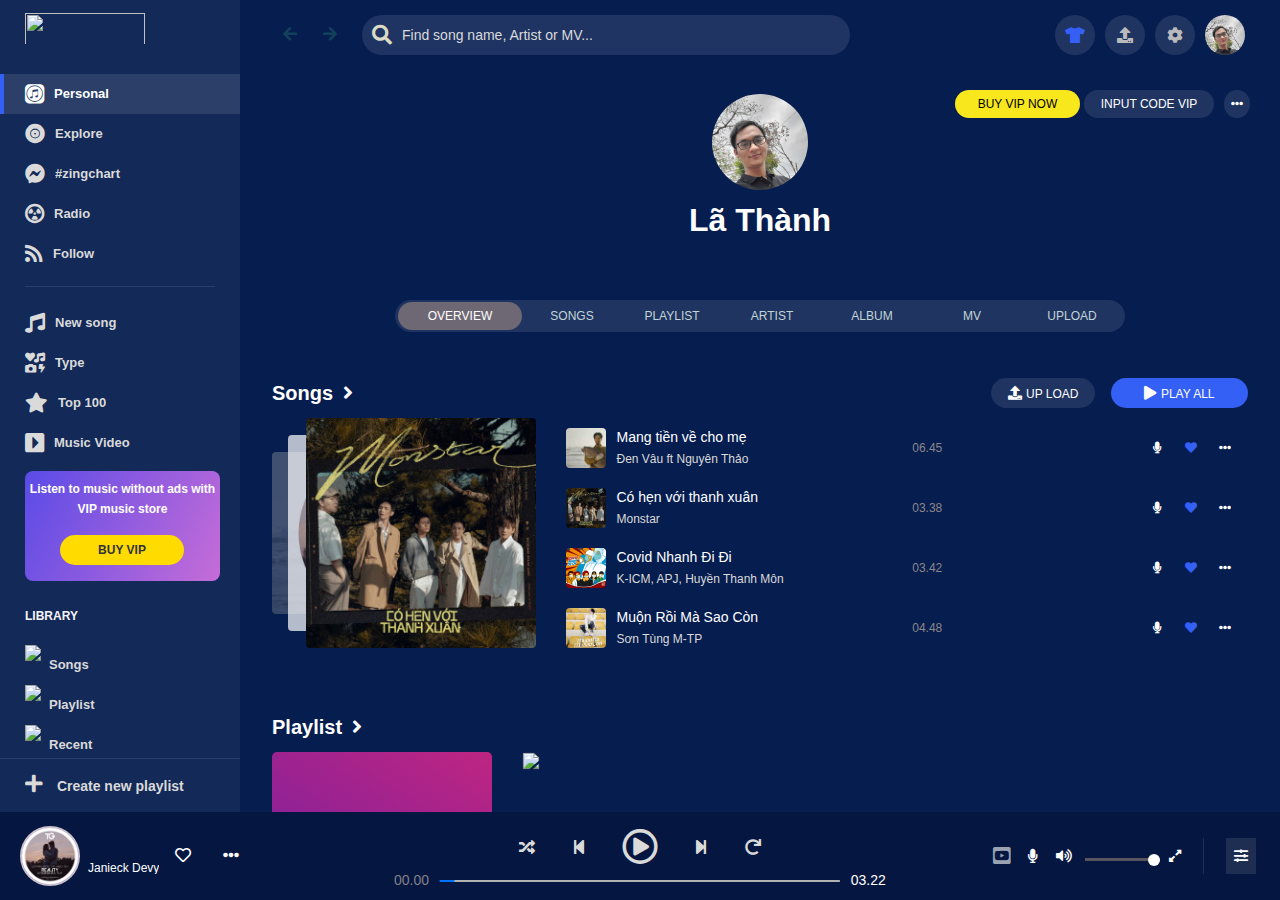
==== commit 87952802: "Update index.html" ====
--- a/index.html
+++ b/index.html
@@ -7222,11 +7222,11 @@
             <div class="listen_mobile--link">
                 <li class="listen_mobile--link_tag active">
                     <i class="fab icon_add_big fa-itunes"></i>
-                    <a class="listen_mobile--link_tag--item">Cá Nhân</a>
+                    <a class="listen_mobile--link_tag--item">Personaln</a>
                 </li>
                 <li class="listen_mobile--link_tag">           
                         <i class="fas fa-record-vinyl"></i>
-                        <a class="listen_mobile--link_tag--item">Khám Phá</a>
+                        <a class="listen_mobile--link_tag--item">Explore</a>
                 </li>
                 <li class="listen_mobile--link_tag">                               
                         <i class="fab fa-facebook-messenger"></i>
@@ -7238,7 +7238,7 @@
                 </li>
                 <li class="listen_mobile--link_tag">                                
                         <i class="fas fa-rss"></i>
-                        <a class="listen_mobile--link_tag--item">Theo dõi</a>
+                        <a class="listen_mobile--link_tag--item">Follow</a>
                 </li>
             </div>
         </div>
